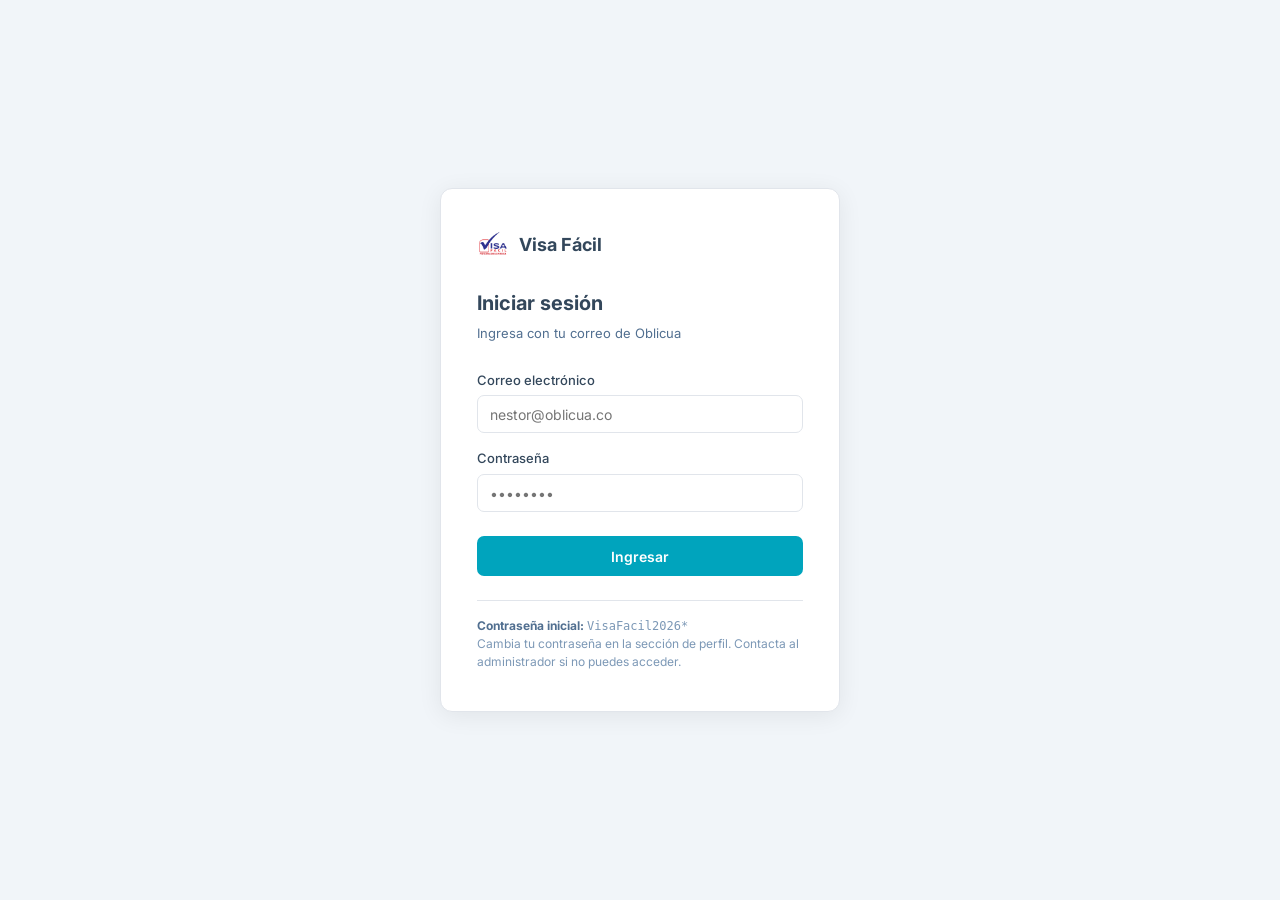
==== caja.html @ e3341ffd "Ajustes de validación y estilos" ====
<!doctype html>
<html lang="es">
  <head>
    <meta charset="UTF-8" />
    <meta http-equiv="X-UA-Compatible" content="IE=edge" />
    <meta name="viewport" content="width=device-width, initial-scale=1.0" />
    <meta
      name="description"
      content="Módulo de Caja - registro de gastos e ingresos de operación diaria"
    />
    <title>Caja | Todos los movimientos</title>

    <link rel="preconnect" href="https://fonts.googleapis.com" />
    <link rel="preconnect" href="https://fonts.gstatic.com" crossorigin />
    <link
      href="https://fonts.googleapis.com/css2?family=Inter:wght@400;500;600;700&display=swap"
      rel="stylesheet"
    />

    <link rel="stylesheet" href="css/variables.css" />
    <link rel="stylesheet" href="css/reset.css" />
    <link rel="stylesheet" href="css/components.css" />
    <link rel="stylesheet" href="css/layout.css" />
    <link rel="stylesheet" href="css/global-toolbar.css" />
    <link rel="stylesheet" href="css/sidebar.css" />
    <link rel="stylesheet" href="css/main-content.css" />
    <link rel="stylesheet" href="css/popovers.css" />
    <link rel="stylesheet" href="css/caja.css" />
    <link rel="stylesheet" href="css/extras.css" />
  </head>

  <body>
    <!-- ============================================
       BARRA SUPERIOR GLOBAL
       ============================================ -->
    <header class="toolbar" role="banner">
      <a
        href="#"
        class="toolbar__logo toolbar__logo--img"
        aria-label="Visa Fácil — Ir al inicio"
      >
        <img
          src="img/visafacil.png"
          alt="Visa Fácil"
          class="toolbar__logo-img"
        />
      </a>

      <div class="toolbar__spacer" aria-hidden="true"></div>

      <button
        class="toolbar__profile"
        aria-label="Ver perfil de usuario"
        data-popover="popover-usuario"
      >
        <span class="toolbar__avatar" aria-hidden="true">
          <svg viewBox="0 0 32 32" width="20" height="20">
            <circle cx="16" cy="16" r="16" fill="#cbd5e0" />
            <circle cx="16" cy="13" r="5" fill="#fff" />
            <path fill="#fff" d="M6 28a10 10 0 0 1 20 0v2H6v-2Z" />
          </svg>
        </span>
        <span class="toolbar__profile-name">…</span>
        <svg viewBox="0 0 8 8" width="8" height="8" aria-hidden="true">
          <path fill="currentColor" d="M.7 1.7h6.6L4 6 .7 1.7Z" />
        </svg>
      </button>
    </header>

    <!-- ============================================
       SIDEBAR
       ============================================ -->
    <aside
      id="sidebar"
      class="sidebar sidebar--colapsado"
      aria-label="Navegación principal"
    >
      <nav class="sidebar__nav">
        <ul class="sidebar__list" role="menu">
          <li class="sidebar__item" role="menuitem">
            <a href="index.html" class="sidebar__btn" title="Cotizaciones">
              <svg
                viewBox="0 0 32 32"
                width="18"
                height="18"
                aria-hidden="true"
              >
                <path
                  fill="currentColor"
                  d="M7 2h18a4 4 0 0 1 4 4v20a4 4 0 0 1-4 4H7a4 4 0 0 1-4-4V6a4 4 0 0 1 4-4Zm2 22h14v2H9v-2Zm0-4h14v2H9v-2Zm7-15a1 1 0 0 0-1 1v1c-1 .2-2 .8-2 2 0 1.3 1 2 2.3 2.4l.7.2v2c-.5-.1-1-.4-1.4-.7a.7.7 0 0 0-1 .8c.4.8 1.4 1.3 2.4 1.4v1a1 1 0 0 0 2 0v-1c1.2-.3 2-1 2-2.3 0-1.5-1.2-2.2-2.6-2.6l-.4-.1V9.7c.4.1.7.3 1 .6a.7.7 0 0 0 1-.8c-.4-.7-1.2-1.1-2-1.3V7a1 1 0 0 0-1-1Z"
                />
              </svg>
              <span class="sidebar__label">Cotizaciones</span>
            </a>
          </li>
          <li class="sidebar__item sidebar__item--activo" role="menuitem">
            <a
              href="caja.html"
              class="sidebar__btn"
              title="Caja"
              aria-current="page"
            >
              <svg
                viewBox="0 0 32 32"
                width="18"
                height="18"
                aria-hidden="true"
              >
                <path
                  fill="currentColor"
                  d="M3 7h26v18H3V7Zm2 2v14h22V9H5Zm11 2a4 4 0 1 1 0 8 4 4 0 0 1 0-8Zm0 2a2 2 0 1 0 0 4 2 2 0 0 0 0-4ZM7 11h2v2H7v-2Zm0 8h2v2H7v-2Zm16-8h2v2h-2v-2Zm0 8h2v2h-2v-2Z"
                />
              </svg>
              <span class="sidebar__label">Caja</span>
            </a>
          </li>
          <li class="sidebar__item" role="menuitem">
            <a href="comisiones.html" class="sidebar__btn" title="Comisiones">
              <svg viewBox="0 0 32 32" width="18" height="18" aria-hidden="true">
                <path fill="currentColor" d="M16 2a14 14 0 1 0 0 28A14 14 0 0 0 16 2Zm0 2a12 12 0 1 1 0 24A12 12 0 0 1 16 4ZM11 9l12 14-1.5 1.3L9.5 10.3 11 9Zm.5 1a2.5 2.5 0 1 1 0 5 2.5 2.5 0 0 1 0-5Zm9 8a2.5 2.5 0 1 1 0 5 2.5 2.5 0 0 1 0-5Z" />
              </svg>
              <span class="sidebar__label">Comisiones</span>
            </a>
          </li>
        </ul>
      </nav>
      <button
        id="btn-toggle-sidebar"
        class="sidebar__toggle"
        aria-label="Expandir o colapsar"
      >
        <svg viewBox="0 0 24 24" width="14" height="14">
          <path
            fill="none"
            stroke="currentColor"
            stroke-width="1.5"
            d="M3 3h18v18H3V3Zm6 4 4 5-4 5"
          />
        </svg>
      </button>
    </aside>

    <!-- ============================================
       CONTENIDO PRINCIPAL
       ============================================ -->
    <main id="contenido-principal" class="contenido" role="main">
      <!-- Dashboard de tarjetas resumen (ahora debajo de la tabla) -->
      <section class="dashboard-caja" aria-label="Resumen de caja">
        <div class="tarjeta-resumen" data-card="gastos-mes">
          <div class="tarjeta-resumen__cabecera">
            <div class="tarjeta-resumen__titulo">Gastos del mes</div>
            <div class="tarjeta-resumen__icono tarjeta-resumen__icono--rojo">
              <svg viewBox="0 0 24 24" width="16" height="16">
                <path fill="currentColor" d="M19 13H5v-2h14v2Z" />
              </svg>
            </div>
          </div>
          <div
            class="tarjeta-resumen__valor tarjeta-resumen__valor--negativo"
            id="card-gastos"
          >
            COP 0
          </div>
          <div class="tarjeta-resumen__detalle">
            <span><span id="card-gastos-count">0</span> movimientos</span>
            <span class="tarjeta-resumen__cambio" id="card-gastos-cambio"
              >↓ 0% vs mes ant.</span
            >
          </div>
        </div>

        <div class="tarjeta-resumen" data-card="ingresos-mes">
          <div class="tarjeta-resumen__cabecera">
            <div class="tarjeta-resumen__titulo">Ingresos del mes</div>
            <div class="tarjeta-resumen__icono tarjeta-resumen__icono--verde">
              <svg viewBox="0 0 24 24" width="16" height="16">
                <path
                  fill="currentColor"
                  d="M13 5v6h6v2h-6v6h-2v-6H5v-2h6V5h2Z"
                />
              </svg>
            </div>
          </div>
          <div
            class="tarjeta-resumen__valor tarjeta-resumen__valor--positivo"
            id="card-ingresos"
          >
            COP 0
          </div>
          <div class="tarjeta-resumen__detalle">
            <span><span id="card-ingresos-count">0</span> movimientos</span>
            <span class="tarjeta-resumen__cambio" id="card-ingresos-cambio"
              >↑ 0% vs mes ant.</span
            >
          </div>
        </div>

        <div class="tarjeta-resumen" data-card="balance">
          <div class="tarjeta-resumen__cabecera">
            <div class="tarjeta-resumen__titulo">Balance</div>
            <div class="tarjeta-resumen__icono tarjeta-resumen__icono--azul">
              <svg viewBox="0 0 24 24" width="16" height="16">
                <path fill="currentColor" d="M3 4h18v6H3V4Zm0 10h18v6H3v-6Z" />
              </svg>
            </div>
          </div>
          <div class="tarjeta-resumen__valor" id="card-balance">COP 0</div>
          <div class="tarjeta-resumen__detalle">
            <span>Ingresos − Gastos</span>
            <span class="tarjeta-resumen__cambio" id="card-balance-cambio"
              >+0%</span
            >
          </div>
        </div>

        <div class="tarjeta-resumen" data-card="pendientes">
          <div class="tarjeta-resumen__cabecera">
            <div class="tarjeta-resumen__titulo">Gastos pendientes</div>
            <div class="tarjeta-resumen__icono tarjeta-resumen__icono--naranja">
              <svg viewBox="0 0 24 24" width="16" height="16">
                <path
                  fill="currentColor"
                  d="M12 2a10 10 0 1 0 0 20 10 10 0 0 0 0-20Zm1 11h-2V6h2v7Zm0 4h-2v-2h2v2Z"
                />
              </svg>
            </div>
          </div>
          <div class="tarjeta-resumen__valor" id="card-pendientes">COP 0</div>
          <div class="tarjeta-resumen__detalle">
            <span><span id="card-pendientes-count">0</span> sin validar</span>
            <span class="tarjeta-resumen__cambio" id="card-pendientes-cambio"
              >Requiere atención</span
            >
          </div>
        </div>
      </section>

      <!-- Cabecera con selector Caja + tabs + acciones -->
      <section class="cabecera">
        <div class="cabecera__selector">
          <button
            class="selector-objeto"
            id="btn-selector-objeto"
            data-popover="popover-objetos"
            aria-haspopup="true"
            aria-expanded="false"
          >
            <svg viewBox="0 0 32 32" width="12" height="12">
              <path
                fill="currentColor"
                d="M3 7h26v18H3V7Zm2 2v14h22V9H5Zm11 1a4 4 0 1 1 0 8 4 4 0 0 1 0-8Zm-9 0h3v3H7v-3Zm18 0h3v3h-3v-3Z"
              />
            </svg>
            <span>Caja</span>
            <svg viewBox="0 0 8 8" width="8" height="8">
              <path fill="currentColor" d="M.7 1.7h6.6L4 6 .7 1.7Z" />
            </svg>
          </button>
        </div>

        <div class="cabecera__sep" aria-hidden="true"></div>

        <!-- Tabs de vistas guardadas con flechas de scroll -->
        <div class="tabs-wrapper">
          <button
            class="tabs__scroll"
            id="btn-tab-scroll-left"
            type="button"
            aria-label="Desplazar tabs a la izquierda"
            hidden
          >
            <svg viewBox="0 0 24 24" width="14" height="14" aria-hidden="true">
              <path fill="currentColor" d="M15 5l2 2-5 5 5 5-2 2-7-7 7-7Z" />
            </svg>
          </button>
          <div class="tabs" id="tabs-vistas" role="tablist"></div>
          <button
            class="tabs__scroll"
            id="btn-tab-scroll-right"
            type="button"
            aria-label="Desplazar tabs a la derecha"
            hidden
          >
            <svg viewBox="0 0 24 24" width="14" height="14" aria-hidden="true">
              <path fill="currentColor" d="M9 5l-2 2 5 5-5 5 2 2 7-7-7-7Z" />
            </svg>
          </button>
        </div>

        <div class="cabecera__sep" aria-hidden="true"></div>

        <button
          class="tab__agregar"
          id="btn-add-tab"
          data-popover="popover-tab-add"
        >
          <svg viewBox="0 0 12 12" width="12" height="12">
            <path fill="currentColor" d="M5 5V0h2v5h5v2H7v5H5V7H0V5h5Z" />
          </svg>
        </button>

        <div class="cabecera__acciones">
          <button
            class="btn btn--icon btn--bordered"
            id="btn-cabecera-menu"
            data-popover="popover-cabecera-menu"
          >
            <svg viewBox="0 0 32 32" width="14" height="14">
              <circle cx="16" cy="6" r="3" fill="currentColor" />
              <circle cx="16" cy="16" r="3" fill="currentColor" />
              <circle cx="16" cy="26" r="3" fill="currentColor" />
            </svg>
          </button>
          <button id="btn-registrar-ingreso" class="btn btn--ghost">
            <svg viewBox="0 0 12 12" width="10" height="10">
              <path
                fill="currentColor"
                d="M5 5V0h2v5h5v2H7v5H5V7H0V5h5Z"
              ></path>
            </svg>
            Registrar ingreso
          </button>
          <button id="btn-registrar-gasto" class="btn btn--primario">
            <svg viewBox="0 0 12 12" width="10" height="10">
              <path fill="currentColor" d="M5 5V0h2v5h5v2H7v5H5V7H0V5h5Z" />
            </svg>
            Registrar gasto
          </button>
        </div>
      </section>

      <!-- Fila flex: tabla + panel lateral lado a lado -->
      <div class="contenido__body">
        <!-- Bloque unificado: toolbar + filtros + tabla + paginación dentro de un solo contenedor con borde -->
        <div class="bloque-tabla">
          <!-- Toolbar de tabla -->
          <section class="toolbar-tabla">
            <div class="toolbar-tabla__grupo">
              <div class="campo-busqueda">
                <svg
                  viewBox="0 0 24 24"
                  width="14"
                  height="14"
                  class="campo-busqueda__icono"
                >
                  <path
                    fill="currentColor"
                    d="M10 2a8 8 0 1 0 5 14.3l5.3 5.3 1.4-1.4-5.3-5.3A8 8 0 0 0 10 2Zm0 2a6 6 0 1 1 0 12 6 6 0 0 1 0-12Z"
                  />
                </svg>
                <input
                  type="search"
                  id="input-buscar-tabla"
                  class="campo-busqueda__input"
                  placeholder="Buscar por concepto, asesor o referencia"
                />
              </div>
              <div class="toolbar-tabla__sep"></div>
              <button
                class="btn btn--ghost"
                id="btn-vista-tabla"
                data-popover="popover-vista-tabla"
                aria-haspopup="true"
                aria-expanded="false"
              >
                <svg viewBox="0 0 32 32" width="14" height="14">
                  <path
                    fill="currentColor"
                    d="M4 4h24v6H4V4Zm0 9h24v6H4v-6Zm0 9h24v6H4v-6Z"
                  />
                </svg>
                <span id="lbl-vista-tabla">Vista de tabla</span>
                <svg viewBox="0 0 8 8" width="8" height="8">
                  <path fill="currentColor" d="M.7 1.7h6.6L4 6 .7 1.7Z" />
                </svg>
              </button>
              <button class="btn btn--icon" id="btn-config-tabla">
                <svg viewBox="0 0 32 32" width="14" height="14">
                  <path
                    fill="currentColor"
                    d="M27.9 13.4h-2.5c-.2-.8-.5-1.5-.8-2.1l1.8-1.8a2.1 2.1 0 0 0 0-3l-.7-.8a2.2 2.2 0 0 0-3 0l-1.8 1.8c-.6-.3-1.3-.6-2-.8V4.1a2.1 2.1 0 0 0-2.2-2.1h-1a2.1 2.1 0 0 0-2.2 2.1v2.6c-.7.2-1.4.4-2 .8L9.7 5.7a2.2 2.2 0 0 0-3 0l-.7.7a2.1 2.1 0 0 0 0 3l1.8 1.8c-.3.6-.6 1.3-.8 2H4.5a2.1 2.1 0 0 0-2.1 2.2v1c0 1.2.9 2.2 2.1 2.2H7c.2.7.5 1.4.8 2L6 20.4a2.1 2.1 0 0 0 0 3l.7.8a2.2 2.2 0 0 0 3 0l1.8-1.8c.6.3 1.3.6 2 .8v2.6c0 1.2.9 2.2 2.1 2.2h1c1.2 0 2.1-1 2.1-2.2v-2.5c.8-.2 1.5-.5 2.1-.8l1.8 1.8a2.2 2.2 0 0 0 3 0l.7-.8a2.1 2.1 0 0 0 0-3l-1.8-1.8c.3-.6.6-1.3.8-2h2.5c1.2 0 2.1-1 2.1-2.1v-1c0-1.2-.9-2.1-2.1-2.1ZM16 20.2a4.2 4.2 0 1 1 0-8.4 4.2 4.2 0 0 1 0 8.4Z"
                  />
                </svg>
              </button>
              <button class="btn btn--ghost" id="btn-editar-columnas">
                Editar columnas
              </button>
              <div class="toolbar-tabla__sep"></div>
              <button
                class="btn btn--ghost btn--activo"
                id="btn-toggle-filtros"
                aria-pressed="true"
              >
                <svg viewBox="0 0 32 32" width="14" height="14">
                  <path
                    fill="currentColor"
                    d="M2 5h28v2H2V5Zm3 7h22v2H5v-2Zm3 7h16v2H8v-2Zm4 7h8v2h-8v-2Z"
                  />
                </svg>
                Filtros
              </button>
              <button
                class="btn btn--ghost"
                id="btn-ordenar"
                data-popover="popover-ordenar"
              >
                <svg viewBox="0 0 32 32" width="14" height="14">
                  <path
                    fill="currentColor"
                    d="M12 24H10V4H8v20H6l3 3 3-3Zm6-17v2h10V7H18Zm0 6v2h8v-2h-8Zm0 6v2h6v-2h-6Z"
                  />
                </svg>
                Ordenar
              </button>
              <div class="toolbar-tabla__sep"></div>
              <button
                class="btn btn--ghost"
                id="btn-exportar-toolbar"
                data-popover="popover-export-opciones"
              >
                Exportar
              </button>
            </div>

            <div class="toolbar-tabla__grupo toolbar-tabla__grupo--final">
              <div class="toolbar-tabla__sep"></div>
              <button
                class="btn btn--icon"
                id="btn-duplicar-vista"
                aria-label="Duplicar vista"
              >
                <svg viewBox="0 0 32 32" width="14" height="14">
                  <path
                    fill="currentColor"
                    d="M8 2h12a3 3 0 0 1 3 3v1H10a3 3 0 0 0-3 3v15H6a3 3 0 0 1-3-3V5a3 3 0 0 1 3-3h2Zm6 6h12a3 3 0 0 1 3 3v15a3 3 0 0 1-3 3H14a3 3 0 0 1-3-3V11a3 3 0 0 1 3-3Z"
                  />
                </svg>
              </button>
              <button
                class="btn btn--ghost"
                id="btn-guardar-vista"
                data-popover="popover-guardar-readonly"
              >
                Guardar
              </button>
            </div>
          </section>

          <!-- Filtros rápidos -->
          <section class="filtros-rapidos" id="filtros-rapidos">
            <button
              class="filtro-pill"
              data-popover="popover-filtro-tipo"
              data-filtro="tipo"
            >
              Tipo
              <svg viewBox="0 0 8 8" width="8" height="8">
                <path fill="currentColor" d="M.7 1.7h6.6L4 6 .7 1.7Z" />
              </svg>
            </button>
            <button
              class="filtro-pill"
              data-popover="popover-filtro-categoria"
              data-filtro="categoria"
            >
              Categoría
              <svg viewBox="0 0 8 8" width="8" height="8">
                <path fill="currentColor" d="M.7 1.7h6.6L4 6 .7 1.7Z" />
              </svg>
            </button>
            <button
              class="filtro-pill"
              data-popover="popover-filtro-fecha"
              data-filtro="fecha"
            >
              Fecha
              <svg viewBox="0 0 8 8" width="8" height="8">
                <path fill="currentColor" d="M.7 1.7h6.6L4 6 .7 1.7Z" />
              </svg>
            </button>
            <button
              class="filtro-pill"
              data-popover="popover-filtro-asesor"
              data-filtro="asesor"
            >
              Responsable
              <svg viewBox="0 0 8 8" width="8" height="8">
                <path fill="currentColor" d="M.7 1.7h6.6L4 6 .7 1.7Z" />
              </svg>
            </button>
            <button
              class="filtro-pill"
              data-popover="popover-filtro-estado"
              data-filtro="estado"
            >
              Estado
              <svg viewBox="0 0 8 8" width="8" height="8">
                <path fill="currentColor" d="M.7 1.7h6.6L4 6 .7 1.7Z" />
              </svg>
            </button>
            <!-- Pills opcionales (ocultas hasta que se agregan con el botón +) -->
            <button
              class="filtro-pill"
              data-popover="popover-filtro-metodo"
              data-filtro="metodoPago"
              style="display: none"
            >
              Método de pago
              <svg viewBox="0 0 8 8" width="8" height="8">
                <path fill="currentColor" d="M.7 1.7h6.6L4 6 .7 1.7Z" />
              </svg>
            </button>
            <button
              class="filtro-pill"
              data-popover="popover-filtro-pdv"
              data-filtro="puntoVenta"
              style="display: none"
            >
              Punto de Venta
              <svg viewBox="0 0 8 8" width="8" height="8">
                <path fill="currentColor" d="M.7 1.7h6.6L4 6 .7 1.7Z" />
              </svg>
            </button>
            <div class="toolbar-tabla__sep"></div>
            <button
              class="filtro-icon"
              id="btn-add-filtro"
              data-popover="popover-filtro-add"
            >
              <svg viewBox="0 0 12 12" width="12" height="12">
                <path fill="currentColor" d="M5 5V0h2v5h5v2H7v5H5V7H0V5h5Z" />
              </svg>
            </button>
            <button class="filtro-icon" id="btn-edit-filtros">
              <svg viewBox="0 0 24 24" width="12" height="12">
                <path
                  fill="currentColor"
                  d="m3 21 1-5 11-11 4 4-11 11-5 1Zm14-14 2-2a2 2 0 0 1 3 3l-2 2-3-3Z"
                />
              </svg>
            </button>
            <button class="filtro-avanzados">
              <svg viewBox="0 0 32 32" width="14" height="14">
                <path
                  fill="currentColor"
                  d="M2 5h28v2H2V5Zm3 7h22v2H5v-2Zm3 7h16v2H8v-2Z"
                /></svg
              >Filtros avanzados
            </button>
          </section>

          <!-- Tabla -->
          <section class="tabla-wrapper">
            <div class="tabla-scroll">
              <table class="tabla-cotizaciones" id="tabla-cotizaciones">
                <thead>
                  <tr>
                    <th
                      data-columna="fecha"
                      data-orden="desc"
                      class="th th--orden"
                    >
                      <span>FECHA</span
                      ><span class="th__icono-orden"
                        ><svg viewBox="0 0 24 24" width="10" height="10">
                          <path
                            fill="none"
                            stroke="currentColor"
                            stroke-width="2"
                            d="M12 4v15M6 14l6 6 6-6"
                          /></svg
                      ></span>
                    </th>
                    <th data-columna="tipo" class="th">TIPO</th>
                    <th data-columna="categoria" class="th">CATEGORÍA</th>
                    <th data-columna="descripcion" class="th">DESCRIPCIÓN</th>
                    <th data-columna="responsable" class="th">RESPONSABLE</th>
                    <th data-columna="valor" class="th th--num">VALOR</th>
                    <th data-columna="estado" class="th">ESTADO</th>
                  </tr>
                </thead>
                <tbody id="tbody-cotizaciones"></tbody>
              </table>
            </div>
          </section>

          <!-- Paginación -->
          <section class="paginacion">
            <button class="pag-btn pag-btn--nav" disabled>
              <svg viewBox="0 0 24 24" width="12" height="12">
                <path
                  fill="currentColor"
                  d="m15 4-8 8 8 8 1.5-1.5L10 12l6.5-6.5L15 4Z"
                />
              </svg>
              Anterior
            </button>
            <div class="pag-numeros" id="pag-numeros">
              <button class="pag-num pag-num--activo">1</button>
              <button class="pag-num">2</button>
              <button class="pag-num">3</button>
            </div>
            <button class="pag-btn pag-btn--nav">
              Siguiente
              <svg viewBox="0 0 24 24" width="12" height="12">
                <path
                  fill="currentColor"
                  d="m9 4 8 8-8 8-1.5-1.5L14 12 7.5 5.5 9 4Z"
                />
              </svg>
            </button>
            <button
              class="pag-tamano"
              id="btn-tamano-pagina"
              data-popover="popover-tamano-pagina"
              aria-haspopup="true"
              aria-expanded="false"
            >
              <span id="lbl-tamano">25 por página</span>
              <svg viewBox="0 0 8 8" width="8" height="8">
                <path fill="currentColor" d="M.7 1.7h6.6L4 6 .7 1.7Z"></path>
              </svg>
            </button>
            <div
              class="popover"
              id="popover-tamano-pagina"
              hidden
              style="width: 180px"
            >
              <div class="popover__lista">
                <button class="popover__item" data-page-size="25">
                  25 por página
                </button>
                <button class="popover__item" data-page-size="50">
                  50 por página
                </button>
                <button class="popover__item" data-page-size="100">
                  100 por página
                </button>
              </div>
            </div>
          </section>
        </div>
        <!-- /.bloque-tabla -->
        <!-- Panel lateral: Detalle de movimiento (hermano flex de .bloque-tabla) -->
        <aside class="panel-detalle" id="panel-detalle-movimiento">
          <div class="panel-detalle__card">
            <!-- Header mínimo: etiqueta + cerrar -->
            <div class="panel-detalle__header">
              <span class="panel-detalle__vp-label">Vista previa</span>
              <button
                class="panel-detalle__cerrar"
                data-cerrar-detalle
                aria-label="Cerrar"
              >
                <svg viewBox="0 0 24 24" width="16" height="16">
                  <path
                    fill="currentColor"
                    d="M3 5l2-2 7 7 7-7 2 2-7 7 7 7-2 2-7-7-7 7-2-2 7-7L3 5Z"
                  />
                </svg>
              </button>
            </div>

            <!-- Cuerpo scrollable -->
            <div class="panel-detalle__body">
              <!-- Bloque highlight: acciones, avatar, título, monto, botones -->
              <div class="panel-detalle__highlight">
                <div class="panel-detalle__highlight-top">
                  <button
                    class="btn btn--link"
                    id="detalle-mov-acciones"
                    data-popover="popover-detalle-mov-acciones"
                  >
                    Acciones
                    <svg viewBox="0 0 8 8" width="8" height="8">
                      <path fill="currentColor" d="M.7 1.7h6.6L4 6 .7 1.7Z" />
                    </svg>
                  </button>
                </div>
                <div class="panel-detalle__avatar" id="detalle-avatar"></div>
                <h3 class="panel-detalle__titulo" id="detalle-titulo">—</h3>
                <div class="panel-detalle__subtitulo" id="detalle-subtitulo">
                  —
                </div>
                <div class="panel-detalle__monto" id="detalle-monto">COP 0</div>
                <div
                  class="panel-detalle__acciones panel-detalle__acciones--cot"
                >
                  <button
                    class="panel-detalle__accion-circ"
                    data-accion-caja="editar"
                    title="Editar"
                  >
                    <span class="panel-detalle__accion-icono">
                      <svg viewBox="0 0 24 24" width="14" height="14">
                        <path
                          fill="currentColor"
                          d="m3 21 1-5 11-11 4 4-11 11-5 1Zm14-14 2-2a2 2 0 0 1 3 3l-2 2-3-3Z"
                        />
                      </svg>
                    </span>
                    <span>Editar</span>
                  </button>
                  <button
                    class="panel-detalle__accion-circ"
                    data-accion-caja="duplicar"
                    title="Duplicar"
                  >
                    <span class="panel-detalle__accion-icono">
                      <svg viewBox="0 0 32 32" width="14" height="14">
                        <path
                          fill="currentColor"
                          d="M8 2h12a3 3 0 0 1 3 3v1H10a3 3 0 0 0-3 3v15H6a3 3 0 0 1-3-3V5a3 3 0 0 1 3-3h2Zm6 6h12a3 3 0 0 1 3 3v15a3 3 0 0 1-3 3H14a3 3 0 0 1-3-3V11a3 3 0 0 1 3-3Z"
                        />
                      </svg>
                    </span>
                    <span>Duplicar</span>
                  </button>
                  <button
                    class="panel-detalle__accion-circ"
                    data-accion-caja="descargar"
                    title="Descargar"
                  >
                    <span class="panel-detalle__accion-icono">
                      <svg viewBox="0 0 24 24" width="14" height="14">
                        <path
                          fill="currentColor"
                          d="M12 3v12m0 0-4-4m4 4 4-4M5 21h14"
                          stroke="currentColor"
                          stroke-width="2"
                          fill="none"
                        />
                      </svg>
                    </span>
                    <span>Descargar</span>
                  </button>
                  <button
                    class="panel-detalle__accion-circ"
                    data-accion-caja="anular"
                    title="Anular"
                    style="color: #dc2626"
                  >
                    <span
                      class="panel-detalle__accion-icono"
                      style="color: #dc2626"
                    >
                      <svg viewBox="0 0 24 24" width="14" height="14">
                        <path fill="currentColor" d="M19 13H5v-2h14v2Z" />
                      </svg>
                    </span>
                    <span>Anular</span>
                  </button>
                  <button
                    class="panel-detalle__accion-circ"
                    data-accion-caja="eliminar"
                    title="Eliminar"
                    style="color: #dc2626"
                  >
                    <span
                      class="panel-detalle__accion-icono"
                      style="color: #dc2626"
                    >
                      <svg viewBox="0 0 24 24" width="14" height="14">
                        <path fill="currentColor" d="M7 21q-.825 0-1.413-.588T5 19V6H4V4h5V3h6v1h5v2h-1v13q0 .825-.587 1.413T17 21H7Zm0-15v13h10V6H7Zm2 11h2V8H9v9Zm4 0h2V8h-2v9Z"/>
                      </svg>
                    </span>
                    <span>Eliminar</span>
                  </button>
                </div>
              </div>

              <!-- Sección: Información general (abierta por defecto) -->
              <div
                class="panel-detalle__seccion panel-detalle__seccion--colapsable"
                data-colapsable
              >
                <div class="panel-detalle__seccion-titulo" data-toggle-seccion>
                  <span>
                    <svg
                      viewBox="0 0 24 24"
                      width="10"
                      height="10"
                      class="chevron-seccion"
                    >
                      <path fill="currentColor" d="m6 9 6 6 6-6H6Z" />
                    </svg>
                    Información general
                  </span>
                </div>
                <div class="panel-detalle__seccion-cuerpo">
                  <div class="panel-detalle__campo-stacked">
                    <span class="panel-detalle__campo-label">Tipo</span>
                    <span class="panel-detalle__campo-valor" id="detalle-tipo"
                      >—</span
                    >
                  </div>
                  <div class="panel-detalle__campo-stacked">
                    <span class="panel-detalle__campo-label">Fecha</span>
                    <span class="panel-detalle__campo-valor" id="detalle-fecha"
                      >—</span
                    >
                  </div>
                  <div class="panel-detalle__campo-stacked">
                    <span class="panel-detalle__campo-label">Responsable</span>
                    <span
                      class="panel-detalle__campo-valor"
                      id="detalle-responsable"
                      >—</span
                    >
                  </div>
                  <div class="panel-detalle__campo-stacked">
                    <span class="panel-detalle__campo-label"
                      >Método de pago</span
                    >
                    <span class="panel-detalle__campo-valor" id="detalle-metodo"
                      >—</span
                    >
                  </div>
                  <div class="panel-detalle__campo-stacked">
                    <span class="panel-detalle__campo-label">Estado</span>
                    <span class="panel-detalle__campo-valor" id="detalle-estado"
                      >—</span
                    >
                  </div>
                </div>
              </div>

              <!-- Sección: Información administrativa (abierta por defecto) -->
              <div
                class="panel-detalle__seccion panel-detalle__seccion--colapsable"
                data-colapsable
              >
                <div class="panel-detalle__seccion-titulo" data-toggle-seccion>
                  <span>
                    <svg
                      viewBox="0 0 24 24"
                      width="10"
                      height="10"
                      class="chevron-seccion"
                    >
                      <path fill="currentColor" d="m6 9 6 6 6-6H6Z" />
                    </svg>
                    Información administrativa
                  </span>
                </div>
                <div class="panel-detalle__seccion-cuerpo">
                  <div class="panel-detalle__campo-stacked">
                    <span class="panel-detalle__campo-label">Categoría</span>
                    <span
                      class="panel-detalle__campo-valor"
                      id="detalle-categoria"
                      >—</span
                    >
                  </div>
                  <div class="panel-detalle__campo-stacked">
                    <span class="panel-detalle__campo-label"
                      >Cliente / Trámite</span
                    >
                    <span
                      class="panel-detalle__campo-valor"
                      id="detalle-cliente"
                      >—</span
                    >
                  </div>
                  <div class="panel-detalle__campo-stacked">
                    <span class="panel-detalle__campo-label"
                      >Observaciones</span
                    >
                    <div
                      class="panel-detalle__observaciones"
                      id="detalle-observaciones"
                    >
                      —
                    </div>
                  </div>
                  <div class="panel-detalle__campo-stacked">
                    <span class="panel-detalle__campo-label">Adjuntos</span>
                    <div class="panel-detalle__adjunto" id="detalle-adjunto">
                      <div class="panel-detalle__adjunto-icono">
                        <svg viewBox="0 0 24 24" width="14" height="14">
                          <path
                            fill="currentColor"
                            d="M14 2H6a2 2 0 0 0-2 2v16a2 2 0 0 0 2 2h12a2 2 0 0 0 2-2V8l-6-6Z"
                          />
                        </svg>
                      </div>
                      <div>
                        <div style="font-size: 11px">Sin adjuntos</div>
                      </div>
                    </div>
                  </div>
                </div>
              </div>

              <!-- Sección: Actividad (abierta por defecto) -->
              <div
                class="panel-detalle__seccion panel-detalle__seccion--colapsable"
                data-colapsable
              >
                <div class="panel-detalle__seccion-titulo" data-toggle-seccion>
                  <span>
                    <svg
                      viewBox="0 0 24 24"
                      width="10"
                      height="10"
                      class="chevron-seccion"
                    >
                      <path fill="currentColor" d="m6 9 6 6 6-6H6Z" />
                    </svg>
                    Actividad
                  </span>
                </div>
                <div class="panel-detalle__seccion-cuerpo">
                  <div class="panel-detalle__actividad">
                    <div class="panel-detalle__actividad-icono">
                      <svg viewBox="0 0 24 24" width="10" height="10">
                        <path
                          fill="currentColor"
                          d="M12 2a10 10 0 1 0 0 20 10 10 0 0 0 0-20Zm1 11h-2V6h2v7Z"
                        />
                      </svg>
                    </div>
                    <div>
                      <div class="panel-detalle__actividad-texto">
                        <strong id="actividad-creador">—</strong> creó este
                        movimiento
                      </div>
                      <div
                        class="panel-detalle__actividad-fecha"
                        id="actividad-creacion"
                      >
                        —
                      </div>
                    </div>
                  </div>
                  <div class="panel-detalle__actividad">
                    <div class="panel-detalle__actividad-icono">
                      <svg viewBox="0 0 24 24" width="10" height="10">
                        <path
                          fill="currentColor"
                          d="m3 21 1-5 11-11 4 4-11 11-5 1Z"
                        />
                      </svg>
                    </div>
                    <div>
                      <div class="panel-detalle__actividad-texto">
                        Última actualización
                      </div>
                      <div
                        class="panel-detalle__actividad-fecha"
                        id="actividad-actualizacion"
                      >
                        —
                      </div>
                    </div>
                  </div>
                </div>
              </div>
            </div>
            <!-- /.panel-detalle__body -->
          </div>
          <!-- /.panel-detalle__card -->
        </aside>

        <!-- Panel de configuración: hermano flex de .bloque-tabla (misma altura) -->
        <aside
          class="panel-detalle"
          id="panel-config-tabla"
          aria-label="Configuración de la tabla"
        >
          <div class="panel-detalle__card">
            <div class="panel-detalle__header">
              <span class="panel-detalle__vp-label"
                >Configuración de la tabla</span
              >
              <button
                class="panel-detalle__cerrar"
                data-cerrar-panel
                aria-label="Cerrar"
              >
                <svg viewBox="0 0 24 24" width="16" height="16">
                  <path
                    fill="currentColor"
                    d="M3 5l2-2 7 7 7-7 2 2-7 7 7 7-2 2-7-7-7 7-2-2 7-7L3 5Z"
                  />
                </svg>
              </button>
            </div>
            <div class="panel-lateral__body">
              <div class="panel-lateral__seccion">
                <div class="panel-lateral__seccion-titulo">
                  Registros por página
                </div>
                <label class="panel-lateral__radio"
                  ><input type="radio" name="tamano-pag" value="25" checked />
                  25 por página</label
                >
                <label class="panel-lateral__radio"
                  ><input type="radio" name="tamano-pag" value="50" /> 50 por
                  página</label
                >
                <label class="panel-lateral__radio"
                  ><input type="radio" name="tamano-pag" value="100" /> 100 por
                  página</label
                >
              </div>
              <div class="panel-lateral__seccion">
                <div class="panel-lateral__seccion-titulo">
                  Altura de fila ⓘ
                </div>
                <label class="panel-lateral__radio"
                  ><input type="radio" name="altura" value="compacto" />
                  Compacto</label
                >
                <label class="panel-lateral__radio"
                  ><input type="radio" name="altura" value="default" checked />
                  Valor predeterminado</label
                >
                <label class="panel-lateral__radio"
                  ><input type="radio" name="altura" value="comodo" />
                  Cómodo</label
                >
              </div>
              <div class="panel-lateral__seccion">
                <div class="panel-lateral__switch-row">
                  <span>Zebra striping ⓘ</span>
                  <div class="switch" id="switch-zebra"></div>
                </div>
              </div>
            </div>
          </div>
        </aside>
      </div>
      <!-- /.contenido__body -->
    </main>

    <!-- ============================================================
       POPOVERS
       ============================================================ -->

    <!-- Popover: Usuario activo -->
    <div class="popover" id="popover-usuario" hidden style="width:260px">
      <div style="padding:var(--esp-4);border-bottom:1px solid var(--color-borde);">
        <div style="font-weight:var(--font-peso-semibold);font-size:var(--font-tam-md);margin-bottom:2px;" id="user-pop-nombre">—</div>
        <div style="font-size:var(--font-tam-sm);color:var(--color-texto-suave);" id="user-pop-email">—</div>
        <div style="font-size:var(--font-tam-xs);color:var(--color-texto-debil);margin-top:4px;" id="user-pop-rol">—</div>
      </div>
      <div class="popover__lista">
        <button class="popover__item" id="btn-perfil">
          <svg viewBox="0 0 24 24" width="14" height="14" style="margin-right:6px;flex-shrink:0"><path fill="currentColor" d="M12 12a5 5 0 1 0 0-10 5 5 0 0 0 0 10Zm0 2c-5.33 0-8 2.67-8 4v1h16v-1c0-1.33-2.67-4-8-4Z"/></svg>
          Mi perfil
        </button>
        <button class="popover__item" id="btn-ir-hubspot">
          <svg viewBox="0 0 24 24" width="14" height="14" style="margin-right:6px;flex-shrink:0"><path fill="currentColor" d="M14 3v2h4.6l-9.3 9.3 1.4 1.4L20 6.4V11h2V3h-8Zm-1 14H5V7h6V5H5a2 2 0 0 0-2 2v10a2 2 0 0 0 2 2h8a2 2 0 0 0 2-2v-4h-2v4Z"/></svg>
          Ir a HubSpot
        </button>
        <button class="popover__item" id="btn-logout" style="color:#dc2626">
          <svg viewBox="0 0 24 24" width="14" height="14" style="margin-right:6px;flex-shrink:0"><path fill="currentColor" d="M5 3h7v2H5v14h7v2H5a2 2 0 0 1-2-2V5a2 2 0 0 1 2-2Zm11 4 1.4 1.4L14.8 11H21v2h-6.2l2.6 2.6L16 17l-5-5 5-5Z"/></svg>
          Cerrar sesión
        </button>
      </div>
    </div>

    <!-- Selector de objeto (solo Cotizaciones y Caja) -->
    <div class="popover" id="popover-objetos" hidden style="width: 240px">
      <div class="popover__lista">
        <div class="popover__grupo-titulo">Módulos disponibles</div>
        <a href="index.html" class="popover__item" style="text-decoration: none"
          ><span class="tipo-icono"
            ><svg viewBox="0 0 24 24" width="14" height="14">
              <path
                fill="currentColor"
                d="M5 2h14v20H5V2Zm2 5h10V5H7v2Zm0 4h10V9H7v2Zm0 4h7v-2H7v2Z"
              /></svg></span
          >Cotizaciones</a
        >
        <button class="popover__item popover__item--activo">
          <span class="tipo-icono"
            ><svg viewBox="0 0 24 24" width="14" height="14">
              <path
                fill="currentColor"
                d="M3 7h18v12H3V7Zm2 2v8h14V9H5Zm7 1a3 3 0 1 1 0 6 3 3 0 0 1 0-6Zm-5 0h2v2H7v-2Zm10 0h2v2h-2v-2Z"
              /></svg></span
          >Caja
        </button>
        <a href="comisiones.html" class="popover__item" style="text-decoration:none">
          <span class="tipo-icono"><svg viewBox="0 0 24 24" width="14" height="14"><path fill="currentColor" d="M12 2a10 10 0 1 0 0 20A10 10 0 0 0 12 2Zm0 2a8 8 0 1 1 0 16A8 8 0 0 1 12 4ZM8 9l8 10-1.5 1.2L6.5 10.2 8 9Z"/></svg></span>
          Comisiones
        </a>
      </div>
    </div>

    <!-- Popover: tipo de vista (Tabla / Tablero / Lista) -->
    <div class="popover" id="popover-vista-tabla" hidden style="width: 220px">
      <div class="popover__lista">
        <div class="popover__grupo-titulo">Tipo de vista</div>
        <button
          class="popover__item popover__item--seleccionado"
          data-vista-tipo="tabla"
        >
          <span class="tipo-icono"
            ><svg viewBox="0 0 24 24" width="14" height="14">
              <path
                fill="currentColor"
                d="M3 5h18v3H3V5Zm0 5h18v3H3v-3Zm0 5h18v3H3v-3Z"
              /></svg
          ></span>
          Vista de tabla
        </button>
      </div>
    </div>

    <!-- Popover: Guardar (vista de solo lectura) -->
    <div
      class="popover popover--info"
      id="popover-guardar-readonly"
      hidden
      style="width: 280px"
    >
      <div class="popover__cabecera-info">
        <div class="popover__titulo-info">Vista de solo lectura</div>
      </div>
      <div class="popover__nota popover__nota--info">
        Esta vista es de solo lectura y fue creada por HubSpot u otra persona.
        Clona esta vista para guardar los cambios que hayas hecho en los
        filtros, los órdenes o las columnas.
      </div>
    </div>

    <!-- Tab menú -->
    <div class="popover" id="popover-tab-menu" hidden style="width: 240px">
      <div class="popover__lista">
        <button class="popover__item" type="button" data-accion="tab-rename">
          Cambiar nombre
        </button>
        <button class="popover__item" type="button" data-accion="tab-clonar">
          Clonar
        </button>
        <button
          class="popover__item popover__item--deshabilitado"
          type="button"
        >
          Gestionar lo que se comparte
        </button>
        <button class="popover__item" type="button" data-accion="tab-eliminar">
          Eliminar
        </button>
      </div>
    </div>

    <!-- Tab + -->
    <div class="popover" id="popover-tab-add" hidden style="width: 200px">
      <div class="popover__lista">
        <button class="popover__item" data-accion="crear-vista">
          Crear nueva vista
        </button>
        <button class="popover__item" data-accion="agregar-vista">
          Agregar vista (3/50)
        </button>
      </div>
    </div>

    <!-- Cabecera menú -->
    <div class="popover" id="popover-cabecera-menu" hidden style="width: 280px">
      <div class="popover__lista">
        <button class="popover__item" data-accion="cab-informes">
          Ir a informes de caja
          <span class="popover__item-icono-ext"
            ><svg viewBox="0 0 24 24" width="12" height="12">
              <path
                fill="currentColor"
                d="M14 3v2h4.6l-9.3 9.3 1.4 1.4L20 6.4V11h2V3h-8Z"
              /></svg
          ></span>
        </button>
        <button class="popover__item" data-accion="cab-config-comisiones">
          Configurar comisiones
        </button>
        <button class="popover__item" data-accion="cab-reporte-comisiones">
          Reporte de comisiones
        </button>
        <button class="popover__item popover__item--deshabilitado">
          Configurar categorías
        </button>
        <button class="popover__item popover__item--deshabilitado">
          Restaurar movimientos
        </button>
        <button class="popover__item" data-accion="cab-cierre">
          Cierre diario de caja
        </button>
      </div>
    </div>

    <!-- Ordenar -->
    <div class="popover popover-ordenar" id="popover-ordenar" hidden>
      <div class="popover-ordenar__titulo">Ordenar por</div>
      <div class="popover-ordenar__fila">
        <select class="popover-ordenar__select" id="select-orden">
          <option value="fecha">Fecha</option>
          <option value="valor">Valor</option>
          <option value="tipo">Tipo</option>
          <option value="categoria">Categoría</option>
          <option value="responsable">Responsable</option>
        </select>
        <div class="popover-ordenar__dir">
          <button data-dir="desc" class="activo">Z → A</button>
          <button data-dir="asc">A → Z</button>
        </div>
      </div>
    </div>

    <!-- Filtro: Tipo -->
    <div class="popover" id="popover-filtro-tipo" hidden style="width: 220px">
      <div class="popover__lista">
        <label class="check-lista__item"
          ><input type="checkbox" data-filtro-val="ingreso" /> Ingreso</label
        >
        <label class="check-lista__item"
          ><input type="checkbox" data-filtro-val="gasto" /> Gasto</label
        >
      </div>
    </div>

    <!-- Filtro: Categoría -->
    <div
      class="popover"
      id="popover-filtro-categoria"
      hidden
      style="width: 240px"
    >
      <div class="popover__buscar">
        <input
          type="search"
          class="popover__buscar-input"
          placeholder="Buscar categoría"
        />
        <svg
          class="popover__buscar-icono"
          viewBox="0 0 24 24"
          width="14"
          height="14"
        >
          <path
            fill="currentColor"
            d="M10 2a8 8 0 1 0 5 14.3l5.3 5.3 1.4-1.4-5.3-5.3A8 8 0 0 0 10 2Z"
          />
        </svg>
      </div>
      <div class="popover__lista" id="lista-categorias"></div>
    </div>

    <!-- Filtro: Fecha (presets + rango personalizado) -->
    <div
      class="popover popover--fecha"
      id="popover-filtro-fecha"
      hidden
      style="width: 280px"
    >
      <div class="popover__grupo-titulo">Rangos predefinidos</div>
      <div class="popover__lista">
        <button class="popover__item" data-filtro-val="hoy">Hoy</button>
        <button class="popover__item" data-filtro-val="ayer">Ayer</button>
        <button class="popover__item" data-filtro-val="semana">
          Últimos 7 días
        </button>
        <button class="popover__item" data-filtro-val="mes">Este mes</button>
        <button class="popover__item" data-filtro-val="mes_pasado">
          Mes pasado
        </button>
        <button class="popover__item" data-filtro-val="trimestre">
          Último trimestre
        </button>
        <button class="popover__item" data-filtro-val="anio">Este año</button>
      </div>
      <div class="popover__seccion-fecha">
        <div class="popover__grupo-titulo">Rango personalizado</div>
        <div class="popover__rango-fila">
          <input
            type="date"
            id="filtro-fecha-desde"
            class="form-input form-input--sm"
            aria-label="Desde"
          />
          <span class="popover__rango-sep">→</span>
          <input
            type="date"
            id="filtro-fecha-hasta"
            class="form-input form-input--sm"
            aria-label="Hasta"
          />
        </div>
        <div class="popover__rango-acciones">
          <button class="btn btn--ghost btn--sm" data-fecha-accion="limpiar">
            Limpiar
          </button>
          <button class="btn btn--naranja btn--sm" data-fecha-accion="aplicar">
            Aplicar
          </button>
        </div>
      </div>
    </div>

    <!-- Filtro: Asesor / Responsable -->
    <div class="popover" id="popover-filtro-asesor" hidden style="width: 260px">
      <div class="popover__buscar">
        <input
          type="search"
          class="popover__buscar-input"
          placeholder="Buscar responsable"
        />
        <svg
          class="popover__buscar-icono"
          viewBox="0 0 24 24"
          width="14"
          height="14"
        >
          <path
            fill="currentColor"
            d="M10 2a8 8 0 1 0 5 14.3l5.3 5.3 1.4-1.4-5.3-5.3A8 8 0 0 0 10 2Z"
          />
        </svg>
      </div>
      <div class="popover__lista" id="lista-asesores"></div>
    </div>

    <!-- Filtro: Estado -->
    <div class="popover" id="popover-filtro-estado" hidden style="width: 220px">
      <div class="popover__lista">
        <label class="check-lista__item"
          ><input type="checkbox" data-filtro-val="pagado" /> Pagado</label
        >
        <label class="check-lista__item"
          ><input type="checkbox" data-filtro-val="anulado" /> Anulado</label
        >
      </div>
    </div>

    <!-- + agregar filtro -->
    <div class="popover" id="popover-filtro-add" hidden style="width: 280px">
      <div class="popover__buscar">
        <input
          type="search"
          class="popover__buscar-input"
          id="filtro-add-buscar"
          placeholder="Buscar"
          autocomplete="off"
        />
        <svg
          class="popover__buscar-icono"
          viewBox="0 0 24 24"
          width="14"
          height="14"
        >
          <path
            fill="currentColor"
            d="M10 2a8 8 0 1 0 5 14.3l5.3 5.3 1.4-1.4-5.3-5.3A8 8 0 0 0 10 2Zm0 2a6 6 0 1 1 0 12 6 6 0 0 1 0-12Z"
          />
        </svg>
      </div>
      <div class="popover__lista" id="filtro-add-lista">
        <div class="popover__grupo-titulo">Filtros de movimientos</div>
        <button class="popover__item" data-pill-id="metodoPago">
          <span class="tipo-icono">💳</span>Método de pago
        </button>
        <button class="popover__item" data-pill-id="puntoVenta">
          <span class="tipo-icono">📍</span>Punto de Venta
        </button>
      </div>
    </div>

    <!-- Filtro: Método de pago (opcional) -->
    <div class="popover" id="popover-filtro-metodo" hidden style="width: 220px">
      <div class="popover__lista">
        <label class="check-lista__item"
          ><input type="checkbox" data-filtro-val="efectivo" /> Efectivo</label
        >
        <label class="check-lista__item"
          ><input type="checkbox" data-filtro-val="transferencia" />
          Transferencia</label
        >
        <label class="check-lista__item"
          ><input type="checkbox" data-filtro-val="tarjeta" /> Tarjeta</label
        >
        <label class="check-lista__item"
          ><input type="checkbox" data-filtro-val="cheque" /> Cheque</label
        >
      </div>
    </div>

    <!-- Filtro: Punto de Venta (opcional) -->
    <div class="popover" id="popover-filtro-pdv" hidden style="width: 260px">
      <div class="popover__buscar">
        <input
          type="search"
          class="popover__buscar-input"
          id="filtro-pdv-buscar"
          placeholder="Buscar punto de venta"
          autocomplete="off"
        />
        <svg class="popover__buscar-icono" viewBox="0 0 24 24" width="14" height="14">
          <path fill="currentColor" d="M10 2a8 8 0 1 0 5 14.3l5.3 5.3 1.4-1.4-5.3-5.3A8 8 0 0 0 10 2Zm0 2a6 6 0 1 1 0 12 6 6 0 0 1 0-12Z"/>
        </svg>
      </div>
      <div class="popover__lista" id="lista-puntos-venta"></div>
    </div>

    <!-- Opciones de exportación -->
    <div
      class="popover"
      id="popover-export-opciones"
      hidden
      style="width: 320px"
    >
      <div class="popover__grupo-titulo">Exportar a Excel (CSV)</div>
      <div class="popover__nota">
        Se generará un archivo .csv compatible con Excel. Las columnas siguen el
        orden visible en la tabla.
      </div>
      <div class="popover__lista">
        <button
          class="popover__item popover__item--rico"
          data-export-alcance="visibles"
        >
          <div class="popover__item-icono">
            <svg viewBox="0 0 24 24" width="14" height="14">
              <path
                fill="currentColor"
                d="M3 5h18v2H3V5Zm0 6h18v2H3v-2Zm0 6h12v2H3v-2Z"
              />
            </svg>
          </div>
          <div class="popover__item-cuerpo">
            <div class="popover__item-titulo">
              Movimientos visibles (con filtros)
            </div>
            <div class="popover__item-sub" id="export-cnt-visibles">
              — filas
            </div>
          </div>
        </button>
        <button
          class="popover__item popover__item--rico"
          data-export-alcance="todos"
        >
          <div class="popover__item-icono">
            <svg viewBox="0 0 24 24" width="14" height="14">
              <path
                fill="currentColor"
                d="M4 4h16v4H4V4Zm0 6h16v4H4v-4Zm0 6h16v4H4v-4Z"
              />
            </svg>
          </div>
          <div class="popover__item-cuerpo">
            <div class="popover__item-titulo">Todos los movimientos</div>
            <div class="popover__item-sub" id="export-cnt-todos">— filas</div>
          </div>
        </button>
      </div>
    </div>

    <!-- ============================================================
       MODALES
       ============================================================ -->

    <!-- Modal: Registrar gasto -->
    <div class="modal-overlay" id="modal-registrar-gasto" hidden>
      <div class="modal">
        <div class="modal__header">
          <div class="modal__titulo">Registrar gasto</div>
          <button class="modal__cerrar" data-cerrar-modal>
            <svg viewBox="0 0 24 24" width="16" height="16">
              <path
                fill="currentColor"
                d="M3 5l2-2 7 7 7-7 2 2-7 7 7 7-2 2-7-7-7 7-2-2 7-7L3 5Z"
              />
            </svg>
          </button>
        </div>
        <div class="modal__body">
          <form id="form-gasto">
            <input type="hidden" id="form-tipo-mov" value="gasto" />
            <div class="form-grupo form-grupo--fila">
              <div>
                <label class="form-label form-label--req" for="g-categoria"
                  >Categoría</label
                >
                <select id="g-categoria" class="form-select">
                  <option value="otros">Cargando…</option>
                </select>
              </div>
              <div>
                <label class="form-label form-label--req" for="g-valor"
                  >Valor</label
                >
                <input
                  type="number"
                  id="g-valor"
                  class="form-input"
                  placeholder="0"
                  min="0"
                  step="100"
                />
              </div>
            </div>
            <!-- Campo visible solo cuando tipo=gasto y categoría="Comisiones" -->
            <div class="form-grupo" id="g-producto-comision-wrap" hidden>
              <label
                class="form-label"
                for="g-producto-comision"
                >Producto vendido <span style="color:var(--color-texto-suave);font-weight:400;">(opcional)</span></label
              >
              <input
                type="text"
                id="g-producto-comision"
                class="form-input"
                placeholder="Busca el producto para calcular comisión…"
                data-autocomplete-prod
                autocomplete="off"
              />
              <span class="form-help"
                >Al seleccionar un producto, el valor de la comisión se calcula automáticamente según la configuración. Puedes dejarlo vacío e ingresar el valor manualmente.</span
              >
            </div>

            <div class="form-grupo form-grupo--fila">
              <div>
                <label class="form-label" for="g-moneda">Moneda</label>
                <select id="g-moneda" class="form-select">
                  <option value="COP">COP</option>
                  <option value="USD">USD</option>
                </select>
              </div>
              <div>
                <label class="form-label form-label--req" for="g-fecha"
                  >Fecha</label
                >
                <input type="date" id="g-fecha" class="form-input" />
              </div>
            </div>
            <div class="form-grupo form-grupo--fila">
              <div>
                <label class="form-label" for="g-responsable"
                  >Responsable</label
                >
                <select id="g-responsable" class="form-select">
                  <option value="">Cargando…</option>
                </select>
              </div>
              <div>
                <label class="form-label" for="g-metodo">Método de pago</label>
                <select id="g-metodo" class="form-select">
                  <option value="efectivo">Efectivo</option>
                  <option value="transferencia">Transferencia</option>
                  <option value="tarjeta">Tarjeta</option>
                  <option value="cheque">Cheque</option>
                </select>
              </div>
            </div>
            <div class="form-grupo">
              <label class="form-label form-label--req" for="g-descripcion"
                >Descripción</label
              >
              <input
                type="text"
                id="g-descripcion"
                class="form-input"
                placeholder="Ej: Jugo para reunión con cliente Acme"
              />
            </div>
            <div class="form-grupo form-grupo--fila">
              <div>
                <label class="form-label" for="g-estado">Estado</label>
                <select id="g-estado" class="form-select">
                  <option value="pagado">Pagado</option>
                  <option value="pendiente">Pendiente</option>
                  <option value="anulado">Anulado</option>
                </select>
              </div>
              <div>
                <label class="form-label" for="g-cliente"
                  >Cliente / Trámite (opcional)</label
                >
                <div id="caja-contacto-gasto-wrap" style="position:relative;">
                  <input
                    type="text"
                    id="g-cliente"
                    class="form-input"
                    placeholder="Busca un contacto…"
                    autocomplete="off"
                    aria-autocomplete="list"
                    aria-expanded="false"
                  />
                  <ul id="caja-gasto-contacto-sugerencias" class="contacto-sugerencias" hidden role="listbox"></ul>
                </div>
              </div>
            </div>
            <div class="form-grupo">
              <label class="form-label" for="g-punto-venta">Punto de Venta</label>
              <select id="g-punto-venta" class="form-select">
                <option value="">— Sin especificar —</option>
              </select>
            </div>
            <div class="form-grupo">
              <label class="form-label" for="g-soporte">Adjuntar soporte</label>
              <input
                type="file"
                id="g-soporte"
                class="form-input"
                style="padding: 6px"
              />
              <span class="form-help"
                >Sube factura, recibo o comprobante (PDF, JPG, PNG)</span
              >
            </div>
            <div class="form-grupo">
              <label class="form-label" for="g-observaciones"
                >Observaciones</label
              >
              <textarea
                id="g-observaciones"
                class="form-textarea"
                placeholder="Notas adicionales del movimiento..."
              ></textarea>
            </div>
          </form>
        </div>
        <div class="modal__footer">
          <button class="btn btn--naranja" id="guardar-movimiento">
            Guardar
          </button>
          <button class="btn btn--ghost" data-cerrar-modal>Cancelar</button>
        </div>
      </div>
    </div>

    <!-- Modal: Editar movimiento -->
    <div class="modal-overlay" id="modal-editar-movimiento" hidden>
      <div class="modal">
        <div class="modal__header">
          <div class="modal__titulo" id="editar-mov-titulo">
            Editar movimiento
          </div>
          <button class="modal__cerrar" data-cerrar-modal>
            <svg viewBox="0 0 24 24" width="16" height="16">
              <path
                fill="currentColor"
                d="M3 5l2-2 7 7 7-7 2 2-7 7 7 7-2 2-7-7-7 7-2-2 7-7L3 5Z"
              />
            </svg>
          </button>
        </div>
        <div class="modal__body">
          <form id="form-editar-movimiento">
            <input type="hidden" id="editar-mov-id" />
            <input type="hidden" id="editar-mov-tipo" />
            <div class="form-grupo form-grupo--fila">
              <div>
                <label class="form-label form-label--req" for="editar-categoria"
                  >Categoría</label
                >
                <select id="editar-categoria" class="form-select">
                  <option value="otros">Cargando…</option>
                </select>
              </div>
              <div>
                <label class="form-label form-label--req" for="editar-valor"
                  >Valor</label
                >
                <input
                  type="number"
                  id="editar-valor"
                  class="form-input"
                  placeholder="0"
                  min="0"
                  step="100"
                />
              </div>
            </div>
            <div class="form-grupo form-grupo--fila">
              <div>
                <label class="form-label" for="editar-moneda">Moneda</label>
                <select id="editar-moneda" class="form-select">
                  <option value="COP">COP</option>
                  <option value="USD">USD</option>
                </select>
              </div>
              <div>
                <label class="form-label form-label--req" for="editar-fecha"
                  >Fecha</label
                >
                <input type="date" id="editar-fecha" class="form-input" />
              </div>
            </div>
            <div class="form-grupo form-grupo--fila">
              <div>
                <label class="form-label" for="editar-responsable"
                  >Responsable</label
                >
                <select id="editar-responsable" class="form-select">
                  <option value="">Cargando…</option>
                </select>
              </div>
              <div>
                <label class="form-label" for="editar-metodo"
                  >Método de pago</label
                >
                <select id="editar-metodo" class="form-select">
                  <option value="efectivo">Efectivo</option>
                  <option value="transferencia">Transferencia</option>
                  <option value="tarjeta">Tarjeta</option>
                  <option value="cheque">Cheque</option>
                </select>
              </div>
            </div>
            <div class="form-grupo">
              <label class="form-label form-label--req" for="editar-descripcion"
                >Descripción</label
              >
              <input
                type="text"
                id="editar-descripcion"
                class="form-input"
                placeholder="Descripción del movimiento"
              />
            </div>
            <div class="form-grupo form-grupo--fila">
              <div>
                <label class="form-label" for="editar-estado">Estado</label>
                <select id="editar-estado" class="form-select">
                  <option value="pagado">Pagado</option>
                  <option value="pendiente">Pendiente</option>
                  <option value="anulado">Anulado</option>
                </select>
              </div>
              <div>
                <label class="form-label" for="editar-cliente"
                  >Cliente / Trámite</label
                >
                <div id="caja-contacto-editar-wrap" style="position:relative;">
                  <input
                    type="text"
                    id="editar-cliente"
                    class="form-input"
                    placeholder="Busca un contacto…"
                    autocomplete="off"
                    aria-autocomplete="list"
                    aria-expanded="false"
                  />
                  <ul id="caja-editar-contacto-sugerencias" class="contacto-sugerencias" hidden role="listbox"></ul>
                </div>
              </div>
            </div>
            <div class="form-grupo">
              <label class="form-label" for="editar-punto-venta">Punto de Venta</label>
              <select id="editar-punto-venta" class="form-select">
                <option value="">— Sin especificar —</option>
              </select>
            </div>
            <div class="form-grupo">
              <label class="form-label" for="editar-observaciones"
                >Observaciones</label
              >
              <textarea
                id="editar-observaciones"
                class="form-textarea"
                placeholder="Notas adicionales del movimiento..."
              ></textarea>
            </div>
          </form>
        </div>
        <div class="modal__footer">
          <button class="btn btn--naranja" id="guardar-editar-movimiento">
            Guardar cambios
          </button>
          <button class="btn btn--ghost" data-cerrar-modal>Cancelar</button>
        </div>
      </div>
    </div>

    <!-- Modal: Agregar vista -->
    <div class="modal-overlay" id="modal-agregar-vista" hidden>
      <div class="modal modal--ancho">
        <div class="modal__header">
          <div class="modal__titulo">Vistas</div>
          <button class="modal__cerrar" data-cerrar-modal>
            <svg viewBox="0 0 24 24" width="16" height="16">
              <path
                fill="currentColor"
                d="M3 5l2-2 7 7 7-7 2 2-7 7 7 7-2 2-7-7-7 7-2-2 7-7L3 5Z"
              />
            </svg>
          </button>
        </div>
        <div class="modal__body modal__body--sin-padding">
          <div class="modal-vistas">
            <!-- Columna izquierda: búsqueda + lista -->
            <div class="modal-vistas__col modal-vistas__col--lista">
              <div class="modal-vistas__head">
                <div class="modal-vistas__buscar-wrap">
                  <svg
                    class="modal-vistas__buscar-ico"
                    viewBox="0 0 24 24"
                    width="14"
                    height="14"
                  >
                    <path
                      fill="currentColor"
                      d="M10 2a8 8 0 1 0 5 14.3l5.3 5.3 1.4-1.4-5.3-5.3A8 8 0 0 0 10 2Zm0 2a6 6 0 1 1 0 12 6 6 0 0 1 0-12Z"
                    />
                  </svg>
                  <input
                    type="search"
                    id="modal-vistas-buscar"
                    class="modal-vistas__buscar-input"
                    placeholder="Buscar vista..."
                  />
                </div>
                <select
                  id="modal-vistas-categoria"
                  class="form-select form-select--sm"
                  style="width: 100px; flex-shrink: 0"
                >
                  <option value="">Todas</option>
                  <option value="sistema">Sistema</option>
                  <option value="admin">Compartidas</option>
                </select>
              </div>
              <div class="modal-vistas__lista" id="modal-vistas-lista">
                <div class="modal-vistas__grupo" data-grupo="sistema">
                  Proporcionado por el sistema
                </div>
                <div
                  class="modal-vistas__item"
                  data-vista="todos"
                  data-categoria="sistema"
                >
                  <svg
                    class="modal-vistas__item-icono"
                    viewBox="0 0 24 24"
                    width="14"
                    height="14"
                  >
                    <path
                      fill="currentColor"
                      d="M3 3h18v18H3V3Zm2 2v14h14V5H5Z"
                    />
                  </svg>
                  <span class="modal-vistas__item-nombre"
                    >Todos los movimientos</span
                  >
                  <svg
                    class="modal-vistas__item-check"
                    viewBox="0 0 24 24"
                    width="13"
                    height="13"
                  >
                    <path
                      fill="currentColor"
                      d="M9 16.2 4.8 12l-1.4 1.4L9 19 21 7l-1.4-1.4L9 16.2Z"
                    />
                  </svg>
                </div>
                <div
                  class="modal-vistas__item"
                  data-vista="solo_ingresos"
                  data-categoria="sistema"
                >
                  <svg
                    class="modal-vistas__item-icono"
                    viewBox="0 0 24 24"
                    width="14"
                    height="14"
                  >
                    <path
                      fill="currentColor"
                      d="M3 3h18v18H3V3Zm2 2v14h14V5H5Z"
                    />
                  </svg>
                  <span class="modal-vistas__item-nombre">Solo ingresos</span>
                  <svg
                    class="modal-vistas__item-check"
                    viewBox="0 0 24 24"
                    width="13"
                    height="13"
                  >
                    <path
                      fill="currentColor"
                      d="M9 16.2 4.8 12l-1.4 1.4L9 19 21 7l-1.4-1.4L9 16.2Z"
                    />
                  </svg>
                </div>
                <div
                  class="modal-vistas__item"
                  data-vista="solo_gastos"
                  data-categoria="sistema"
                >
                  <svg
                    class="modal-vistas__item-icono"
                    viewBox="0 0 24 24"
                    width="14"
                    height="14"
                  >
                    <path
                      fill="currentColor"
                      d="M3 3h18v18H3V3Zm2 2v14h14V5H5Z"
                    />
                  </svg>
                  <span class="modal-vistas__item-nombre">Solo gastos</span>
                  <svg
                    class="modal-vistas__item-check"
                    viewBox="0 0 24 24"
                    width="13"
                    height="13"
                  >
                    <path
                      fill="currentColor"
                      d="M9 16.2 4.8 12l-1.4 1.4L9 19 21 7l-1.4-1.4L9 16.2Z"
                    />
                  </svg>
                </div>
                <div
                  class="modal-vistas__item"
                  data-vista="gastos_mes"
                  data-categoria="sistema"
                >
                  <svg
                    class="modal-vistas__item-icono"
                    viewBox="0 0 24 24"
                    width="14"
                    height="14"
                  >
                    <path
                      fill="currentColor"
                      d="M3 3h18v18H3V3Zm2 2v14h14V5H5Z"
                    />
                  </svg>
                  <span class="modal-vistas__item-nombre">Gastos del mes</span>
                  <svg
                    class="modal-vistas__item-check"
                    viewBox="0 0 24 24"
                    width="13"
                    height="13"
                  >
                    <path
                      fill="currentColor"
                      d="M9 16.2 4.8 12l-1.4 1.4L9 19 21 7l-1.4-1.4L9 16.2Z"
                    />
                  </svg>
                </div>
                <div
                  class="modal-vistas__item"
                  data-vista="ingresos_mes"
                  data-categoria="sistema"
                >
                  <svg
                    class="modal-vistas__item-icono"
                    viewBox="0 0 24 24"
                    width="14"
                    height="14"
                  >
                    <path
                      fill="currentColor"
                      d="M3 3h18v18H3V3Zm2 2v14h14V5H5Z"
                    />
                  </svg>
                  <span class="modal-vistas__item-nombre"
                    >Ingresos del mes</span
                  >
                  <svg
                    class="modal-vistas__item-check"
                    viewBox="0 0 24 24"
                    width="13"
                    height="13"
                  >
                    <path
                      fill="currentColor"
                      d="M9 16.2 4.8 12l-1.4 1.4L9 19 21 7l-1.4-1.4L9 16.2Z"
                    />
                  </svg>
                </div>
                <div
                  class="modal-vistas__item"
                  data-vista="pendientes"
                  data-categoria="sistema"
                >
                  <svg
                    class="modal-vistas__item-icono"
                    viewBox="0 0 24 24"
                    width="14"
                    height="14"
                  >
                    <path
                      fill="currentColor"
                      d="M3 3h18v18H3V3Zm2 2v14h14V5H5Z"
                    />
                  </svg>
                  <span class="modal-vistas__item-nombre">Pendientes</span>
                  <svg
                    class="modal-vistas__item-check"
                    viewBox="0 0 24 24"
                    width="13"
                    height="13"
                  >
                    <path
                      fill="currentColor"
                      d="M9 16.2 4.8 12l-1.4 1.4L9 19 21 7l-1.4-1.4L9 16.2Z"
                    />
                  </svg>
                </div>
                <div
                  class="modal-vistas__item"
                  data-vista="sin_conciliar"
                  data-categoria="sistema"
                >
                  <svg
                    class="modal-vistas__item-icono"
                    viewBox="0 0 24 24"
                    width="14"
                    height="14"
                  >
                    <path
                      fill="currentColor"
                      d="M3 3h18v18H3V3Zm2 2v14h14V5H5Z"
                    />
                  </svg>
                  <span class="modal-vistas__item-nombre">Sin conciliar</span>
                  <svg
                    class="modal-vistas__item-check"
                    viewBox="0 0 24 24"
                    width="13"
                    height="13"
                  >
                    <path
                      fill="currentColor"
                      d="M9 16.2 4.8 12l-1.4 1.4L9 19 21 7l-1.4-1.4L9 16.2Z"
                    />
                  </svg>
                </div>
                <div class="modal-vistas__grupo" data-grupo="admin">
                  Recomendado por administrador
                </div>
                <div
                  class="modal-vistas__item"
                  data-vista="publicidad"
                  data-categoria="admin"
                >
                  <svg
                    class="modal-vistas__item-icono"
                    viewBox="0 0 24 24"
                    width="14"
                    height="14"
                  >
                    <path
                      fill="currentColor"
                      d="M3 3h18v18H3V3Zm2 2v14h14V5H5Z"
                    />
                  </svg>
                  <span class="modal-vistas__item-nombre"
                    >Gastos de publicidad</span
                  >
                  <svg
                    class="modal-vistas__item-check"
                    viewBox="0 0 24 24"
                    width="13"
                    height="13"
                  >
                    <path
                      fill="currentColor"
                      d="M9 16.2 4.8 12l-1.4 1.4L9 19 21 7l-1.4-1.4L9 16.2Z"
                    />
                  </svg>
                </div>
              </div>
            </div>

            <!-- Columna derecha: detalle de la vista seleccionada -->
            <div class="modal-vistas__col modal-vistas__col--detalle">
              <div class="modal-vistas__detalle">
                <div class="modal-vistas__detalle-cabecera">
                  <svg viewBox="0 0 24 24" width="16" height="16">
                    <path
                      fill="currentColor"
                      d="M3 3h18v18H3V3Zm2 2v14h14V5H5Z"
                    />
                  </svg>
                  <span id="modal-vistas-det-titulo"
                    >Todos los movimientos</span
                  >
                </div>
                <p
                  id="modal-vistas-det-desc"
                  class="modal-vistas__detalle-desc"
                >
                  Muestra todos los movimientos sin ningún filtro aplicado.
                </p>
                <div class="modal-vistas__campo">
                  <span class="modal-vistas__campo-label">Creado por</span>
                  <span
                    class="modal-vistas__campo-valor"
                    id="modal-vistas-det-creador"
                    >Proporcionado por el sistema</span
                  >
                </div>
                <div class="modal-vistas__campo">
                  <span class="modal-vistas__campo-label">Tipo de vista</span>
                  <span
                    class="modal-vistas__campo-valor"
                    id="modal-vistas-det-tipo"
                    >Tabla</span
                  >
                </div>
                <div class="modal-vistas__campo">
                  <span class="modal-vistas__campo-label"
                    >Filtros aplicados</span
                  >
                  <div id="modal-vistas-det-filtros">
                    <span class="modal-vistas__vacio"
                      >Esta vista no tiene filtros aplicados.</span
                    >
                  </div>
                </div>
              </div>
            </div>
          </div>
        </div>
        <div class="modal__footer">
          <button class="btn btn--naranja" id="confirmar-agregar-vista">
            Agregar
          </button>
          <button class="btn btn--ghost" data-cerrar-modal>Cancelar</button>
          <div class="modal__footer-spacer"></div>
          <a href="#" class="btn--link" style="color: var(--color-acento)"
            >Todas las vistas</a
          >
        </div>
      </div>
    </div>

    <!-- Modal: Editar columnas -->
    <div class="modal-overlay" id="modal-editar-columnas" hidden>
      <div class="modal modal--ancho">
        <div class="modal__header">
          <div class="modal__titulo">Elige qué columnas ver</div>
          <button class="modal__cerrar" data-cerrar-modal>
            <svg viewBox="0 0 24 24" width="16" height="16">
              <path
                fill="currentColor"
                d="M3 5l2-2 7 7 7-7 2 2-7 7 7 7-2 2-7-7-7 7-2-2 7-7L3 5Z"
              />
            </svg>
          </button>
        </div>
        <div class="modal__body">
          <div class="editar-columnas">
            <div class="editar-columnas__col">
              <div class="editar-columnas__head">
                <div style="position: relative; flex: 1">
                  <input
                    type="search"
                    id="input-buscar-columnas"
                    class="form-input"
                    placeholder="Buscar columnas..."
                    style="width: 100%"
                  />
                </div>
              </div>
              <div class="editar-columnas__lista" id="cols-disponibles">
                <div class="editar-columnas__categoria">
                  Columnas principales
                </div>
                <label class="editar-columnas__opt" data-col="tipo"
                  ><input type="checkbox" /> Tipo</label
                >
                <label class="editar-columnas__opt" data-col="categoria"
                  ><input type="checkbox" /> Categoría</label
                >
                <label class="editar-columnas__opt" data-col="descripcion"
                  ><input type="checkbox" /> Descripción</label
                >
                <label class="editar-columnas__opt" data-col="responsable"
                  ><input type="checkbox" /> Responsable</label
                >
                <label class="editar-columnas__opt" data-col="valor"
                  ><input type="checkbox" /> Valor</label
                >
                <label class="editar-columnas__opt" data-col="estado"
                  ><input type="checkbox" /> Estado</label
                >
                <div class="editar-columnas__categoria">Adicionales</div>
                <label class="editar-columnas__opt" data-col="metodoPago"
                  ><input type="checkbox" /> Método de pago</label
                >
                <label class="editar-columnas__opt" data-col="referencia"
                  ><input type="checkbox" /> Referencia</label
                >
                <label class="editar-columnas__opt" data-col="cliente"
                  ><input type="checkbox" /> Cliente relacionado</label
                >
                <label class="editar-columnas__opt" data-col="observaciones"
                  ><input type="checkbox" /> Observaciones</label
                >
              </div>
            </div>
            <div class="editar-columnas__col">
              <div class="editar-columnas__head">
                <div class="editar-columnas__titulo">
                  Columnas seleccionadas (<span id="contador-cols">7</span>)
                </div>
              </div>
              <div class="editar-columnas__lista" id="cols-seleccionadas">
                <!-- Poblado por initEditarColumnas() en caja-interactions.js -->
              </div>
            </div>
          </div>
        </div>
        <div class="modal__footer">
          <button
            type="button"
            class="btn btn--naranja"
            id="btn-aplicar-columnas"
          >
            Aplicar
          </button>
          <button type="button" class="btn btn--blanco" data-cerrar-modal>
            Cancelar
          </button>
          <a href="#" class="btn--link" style="color: var(--color-acento)"
            >Eliminar todas las columnas</a
          >
        </div>
      </div>
    </div>

    <!-- Modal: Editar filtros rápidos -->
    <div class="modal-overlay" id="modal-editar-filtros" hidden>
      <div class="modal" style="max-width: 460px">
        <div class="modal__header">
          <div class="modal__titulo">Editar filtros rápidos</div>
          <button class="modal__cerrar" data-cerrar-modal>
            <svg viewBox="0 0 24 24" width="16" height="16">
              <path
                fill="currentColor"
                d="M3 5l2-2 7 7 7-7 2 2-7 7 7 7-2 2-7-7-7 7-2-2 7-7L3 5Z"
              />
            </svg>
          </button>
        </div>
        <div class="modal__body">
          <div class="contador-uso">
            Filtros rápidos usados: <span id="contador-filtros">0</span>
          </div>
          <div class="popover-fila-editor" id="lista-filtros-edit"></div>
          <div class="popover-fila-editor__acciones">
            <button class="btn btn--blanco" id="btn-agregar-filtro-rapido">
              + Agregar filtro rápido
            </button>
            <button class="btn btn--blanco" data-limpiar-valores>
              <svg
                viewBox="0 0 24 24"
                width="12"
                height="12"
                style="margin-right: 4px"
              >
                <path
                  fill="currentColor"
                  d="M3 6h18v2H3V6Zm3 5h12v2H6v-2Zm3 5h6v2H9v-2Z"
                />
              </svg>
              Limpiar valores de filtros
            </button>
          </div>
        </div>
        <div class="modal__footer">
          <button class="btn btn--naranja" data-cerrar-modal>Listo</button>
          <button class="btn btn--blanco" data-cerrar-modal>Cancelar</button>
        </div>
      </div>
    </div>

    <!-- Panel lateral: Detalle de movimiento -->
    <aside class="panel-detalle" id="panel-detalle-movimiento">
      <div class="panel-detalle__header">
        <div class="panel-detalle__top">
          <div></div>
          <button class="panel-detalle__cerrar" data-cerrar-detalle>
            <svg viewBox="0 0 24 24" width="16" height="16">
              <path
                fill="currentColor"
                d="M3 5l2-2 7 7 7-7 2 2-7 7 7 7-2 2-7-7-7 7-2-2 7-7L3 5Z"
              />
            </svg>
          </button>
        </div>
        <div class="panel-detalle__avatar" id="detalle-avatar"></div>
        <div class="panel-detalle__titulo" id="detalle-titulo">—</div>
        <div class="panel-detalle__subtitulo" id="detalle-subtitulo">—</div>
        <div class="panel-detalle__monto" id="detalle-monto">COP 0</div>
        <div class="panel-detalle__acciones">
          <button class="btn btn--ghost" id="detalle-editar">
            <svg viewBox="0 0 24 24" width="12" height="12">
              <path fill="currentColor" d="m3 21 1-5 11-11 4 4-11 11-5 1Z" />
            </svg>
            Editar
          </button>
          <button
            class="btn btn--ghost"
            id="detalle-anular"
            style="color: #dc2626"
          >
            <svg viewBox="0 0 24 24" width="12" height="12">
              <path fill="currentColor" d="M19 13H5v-2h14v2Z" />
            </svg>
            Anular
          </button>
        </div>
      </div>
      <div class="panel-detalle__body">
        <div class="panel-detalle__seccion">
          <div class="panel-detalle__seccion-titulo">
            Información general <span class="toggle-seccion">⌃</span>
          </div>
          <div class="panel-detalle__campo">
            <span class="panel-detalle__campo-label">Tipo</span
            ><span class="panel-detalle__campo-valor" id="detalle-tipo">—</span>
          </div>
          <div class="panel-detalle__campo">
            <span class="panel-detalle__campo-label">Fecha</span
            ><span class="panel-detalle__campo-valor" id="detalle-fecha"
              >—</span
            >
          </div>
          <div class="panel-detalle__campo">
            <span class="panel-detalle__campo-label">Responsable</span
            ><span class="panel-detalle__campo-valor" id="detalle-responsable"
              >—</span
            >
          </div>
          <div class="panel-detalle__campo">
            <span class="panel-detalle__campo-label">Método de pago</span
            ><span class="panel-detalle__campo-valor" id="detalle-metodo"
              >—</span
            >
          </div>
          <div class="panel-detalle__campo">
            <span class="panel-detalle__campo-label">Estado</span
            ><span class="panel-detalle__campo-valor" id="detalle-estado"
              >—</span
            >
          </div>
        </div>
        <div class="panel-detalle__seccion">
          <div class="panel-detalle__seccion-titulo">
            Información administrativa <span class="toggle-seccion">⌃</span>
          </div>
          <div class="panel-detalle__campo">
            <span class="panel-detalle__campo-label">Categoría</span
            ><span class="panel-detalle__campo-valor" id="detalle-categoria"
              >—</span
            >
          </div>
          <div class="panel-detalle__campo">
            <span class="panel-detalle__campo-label">Cliente / Trámite</span
            ><span class="panel-detalle__campo-valor" id="detalle-cliente"
              >—</span
            >
          </div>
          <div style="margin-top: 12px">
            <div class="panel-detalle__campo-label" style="margin-bottom: 6px">
              Observaciones
            </div>
            <div
              class="panel-detalle__observaciones"
              id="detalle-observaciones"
            >
              —
            </div>
          </div>
          <div style="margin-top: 12px">
            <div class="panel-detalle__campo-label" style="margin-bottom: 6px">
              Adjuntos
            </div>
            <div class="panel-detalle__adjunto" id="detalle-adjunto">
              <div class="panel-detalle__adjunto-icono">
                <svg viewBox="0 0 24 24" width="14" height="14">
                  <path
                    fill="currentColor"
                    d="M14 2H6a2 2 0 0 0-2 2v16a2 2 0 0 0 2 2h12a2 2 0 0 0 2-2V8l-6-6Z"
                  />
                </svg>
              </div>
              <div>
                <div style="color: var(--color-texto); font-weight: 500">
                  factura.pdf
                </div>
                <div style="font-size: 11px">Sin adjuntos</div>
              </div>
            </div>
          </div>
        </div>
        <div class="panel-detalle__seccion">
          <div class="panel-detalle__seccion-titulo">
            Actividad <span class="toggle-seccion">⌃</span>
          </div>
          <div class="panel-detalle__actividad">
            <div class="panel-detalle__actividad-icono">
              <svg viewBox="0 0 24 24" width="10" height="10">
                <path
                  fill="currentColor"
                  d="M12 2a10 10 0 1 0 0 20 10 10 0 0 0 0-20Zm1 11h-2V6h2v7Z"
                />
              </svg>
            </div>
            <div>
              <div class="panel-detalle__actividad-texto">
                <strong id="actividad-creador">—</strong> creó este movimiento
              </div>
              <div
                class="panel-detalle__actividad-fecha"
                id="actividad-creacion"
              >
                —
              </div>
            </div>
          </div>
          <div class="panel-detalle__actividad">
            <div class="panel-detalle__actividad-icono">
              <svg viewBox="0 0 24 24" width="10" height="10">
                <path fill="currentColor" d="m3 21 1-5 11-11 4 4-11 11-5 1Z" />
              </svg>
            </div>
            <div>
              <div class="panel-detalle__actividad-texto">
                Última actualización
              </div>
              <div
                class="panel-detalle__actividad-fecha"
                id="actividad-actualizacion"
              >
                —
              </div>
            </div>
          </div>
        </div>
      </div>
    </aside>

    <!-- ============================================================
       MODAL: Configurar comisiones (Task 4)
       ============================================================ -->
    <div class="modal-overlay" id="modal-config-comisiones" hidden>
      <div class="modal modal--ancho">
        <div class="modal__header">
          <div class="modal__titulo">Configurar comisiones</div>
          <button class="modal__cerrar" data-cerrar-modal>
            <svg viewBox="0 0 24 24" width="16" height="16">
              <path
                fill="currentColor"
                d="M3 5l2-2 7 7 7-7 2 2-7 7 7 7-2 2-7-7-7 7-2-2 7-7L3 5Z"
              />
            </svg>
          </button>
        </div>
        <div class="modal__body">
          <p class="modal__intro">
            Define el porcentaje de comisión que aplica para cada asesor. Estos
            porcentajes se usan en el reporte de comisiones para calcular los
            valores teóricos a pagar.
          </p>

          <div class="config-comisiones__tabs">
            <button
              class="config-comisiones__tab config-comisiones__tab--activo"
              data-tab-comisiones="asesor"
            >
              Por asesor
            </button>
            <button
              class="config-comisiones__tab"
              data-tab-comisiones="producto"
            >
              Por producto / categoría
            </button>
          </div>

          <!-- Tab: Por asesor -->
          <div class="config-comisiones__panel" data-panel-comisiones="asesor">
            <table class="tabla-config-comisiones">
              <thead>
                <tr>
                  <th>Asesor</th>
                  <th style="width: 140px">% Comisión</th>
                  <th style="width: 60px"></th>
                </tr>
              </thead>
              <tbody id="config-comisiones-tbody-asesor"></tbody>
            </table>
          </div>

          <!-- Tab: Por producto / categoría -->
          <div
            class="config-comisiones__panel"
            data-panel-comisiones="producto"
            hidden
          >
            <div style="display:flex;align-items:center;gap:var(--esp-3);padding:var(--esp-3) 0 var(--esp-4);border-bottom:1px solid var(--color-borde);margin-bottom:var(--esp-3);">
              <span style="font-size:13px;font-weight:500;white-space:nowrap;">Comisión general de productos</span>
              <div class="input-pct" style="width:90px;flex-shrink:0;">
                <input type="number" id="config-com-general-pct" class="form-input form-input--sm" min="0" max="100" step="0.1" value="5"/>
                <span class="input-pct__suffix">%</span>
              </div>
              <span style="font-size:12px;color:var(--color-texto-suave);">Aplica a todos los productos. Agrega excepciones abajo para productos con tasa diferente.</span>
            </div>
            <table class="tabla-config-comisiones">
              <thead>
                <tr>
                  <th>Excepción por producto</th>
                  <th style="width: 140px">% Comisión</th>
                  <th style="width: 60px"></th>
                </tr>
              </thead>
              <tbody id="config-comisiones-tbody-producto"></tbody>
            </table>
            <button
              class="btn btn--ghost btn--sm"
              id="btn-agregar-producto-comision"
              style="margin-top: 12px"
            >
              + Agregar excepción
            </button>
          </div>
        </div>
        <div class="modal__footer">
          <button class="btn btn--ghost" data-cerrar-modal>Cancelar</button>
          <button class="btn btn--naranja" id="btn-guardar-config-comisiones">
            Guardar configuración
          </button>
        </div>
      </div>
    </div>

    <!-- ============================================================
       MODAL: Reporte de comisiones (Task 5)
       ============================================================ -->
    <div class="modal-overlay" id="modal-reporte-comisiones" hidden>
      <div class="modal modal--ancho">
        <div class="modal__header">
          <div class="modal__titulo">Reporte de comisiones</div>
          <button class="modal__cerrar" data-cerrar-modal>
            <svg viewBox="0 0 24 24" width="16" height="16">
              <path
                fill="currentColor"
                d="M3 5l2-2 7 7 7-7 2 2-7 7 7 7-2 2-7-7-7 7-2-2 7-7L3 5Z"
              />
            </svg>
          </button>
        </div>
        <div class="modal__body">
          <div class="reporte-comisiones__filtros">
            <div class="form-grupo">
              <label class="form-label" for="rep-com-desde">Desde</label>
              <input type="date" id="rep-com-desde" class="form-input" />
            </div>
            <div class="form-grupo">
              <label class="form-label" for="rep-com-hasta">Hasta</label>
              <input type="date" id="rep-com-hasta" class="form-input" />
            </div>
            <div class="form-grupo">
              <label class="form-label" for="rep-com-asesor">Asesor</label>
              <select id="rep-com-asesor" class="form-select">
                <option value="">Todos</option>
              </select>
            </div>
            <div class="form-grupo form-grupo--acciones">
              <button class="btn btn--naranja" id="btn-rep-com-aplicar">
                Aplicar
              </button>
            </div>
          </div>

          <div class="reporte-comisiones__resumen">
            <div class="reporte-comisiones__kpi">
              <div class="reporte-comisiones__kpi-titulo">
                Comisiones registradas
              </div>
              <div
                class="reporte-comisiones__kpi-valor"
                id="rep-com-kpi-registrado"
              >
                —
              </div>
              <div
                class="reporte-comisiones__kpi-sub"
                id="rep-com-kpi-registrado-cnt"
              >
                — movimientos
              </div>
            </div>
            <div class="reporte-comisiones__kpi">
              <div class="reporte-comisiones__kpi-titulo">
                Comisiones teóricas (según config)
              </div>
              <div
                class="reporte-comisiones__kpi-valor"
                id="rep-com-kpi-teorico"
              >
                —
              </div>
              <div class="reporte-comisiones__kpi-sub">
                Calculado sobre ingresos del período
              </div>
            </div>
            <div class="reporte-comisiones__kpi">
              <div class="reporte-comisiones__kpi-titulo">Diferencia</div>
              <div class="reporte-comisiones__kpi-valor" id="rep-com-kpi-diff">
                —
              </div>
              <div class="reporte-comisiones__kpi-sub">
                Registrado − teórico
              </div>
            </div>
          </div>

          <table class="tabla-reporte-comisiones">
            <thead>
              <tr>
                <th>Asesor</th>
                <th class="num">Ingresos del período</th>
                <th class="num">% Comisión</th>
                <th class="num">Comisión teórica</th>
                <th class="num">Comisión registrada</th>
                <th class="num"># Pagos</th>
                <th class="num">Diferencia</th>
              </tr>
            </thead>
            <tbody id="rep-com-tbody"></tbody>
            <tfoot>
              <tr>
                <th>Total</th>
                <th class="num" id="rep-com-foot-ingresos">—</th>
                <th></th>
                <th class="num" id="rep-com-foot-teorico">—</th>
                <th class="num" id="rep-com-foot-registrado">—</th>
                <th class="num" id="rep-com-foot-pagos">—</th>
                <th class="num" id="rep-com-foot-diff">—</th>
              </tr>
            </tfoot>
          </table>
        </div>
        <div class="modal__footer">
          <button class="btn btn--ghost" data-cerrar-modal>Cerrar</button>
          <button class="btn btn--naranja" id="btn-exportar-comisiones">
            <svg
              viewBox="0 0 24 24"
              width="12"
              height="12"
              style="margin-right: 4px"
            >
              <path fill="currentColor" d="M12 3v12m0 0-4-4m4 4 4-4M5 21h14" />
            </svg>
            Exportar CSV
          </button>
        </div>
      </div>
    </div>

    <!-- ============================================================
       MODAL: Informes de caja
       ============================================================ -->
    <div class="modal-overlay" id="modal-informes" hidden>
      <div class="modal modal--ancho">
        <div class="modal__header">
          <div class="modal__titulo">Informes de caja</div>
          <button class="modal__cerrar" data-cerrar-modal>
            <svg viewBox="0 0 24 24" width="16" height="16">
              <path
                fill="currentColor"
                d="M3 5l2-2 7 7 7-7 2 2-7 7 7 7-2 2-7-7-7 7-2-2 7-7L3 5Z"
              />
            </svg>
          </button>
        </div>
        <div class="modal__body">
          <p class="modal__intro">
            Resumen de movimientos de caja agrupados por categoría.
          </p>
          <div class="reporte-comisiones__resumen" id="informes-kpis"></div>
          <table class="tabla-reporte-comisiones">
            <thead>
              <tr>
                <th>Categoría</th>
                <th class="num"># Movimientos</th>
                <th class="num">Total</th>
              </tr>
            </thead>
            <tbody id="informes-tbody"></tbody>
          </table>
        </div>
        <div class="modal__footer">
          <button class="btn btn--ghost" data-cerrar-modal>Cerrar</button>
        </div>
      </div>
    </div>

    <!-- Modal: Mi perfil / Cambiar contraseña -->
    <div class="modal-overlay" id="modal-perfil" hidden>
      <div class="modal" style="max-width:400px;">
        <div class="modal__header">
          <h3 class="modal__titulo">Mi perfil</h3>
          <button class="modal__cerrar" data-cerrar-modal aria-label="Cerrar">
            <svg viewBox="0 0 24 24" width="18" height="18"><path fill="currentColor" d="M18 6 6 18M6 6l12 12" stroke="currentColor" stroke-width="2" stroke-linecap="round"/></svg>
          </button>
        </div>
        <div class="modal__body">
          <div style="margin-bottom:var(--esp-4);padding-bottom:var(--esp-4);border-bottom:1px solid var(--color-borde);">
            <div style="font-size:var(--font-tam-sm);color:var(--color-texto-suave);margin-bottom:2px;">Usuario</div>
            <div style="font-weight:var(--font-peso-semibold);" id="perfil-nombre">—</div>
            <div style="font-size:var(--font-tam-sm);color:var(--color-texto-suave);" id="perfil-email">—</div>
          </div>
          <form id="form-cambiar-password" novalidate>
            <p style="font-size:var(--font-tam-sm);font-weight:var(--font-peso-semibold);margin:0 0 var(--esp-3);color:var(--color-texto);">
              Cambiar contraseña
            </p>
            <div class="form-grupo">
              <label class="form-label" for="perfil-pwd-actual">Contraseña actual</label>
              <div class="input-pwd-wrap">
                <input type="password" id="perfil-pwd-actual" class="form-input" autocomplete="current-password" required />
                <button type="button" class="input-pwd-toggle" data-toggle-pwd="perfil-pwd-actual" aria-label="Mostrar contraseña">
                  <svg class="pwd-eye-show" viewBox="0 0 24 24" width="16" height="16"><path fill="currentColor" d="M12 5C7 5 2.7 8.1 1 12c1.7 3.9 6 7 11 7s9.3-3.1 11-7c-1.7-3.9-6-7-11-7Zm0 12a5 5 0 1 1 0-10 5 5 0 0 1 0 10Zm0-8a3 3 0 1 0 0 6 3 3 0 0 0 0-6Z"/></svg>
                  <svg class="pwd-eye-hide hidden" viewBox="0 0 24 24" width="16" height="16"><path fill="currentColor" d="M2 2l20 20M6.7 6.7A10 10 0 0 0 1 12c1.7 3.9 6 7 11 7 2.1 0 4-.6 5.7-1.6M9.9 9.9A3 3 0 0 0 12 15a3 3 0 0 0 2.1-.9M17.4 17.4A10 10 0 0 0 23 12c-1.7-3.9-6-7-11-7a10 10 0 0 0-4.7 1.2"/></svg>
                </button>
              </div>
            </div>
            <div class="form-grupo">
              <label class="form-label" for="perfil-pwd-nueva">Nueva contraseña</label>
              <div class="input-pwd-wrap">
                <input type="password" id="perfil-pwd-nueva" class="form-input" autocomplete="new-password" required />
                <button type="button" class="input-pwd-toggle" data-toggle-pwd="perfil-pwd-nueva" aria-label="Mostrar contraseña">
                  <svg class="pwd-eye-show" viewBox="0 0 24 24" width="16" height="16"><path fill="currentColor" d="M12 5C7 5 2.7 8.1 1 12c1.7 3.9 6 7 11 7s9.3-3.1 11-7c-1.7-3.9-6-7-11-7Zm0 12a5 5 0 1 1 0-10 5 5 0 0 1 0 10Zm0-8a3 3 0 1 0 0 6 3 3 0 0 0 0-6Z"/></svg>
                  <svg class="pwd-eye-hide hidden" viewBox="0 0 24 24" width="16" height="16"><path fill="currentColor" d="M2 2l20 20M6.7 6.7A10 10 0 0 0 1 12c1.7 3.9 6 7 11 7 2.1 0 4-.6 5.7-1.6M9.9 9.9A3 3 0 0 0 12 15a3 3 0 0 0 2.1-.9M17.4 17.4A10 10 0 0 0 23 12c-1.7-3.9-6-7-11-7a10 10 0 0 0-4.7 1.2"/></svg>
                </button>
              </div>
              <div class="form-ayuda">Mínimo 8 caracteres</div>
            </div>
            <div class="form-grupo">
              <label class="form-label" for="perfil-pwd-confirma">Confirmar nueva contraseña</label>
              <div class="input-pwd-wrap">
                <input type="password" id="perfil-pwd-confirma" class="form-input" autocomplete="new-password" required />
                <button type="button" class="input-pwd-toggle" data-toggle-pwd="perfil-pwd-confirma" aria-label="Mostrar contraseña">
                  <svg class="pwd-eye-show" viewBox="0 0 24 24" width="16" height="16"><path fill="currentColor" d="M12 5C7 5 2.7 8.1 1 12c1.7 3.9 6 7 11 7s9.3-3.1 11-7c-1.7-3.9-6-7-11-7Zm0 12a5 5 0 1 1 0-10 5 5 0 0 1 0 10Zm0-8a3 3 0 1 0 0 6 3 3 0 0 0 0-6Z"/></svg>
                  <svg class="pwd-eye-hide hidden" viewBox="0 0 24 24" width="16" height="16"><path fill="currentColor" d="M2 2l20 20M6.7 6.7A10 10 0 0 0 1 12c1.7 3.9 6 7 11 7 2.1 0 4-.6 5.7-1.6M9.9 9.9A3 3 0 0 0 12 15a3 3 0 0 0 2.1-.9M17.4 17.4A10 10 0 0 0 23 12c-1.7-3.9-6-7-11-7a10 10 0 0 0-4.7 1.2"/></svg>
                </button>
              </div>
            </div>
            <div id="perfil-error" class="form-error" hidden></div>
          </form>
        </div>
        <div class="modal__footer">
          <button class="btn btn--secundario" data-cerrar-modal>Cancelar</button>
          <button class="btn btn--primario" id="btn-perfil-guardar" form="form-cambiar-password" type="submit">
            Guardar contraseña
          </button>
        </div>
      </div>
    </div>

    <!-- Scripts -->
    <script src="js/app-session.js"></script>
    <script src="js/perfil.js"></script>
    <script src="js/hubspot-api.js"></script>
    <script src="js/api-client.js"></script>
    <script src="js/caja-main.js"></script>
    <script src="js/sidebar.js"></script>
    <script src="js/caja-views.js"></script>
    <script src="js/caja-table.js"></script>
    <script src="js/caja-filters.js"></script>
    <script src="https://cdn.sheetjs.com/xlsx-0.20.3/package/dist/xlsx.full.min.js"></script>
    <script src="js/caja-export.js"></script>
    <script src="js/caja-comisiones.js"></script>
    <script src="js/caja-contactos.js"></script>
    <script src="js/caja-interactions.js"></script>

    <!-- Modal: Filtros avanzados -->
    <div class="modal-overlay" id="modal-filtros-avanzados" hidden>
      <div class="modal" style="max-width: 520px">
        <div class="modal__header">
          <div class="modal__titulo">Filtros avanzados</div>
          <button class="modal__cerrar" data-cerrar-modal>
            <svg viewBox="0 0 24 24" width="16" height="16">
              <path
                fill="currentColor"
                d="M3 5l2-2 7 7 7-7 2 2-7 7 7 7-2 2-7-7-7 7-2-2 7-7L3 5Z"
              />
            </svg>
          </button>
        </div>
        <div
          class="modal__body"
          style="display: flex; flex-direction: column; gap: var(--esp-6)"
        >
          <!-- Tipo -->
          <div>
            <div class="form-label" style="margin-bottom: var(--esp-2)">
              Tipo
            </div>
            <div style="display: flex; flex-wrap: wrap; gap: var(--esp-2)">
              <label class="check-lista__item"
                ><input
                  type="checkbox"
                  data-avanzado-grupo="tipo"
                  data-avanzado-val="ingreso"
                />
                Ingreso</label
              >
              <label class="check-lista__item"
                ><input
                  type="checkbox"
                  data-avanzado-grupo="tipo"
                  data-avanzado-val="gasto"
                />
                Gasto</label
              >
            </div>
          </div>
          <!-- Estado -->
          <div>
            <div class="form-label" style="margin-bottom: var(--esp-2)">
              Estado
            </div>
            <div style="display: flex; flex-wrap: wrap; gap: var(--esp-2)">
              <label class="check-lista__item"
                ><input
                  type="checkbox"
                  data-avanzado-grupo="estado"
                  data-avanzado-val="pagado"
                />
                Pagado</label
              >
              <label class="check-lista__item"
                ><input
                  type="checkbox"
                  data-avanzado-grupo="estado"
                  data-avanzado-val="anulado"
                />
                Anulado</label
              >
            </div>
          </div>
          <!-- Categoría -->
          <div>
            <div class="form-label" style="margin-bottom: var(--esp-2)">
              Categoría
            </div>
            <div
              id="avanzados-categorias"
              style="display: flex; flex-wrap: wrap; gap: var(--esp-2)"
            ></div>
          </div>
          <!-- Responsable -->
          <div>
            <div class="form-label" style="margin-bottom: var(--esp-2)">
              Responsable
            </div>
            <div
              id="avanzados-asesores"
              style="display: flex; flex-wrap: wrap; gap: var(--esp-2)"
            ></div>
          </div>
          <!-- Método de pago -->
          <div>
            <div class="form-label" style="margin-bottom: var(--esp-2)">
              Método de pago
            </div>
            <div style="display: flex; flex-wrap: wrap; gap: var(--esp-2)">
              <label class="check-lista__item"
                ><input
                  type="checkbox"
                  data-avanzado-grupo="metodoPago"
                  data-avanzado-val="efectivo"
                />
                Efectivo</label
              >
              <label class="check-lista__item"
                ><input
                  type="checkbox"
                  data-avanzado-grupo="metodoPago"
                  data-avanzado-val="transferencia"
                />
                Transferencia</label
              >
              <label class="check-lista__item"
                ><input
                  type="checkbox"
                  data-avanzado-grupo="metodoPago"
                  data-avanzado-val="tarjeta"
                />
                Tarjeta</label
              >
              <label class="check-lista__item"
                ><input
                  type="checkbox"
                  data-avanzado-grupo="metodoPago"
                  data-avanzado-val="cheque"
                />
                Cheque</label
              >
            </div>
          </div>
          <!-- Fecha (rango) -->
          <div>
            <div class="form-label" style="margin-bottom: var(--esp-2)">
              Fecha (rango)
            </div>
            <div style="display: flex; align-items: center; gap: var(--esp-3)">
              <input
                type="date"
                data-avanzado-fecha="desde"
                class="form-input form-input--sm"
                aria-label="Desde"
              />
              <span style="color: var(--color-texto-suave)">→</span>
              <input
                type="date"
                data-avanzado-fecha="hasta"
                class="form-input form-input--sm"
                aria-label="Hasta"
              />
            </div>
          </div>
        </div>
        <div class="modal__footer">
          <button class="btn btn--naranja" data-avanzados-aplicar>
            Aplicar filtros
          </button>
          <button class="btn btn--blanco" data-avanzados-limpiar>
            Limpiar todo
          </button>
        </div>
      </div>
    </div>
  </body>
</html>
---- css/variables.css ----
/* ============================================================
   VARIABLES.CSS
   Tokens de diseño: colores, tipografía, espaciados y radios.
   Paleta personalizada (NO usa colores exactos de HubSpot).
   ============================================================ */

:root {
  /* --- Colores de marca (acento teal en vez del naranja HS) --- */
  --color-acento:           #00a4bd;
  --color-acento-hover:     #008ea3;
  --color-acento-claro:     #e5f5f8;

  /* --- Topbar y sidebar (azul navy oscuro) --- */
  --color-shell-fondo:      #2d3e50;
  --color-shell-fondo-2:    #344659;
  --color-shell-icono:      #dfe3eb;
  --color-shell-icono-hov:  #ffffff;
  --color-shell-divisor:    #475669;

  /* --- Sidebar item activo (con halo teal sutil) --- */
  --color-sidebar-activo:   #00a4bd;
  --color-sidebar-activo-bg:#1f4d56;

  /* --- Fondos del área principal --- */
  --color-fondo-app:        #2d3e50;
  --color-fondo-panel:      #ffffff;
  --color-fondo-suave:      #f5f8fa;
  --color-fondo-hover:      #f0f5f7;
  --color-fondo-selec:      #e5f5f8;

  /* --- Bordes --- */
  --color-borde:            #e1e5eb;
  --color-borde-fuerte:     #cbd6e2;

  /* --- Texto --- */
  --color-texto:            #33475b;
  --color-texto-suave:      #516f90;
  --color-texto-debil:      #7c98b6;
  --color-texto-link:       #0091ae;
  --color-texto-link-hover: #007a8c;
  --color-texto-blanco:     #ffffff;

  /* --- Estados (dots de tabla) --- */
  --color-estado-publicado: #00bda5;
  --color-estado-vencido:   #f2545b;
  --color-estado-borrador:  #b0c1d4;
  --color-estado-revision:  #f5c26b;
  --color-estado-aprobado:  #00bda5;

  /* --- Botón primario (teal sólido) --- */
  --color-btn-primario:     #f27454;
  --color-btn-primario-hov: #ff7a58;
  --color-btn-primario-dis: #c5d4e0;

  /* --- Badge / contador rojo (notificaciones) --- */
  --color-badge:            #f2545b;

  /* --- Tipografía --- */
  --font-familia:           "Inter", -apple-system, BlinkMacSystemFont,
                            "Segoe UI", Roboto, sans-serif;
  --font-tam-xs:            11px;
  --font-tam-sm:            12px;
  --font-tam-base:          13px;
  --font-tam-md:            14px;
  --font-tam-lg:            16px;
  --font-tam-xl:            18px;

  --font-peso-normal:       400;
  --font-peso-medio:        500;
  --font-peso-semibold:     600;
  --font-peso-bold:         700;

  --line-height-base:       1.45;

  /* --- Espaciados (escala de 4) --- */
  --esp-0:   0;
  --esp-1:   4px;
  --esp-2:   8px;
  --esp-3:   12px;
  --esp-4:   16px;
  --esp-5:   20px;
  --esp-6:   24px;
  --esp-8:   32px;

  /* --- Radios --- */
  --radio-sm:   3px;
  --radio-md:   4px;
  --radio-lg:   6px;
  --radio-xl:   12px;
  --radio-pill: 999px;

  /* --- Sombras --- */
  --sombra-sm:  0 1px 2px rgba(45, 62, 80, 0.08);
  --sombra-md:  0 2px 6px rgba(45, 62, 80, 0.10);
  --sombra-lg:  0 8px 24px rgba(45, 62, 80, 0.15);

  /* --- Dimensiones del layout --- */
  --alto-toolbar:        44px;
  --ancho-sidebar:       64px;
  --ancho-sidebar-exp:   236px;

  /* --- Transiciones --- */
  --trans-rapida:   120ms ease;
  --trans-media:    220ms ease;
  --trans-lenta:    320ms ease;

  /* --- Z-index --- */
  --z-sidebar:   90;
  --z-toolbar:   100;
  --z-modal:     200;
  --z-toast:     300;
}
---- css/components.css ----
/* ============================================================
   COMPONENTS.CSS
   Componentes reutilizables: botones (primario, ghost, icon,
   link), badges de estado con dot de color, modal y toast.
   ============================================================ */

/* ============================================================
   BOTONES
   ============================================================ */
.btn {
  display: inline-flex;
  align-items: center;
  justify-content: center;
  gap: var(--esp-2);
  height: 32px;
  padding: 0 var(--esp-3);
  font-size: var(--font-tam-md);
  font-weight: var(--font-peso-medio);
  font-family: inherit;
  border-radius: var(--radio-md);
  cursor: pointer;
  white-space: nowrap;
  transition:
    background-color var(--trans-rapida),
    color var(--trans-rapida),
    border-color var(--trans-rapida),
    box-shadow var(--trans-rapida);
}

.btn svg {
  fill: currentColor;
}

/* Primario: fondo teal sólido */
.btn--primario {
  background-color: var(--color-btn-primario);
  color: #fff;
}

.btn--primario:hover:not(:disabled) {
  background-color: var(--color-btn-primario-hov);
}

.btn--primario:disabled {
  background-color: var(--color-btn-primario-dis);
  color: #fff;
  cursor: not-allowed;
}

/* Ghost: transparente con hover suave */
.btn--ghost {
  background: transparent;
  color: var(--color-texto);
}

.btn--ghost:hover:not(:disabled) {
  background-color: var(--color-fondo-suave);
}

.btn--ghost:disabled {
  color: var(--color-texto-debil);
  cursor: not-allowed;
}

.btn--ghost.btn--activo {
  background-color: var(--color-fondo-hover);
  font-weight: var(--font-peso-semibold);
}

/* Icon-only: cuadrado pequeño */
.btn--icon {
  width: 32px;
  height: 32px;
  padding: 0;
  background: transparent;
  color: var(--color-texto-suave);
  border-radius: var(--radio-md);
}

.btn--icon:hover:not(:disabled) {
  background-color: var(--color-fondo-suave);
  color: var(--color-texto);
}

/* Variante con contorno: fondo blanco + borde (para el kebab de cabecera) */
.btn--bordered {
  background-color: #fff;
  border: 1px solid var(--color-borde);
}

.btn--bordered:hover:not(:disabled) {
  background-color: var(--color-fondo-suave);
  border-color: var(--color-borde-fuerte);
}

/* Link: solo texto con color de acento */
.btn--link {
  background: transparent;
  padding: 0 var(--esp-2);
  color: var(--color-texto-link);
  font-weight: var(--font-peso-semibold);
}

.btn--link:hover {
  color: var(--color-texto-link-hover);
  text-decoration: underline;
}

/* Mutado: estilo apagado/gris para acciones secundarias o sin permisos */
.btn--mutado {
  background-color: #eaf0f6;
  color: #7c98b6;
}

.btn--mutado:hover:not(:disabled) {
  background-color: #dbe4ee;
  color: #516f90;
}

.btn--mutado:disabled {
  background-color: #eaf0f6;
  color: #b0c1d4;
  cursor: not-allowed;
}

/* ============================================================
   BADGE DE ESTADO (dot + texto)
   ============================================================ */
.estado-badge {
  display: inline-flex;
  align-items: center;
  gap: var(--esp-2);
  color: var(--color-texto);
}

.estado-dot {
  width: 8px;
  height: 8px;
  border-radius: 50%;
  background-color: var(--color-estado-borrador);
  flex-shrink: 0;
}

.estado-dot--publicado { background-color: var(--color-estado-publicado); }
.estado-dot--aprobado  { background-color: var(--color-estado-aprobado); }
.estado-dot--vencido   { background-color: var(--color-estado-vencido); }
.estado-dot--rechazado { background-color: var(--color-estado-vencido); }
.estado-dot--borrador  { background-color: var(--color-estado-borrador); }
.estado-dot--revision  { background-color: var(--color-estado-revision); }

/* ============================================================
   MODAL (para "Crear cotización" simulado, opcional)
   ============================================================ */
.modal-overlay {
  position: fixed;
  inset: 0;
  background-color: rgba(45, 62, 80, 0.55);
  display: none;
  align-items: center;
  justify-content: center;
  z-index: var(--z-modal);
}

.modal-overlay.visible {
  display: flex;
}

.modal {
  background: var(--color-fondo-panel);
  border-radius: var(--radio-lg);
  width: 90%;
  max-width: 480px;
  max-height: 92vh;
  box-shadow: var(--sombra-lg);
  overflow: hidden;
  display: flex;
  flex-direction: column;
}

.modal__header {
  padding: var(--esp-4);
  border-bottom: 1px solid var(--color-borde);
  display: flex;
  align-items: center;
  justify-content: space-between;
}

.modal__titulo {
  font-size: var(--font-tam-lg);
  font-weight: var(--font-peso-semibold);
  color: var(--color-texto);
}

.modal__body {
  padding: var(--esp-4);
  display: flex;
  flex-direction: column;
  gap: var(--esp-3);
  overflow-y: auto;
  flex: 1 1 auto;
  min-height: 0;
}

.modal__footer {
  padding: var(--esp-3) var(--esp-4);
  border-top: 1px solid var(--color-borde);
  display: flex;
  justify-content: flex-end;
  gap: var(--esp-2);
}

.modal-form-field {
  display: flex;
  flex-direction: column;
  gap: var(--esp-1);
}

.modal-form-field label {
  font-size: var(--font-tam-sm);
  color: var(--color-texto-suave);
  font-weight: var(--font-peso-medio);
}

.modal-form-field input,
.modal-form-field select {
  height: 32px;
  padding: 0 var(--esp-3);
  border: 1px solid var(--color-borde);
  border-radius: var(--radio-md);
  font-size: var(--font-tam-md);
  color: var(--color-texto);
  background: var(--color-fondo-panel);
  transition: border-color var(--trans-rapida), box-shadow var(--trans-rapida);
}

.modal-form-field input:focus,
.modal-form-field select:focus {
  border-color: var(--color-acento);
  box-shadow: 0 0 0 3px var(--color-acento-claro);
}

/* ============================================================
   TOAST (notificación inferior)
   ============================================================ */
.toast {
  position: fixed;
  bottom: var(--esp-5);
  right: var(--esp-5);
  background: #2d3e50;
  color: #fff;
  padding: var(--esp-3) var(--esp-4);
  border-radius: var(--radio-md);
  box-shadow: var(--sombra-lg);
  font-size: var(--font-tam-md);
  font-weight: var(--font-peso-medio);
  z-index: var(--z-toast);
  opacity: 0;
  transform: translateY(8px);
  transition: opacity var(--trans-media), transform var(--trans-media);
  pointer-events: none;
}

.toast.visible {
  opacity: 1;
  transform: translateY(0);
}

/* ============================================================
   CONFIGURACIÓN DE TABLA: altura de filas y zebra striping
   ============================================================ */
.tabla-cotizaciones.tabla--compacto td { padding: 4px var(--esp-3); font-size: 12px; }
.tabla-cotizaciones.tabla--default  td { padding: 10px var(--esp-3); }
.tabla-cotizaciones.tabla--comodo   td { padding: 16px var(--esp-3); font-size: 14px; }

.tabla-cotizaciones.tabla--zebra tbody tr:nth-child(even) {
  background-color: #f7fafc;
}

/* ============================================================
   TOAST notificación
   ============================================================ */
.toast {
  position: fixed;
  bottom: 32px;
  left: 50%;
  transform: translateX(-50%) translateY(20px);
  background: #2d3e50;
  color: #fff;
  padding: 10px 20px;
  border-radius: var(--radio-pill);
  font-size: var(--font-tam-md);
  box-shadow: 0 6px 20px rgba(0,0,0,0.25);
  z-index: 9999;
  opacity: 0;
  transition: opacity 200ms ease-out, transform 200ms ease-out;
  pointer-events: none;
}

.toast.visible {
  opacity: 1;
  transform: translateX(-50%) translateY(0);
  pointer-events: auto;
}
---- css/layout.css ----
/* ============================================================
   LAYOUT.CSS
   Estructura general del layout en 3 zonas: topbar fija
   arriba, sidebar lateral fijo y contenido principal con
   panel blanco redondeado.
   ============================================================ */

/* La topbar es fija arriba a todo lo ancho */
.toolbar {
  position: fixed;
  top: 0;
  left: 0;
  right: 0;
  height: var(--alto-toolbar);
  z-index: var(--z-toolbar);
}

/* Sidebar fijo a la izquierda, debajo de la topbar */
.sidebar {
  position: fixed;
  top: var(--alto-toolbar);
  left: 0;
  bottom: 0;
  width: var(--ancho-sidebar);
  z-index: var(--z-sidebar);
  transition: width var(--trans-media);
}

.sidebar:not(.sidebar--colapsado) {
  width: var(--ancho-sidebar-exp);
}

/* Contenido principal: panel blanco flotante con margen 24px
   en todos los lados, redondeado y con sombra suave.
   Se ve como un "card" sobre el fondo navy oscuro. */
.contenido {
  position: fixed;
  top: calc(var(--alto-toolbar));
  left: calc(var(--ancho-sidebar));
  right: 0px;
  bottom: 0px;
  background-color: rgb(245, 248, 250);
  border: 1px solid var(--color-borde);
  border-radius: var(--radio-xl);
  overflow: auto;
  transition: left var(--trans-media);
  display: flex;
  flex-direction: column;
  box-shadow: 0 1px 3px rgba(45, 62, 80, 0.06);
}

.sidebar:not(.sidebar--colapsado) ~ .contenido {
  left: calc(var(--ancho-sidebar-exp) + 24px);
}

/* --- Responsive: Tablet --- */
@media (max-width: 1024px) {
  .sidebar {
    width: var(--ancho-sidebar);
  }
  .contenido {
    left: calc(var(--ancho-sidebar) + 24px);
  }
}

/* --- Responsive: Mobile --- */
@media (max-width: 768px) {
  .sidebar {
    transform: translateX(-100%);
    transition: transform var(--trans-media);
  }
  .sidebar.sidebar--abierto {
    transform: translateX(0);
  }
  .contenido {
    left: 16px;
    right: 16px;
    top: calc(var(--alto-toolbar) + 16px);
    bottom: 16px;
  }
}
---- css/global-toolbar.css ----
/* ============================================================
   GLOBAL-TOOLBAR.CSS
   Barra superior oscura con logo, buscador, atajos y perfil.
   ============================================================ */

.toolbar {
  display: flex;
  align-items: center;
  background-color: var(--color-shell-fondo);
  padding: 0 var(--esp-3);
  color: var(--color-shell-icono);
  gap: var(--esp-2);
}

/* --- Logo (sprocket) --- */
.toolbar__logo {
  display: flex;
  align-items: center;
  justify-content: center;
  width: var(--ancho-sidebar);
  margin-left: calc(var(--esp-3) * -1); /* alinea con sidebar */
  height: var(--alto-toolbar);
  flex-shrink: 0;
}

/* --- Buscador global --- */
.toolbar__search {
  position: relative;
  display: flex;
  align-items: center;
  flex: 1;
  max-width: 480px;
  height: 28px;
  background-color: var(--color-shell-fondo-2);
  border-radius: var(--radio-md);
  padding: 0 var(--esp-3);
  transition: background-color var(--trans-rapida);
}

.toolbar__search:focus-within {
  background-color: var(--color-shell-fondo);
  box-shadow: inset 0 0 0 1px var(--color-acento);
}

.toolbar__search-icon {
  color: var(--color-shell-icono);
  margin-right: var(--esp-2);
  opacity: 0.7;
}

.toolbar__search-input {
  flex: 1;
  height: 100%;
  font-size: var(--font-tam-base);
  color: var(--color-texto-blanco);
}

.toolbar__search-input::placeholder {
  color: var(--color-shell-icono);
  opacity: 0.65;
}

.toolbar__search-input::-webkit-search-cancel-button {
  -webkit-appearance: none;
  appearance: none;
}

/* Atajo Ctrl+K visualmente */
.toolbar__search-keys {
  display: flex;
  gap: 4px;
  margin-left: var(--esp-2);
}

.toolbar__key {
  display: inline-flex;
  align-items: center;
  justify-content: center;
  min-width: 22px;
  height: 18px;
  padding: 0 5px;
  font-size: 10px;
  font-weight: var(--font-peso-medio);
  font-family: var(--font-familia);
  color: var(--color-shell-icono);
  background: rgba(255, 255, 255, 0.08);
  border: 1px solid rgba(255, 255, 255, 0.12);
  border-radius: var(--radio-sm);
}

/* --- Botón de creación rápida (+) --- */
.toolbar__quick-create {
  width: 28px;
  height: 28px;
  display: flex;
  align-items: center;
  justify-content: center;
  background: var(--color-shell-fondo-2);
  color: var(--color-shell-icono);
  border-radius: var(--radio-md);
  flex-shrink: 0;
  transition: background-color var(--trans-rapida);
}

.toolbar__quick-create:hover {
  background: var(--color-acento);
  color: #fff;
}

/* --- Cluster de iconos a la derecha --- */
.toolbar__icons {
  display: flex;
  align-items: center;
  gap: var(--esp-1);
  margin-left: auto;
}

.toolbar__icon-btn {
  position: relative;
  display: flex;
  align-items: center;
  justify-content: center;
  width: 32px;
  height: 32px;
  border-radius: 50%;
  color: var(--color-shell-icono);
  transition: background-color var(--trans-rapida), color var(--trans-rapida);
}

.toolbar__icon-btn:hover {
  background: rgba(255, 255, 255, 0.08);
  color: var(--color-shell-icono-hov);
}

/* Badge con contador rojo sobre el icono de notificaciones */
.toolbar__badge {
  position: absolute;
  top: 2px;
  right: 2px;
  min-width: 16px;
  height: 16px;
  padding: 0 4px;
  background-color: var(--color-badge);
  color: #fff;
  font-size: 10px;
  font-weight: var(--font-peso-semibold);
  line-height: 16px;
  text-align: center;
  border-radius: var(--radio-pill);
  border: 2px solid var(--color-shell-fondo);
}

/* --- Divisor entre iconos y perfil --- */
.toolbar__divider {
  width: 1px;
  height: 22px;
  background-color: var(--color-shell-divisor);
  margin: 0 var(--esp-2);
}

/* --- Perfil de usuario --- */
.toolbar__profile {
  display: flex;
  align-items: center;
  gap: var(--esp-2);
  padding: 0 var(--esp-3);
  height: 32px;
  border-radius: var(--radio-md);
  color: var(--color-shell-icono);
  transition: background-color var(--trans-rapida);
}

.toolbar__profile:hover {
  background: rgba(255, 255, 255, 0.08);
}

.toolbar__avatar {
  width: 24px;
  height: 24px;
  border-radius: 50%;
  overflow: hidden;
  flex-shrink: 0;
}

.toolbar__profile-name {
  font-size: var(--font-tam-md);
  font-weight: var(--font-peso-medio);
  color: #fff;
}

/* --- Responsive --- */
@media (max-width: 768px) {
  .toolbar__search-keys,
  .toolbar__profile-name {
    display: none;
  }
  .toolbar__icon-btn:not(.toolbar__icon-btn--notif) {
    display: none;
  }
}

/* ============================================================
   PERSONALIZACIÓN — toolbar reducido (solo logo + perfil)
   ============================================================ */

/* Variante imagen para el logo (reemplaza el SVG sprocket) */
.toolbar__logo--img {
  width: auto;
  min-width: var(--ancho-sidebar);
  padding: 0 var(--esp-3);
}

.toolbar__logo-img {
  /* Imagen optimizada para fondo oscuro. Centramos y limitamos altura. */
  max-height: 36px;
  max-width: 140px;
  width: auto;
  height: auto;
  display: block;
  /* Si el fondo del PNG es oscuro/transparente, se ve directo; si tiene
     halos, se puede recortar con un border-radius para suavizar. */
  border-radius: var(--radio-sm);
}

/* Spacer flexible que empuja el perfil al extremo derecho */
.toolbar__spacer {
  flex: 1;
}
---- css/sidebar.css ----
/* ============================================================
   SIDEBAR.CSS
   Navegación vertical lateral. Por defecto colapsada (solo
   iconos), se expande al hacer click en el botón de toggle.
   ============================================================ */

.sidebar {
  background-color: var(--color-shell-fondo);
  color: var(--color-shell-icono);
  display: flex;
  flex-direction: column;
  position: relative;
}

/* (Removido el "diente" decorativo: ya no se ve porque el
   panel principal flota con margen 24px) */

/* --- Flechas de scroll arriba/abajo (decorativas) --- */
.sidebar__scroll-btn {
  display: flex;
  align-items: center;
  justify-content: center;
  width: 100%;
  height: 24px;
  color: var(--color-shell-icono);
  opacity: 0;
  transition: opacity var(--trans-rapida);
}

.sidebar:hover .sidebar__scroll-btn {
  opacity: 0.4;
}

/* --- Lista de ítems --- */
.sidebar__nav {
  flex: 1;
  overflow-y: auto;
  overflow-x: hidden;
}

.sidebar__list {
  display: flex;
  flex-direction: column;
  padding: var(--esp-1) 0;
}

.sidebar__item {
  position: relative;
  padding: 0 var(--esp-2);
}

/* Botón principal de cada ítem */
.sidebar__btn {
  display: flex;
  align-items: center;
  gap: var(--esp-3);
  width: 100%;
  height: 40px;
  padding: 0 var(--esp-3);
  color: var(--color-shell-icono);
  border-radius: var(--radio-md);
  transition:
    background-color var(--trans-rapida),
    color var(--trans-rapida);
  white-space: nowrap;
  overflow: hidden;
  text-decoration: none;
}

.sidebar__btn:hover {
  background-color: rgba(255, 255, 255, 0.08);
  color: var(--color-shell-icono-hov);
}

.sidebar__btn svg {
  flex-shrink: 0;
  fill: currentColor;
}

/* Etiqueta de texto: oculta cuando el sidebar está colapsado */
.sidebar__label {
  font-size: var(--font-tam-md);
  font-weight: var(--font-peso-medio);
  opacity: 1;
  transition: opacity var(--trans-rapida);
}

.sidebar--colapsado .sidebar__label {
  opacity: 0;
  width: 0;
  overflow: hidden;
}

/* Cuando está colapsado: centrar el icono en el botón */
.sidebar--colapsado .sidebar__btn {
  justify-content: center;
  padding: 0;
  gap: 0;
}

.sidebar--colapsado .sidebar__item {
  padding: 0 var(--esp-1);
}

/* Item activo: fondo destacado teal y barra lateral acento */
.sidebar__item--activo .sidebar__btn {
  background-color: var(--color-sidebar-activo-bg);
  color: #fff;
}

.sidebar__item--activo::before {
  content: "";
  position: absolute;
  left: 0;
  top: 50%;
  transform: translateY(-50%);
  width: 3px;
  height: 24px;
  background-color: var(--color-acento);
  border-radius: 0 var(--radio-sm) var(--radio-sm) 0;
}

/* Separadores entre grupos */
.sidebar__divider {
  height: 1px;
  background-color: var(--color-shell-divisor);
  margin: var(--esp-2) var(--esp-3);
  opacity: 0.6;
}

/* Estado por defecto (colapsado): centrado */
.sidebar__toggle {
  display: flex;
  align-items: center;
  justify-content: center;
  width: 40px;
  height: 40px;
  margin: var(--esp-2) auto;
  color: var(--color-shell-icono);
  border-radius: var(--radio-md);
  transition: background-color var(--trans-rapida), transform var(--trans-media);
  flex-shrink: 0;
}

/* Cuando el sidebar está expandido: botón a la derecha */
.sidebar:not(.sidebar--colapsado) .sidebar__toggle {
  margin-left: auto;
  margin-right: var(--esp-2);
}

.sidebar__toggle:hover {
  background-color: rgba(255, 255, 255, 0.08);
}

/* Cuando está expandido, la flecha apunta a la izquierda */
.sidebar:not(.sidebar--colapsado) .sidebar__toggle svg {
  transform: scaleX(-1);
}
---- css/main-content.css ----
/* ============================================================
   MAIN-CONTENT.CSS
   Área central blanca: cabecera con tabs, toolbar de la tabla,
   fila de filtros rápidos, tabla de cotizaciones y paginación.
   ============================================================ */

/* ============================================================
   CABECERA: selector de objeto + tabs de vistas + acciones
   ============================================================ */
.cabecera {
  display: flex;
  align-items: stretch;
  padding: var(--esp-6) var(--esp-6) 0 var(--esp-6);
  min-height: 56px;
  flex-shrink: 0;
}

.cabecera__selector {
  display: flex;
  align-items: center;
  padding-bottom: var(--esp-1);
  padding-right: var(--esp-3);
}

.selector-objeto {
  display: flex;
  align-items: center;
  gap: var(--esp-2);
  padding: var(--esp-2) var(--esp-4);
  background-color: rgb(234, 240, 246);
  color: var(--color-texto);
  border: 1px solid var(--color-borde);
  border-radius: var(--radio-md);
  font-size: var(--font-tam-sm);
  transition: background-color var(--trans-rapida), border-color var(--trans-rapida);
}

.selector-objeto:hover {
  background-color: var(--color-fondo-suave);
  border-color: var(--color-borde-fuerte);
}

.selector-objeto svg {
  fill: currentColor;
  flex-shrink: 0;
  width: 12px;
  height: 12px;
}

.selector-objeto svg:first-of-type {
  width: 14px;
  height: 14px;
}

/* Separador vertical entre el selector "Cotizaciones" y los tabs */
.cabecera__sep {
  width: 1px;
  align-self: stretch;
  background-color: var(--color-borde);
  flex-shrink: 0;
}

/* --- Wrapper que contiene flechas + tabs --- */
.tabs-wrapper {
  position: relative;
  flex: 0 1 44%;
  width: 44%;
  min-width: 0;
  display: flex;
  align-items: flex-end;
}

/* --- Botón chevron de scroll de tabs (< y >) --- */
.tabs__scroll {
  position: absolute;
  top: 0;
  bottom: var(--esp-2);
  width: 34px;
  height: 98%;
  display: inline-flex;
  align-items: center;
  justify-content: center;
  color: var(--color-texto-suave);
  border-radius: 0;
  background: transparent;
  z-index: 4;
  transition:
    background-color var(--trans-rapida),
    color var(--trans-rapida),
    opacity var(--trans-rapida);
}

.tabs__scroll[hidden] {
  display: none !important;
}

#btn-tab-scroll-left {
  left: 0;
  background: linear-gradient(to right,
      rgb(245, 248, 250) 65%,
      rgba(245, 248, 250, 0) 100%);
}

#btn-tab-scroll-right {
  right: 0;
  background: linear-gradient(to left,
      rgb(245, 248, 250) 65%,
      rgba(245, 248, 250, 0) 100%);
}

.tabs__scroll:hover:not(:disabled) {
  color: var(--color-texto);
}

.tabs__scroll:disabled {
  opacity: 0.3;
  cursor: not-allowed;
}

.tabs__scroll svg {
  fill: currentColor;
  pointer-events: none;
}

/* --- Tabs de vistas guardadas (scrollable horizontalmente) --- */
.tabs {
  display: flex;
  align-items: flex-end;
  gap: 2px;
  flex: 1;
  min-width: 0;
  overflow-x: auto;
  overflow-y: hidden;
  scrollbar-width: none;
  -ms-overflow-style: none;
  scroll-behavior: smooth;
  position: relative;
  padding: 0 var(--esp-3);
}

.tabs::-webkit-scrollbar {
  display: none;
}

.tab {
  flex: 0 0 20%;
  width: 20%;
  min-width: 20%;
  max-width: 20%;
  display: flex;
  align-items: center;
  gap: 6px;
  padding: 0 var(--esp-2) 0 var(--esp-3);
  height: 40px;
  font-size: var(--font-tam-md);
  font-weight: 500;
  color: #516f90;
  cursor: pointer;
  background-color: rgb(234, 240, 246);
  border-top: 1px solid var(--color-borde);
  border-left: 1px solid var(--color-borde);
  border-right: 1px solid var(--color-borde);
  border-bottom: 1px solid var(--color-borde);
  border-radius: var(--radio-md) var(--radio-md) 0 0;
  transition:
    color var(--trans-rapida),
    border-color var(--trans-rapida),
    background-color var(--trans-rapida),
    width var(--trans-rapida),
    min-width var(--trans-rapida),
    max-width var(--trans-rapida);
  white-space: nowrap;
  position: relative;
  user-select: none;
  margin-left: -1px;
  overflow: hidden;
}

.tab:first-child {
  margin-left: 0;
}

.tab--activo {
  gap: 4px;
  flex: 0 0 235px;
  width: 235px;
  min-width: 235px;
  max-width: 235px;
  color: #213343;
  background-color: var(--color-fondo-panel);
  border-bottom-color: transparent;
  position: relative;
  z-index: 3;
}

.tab__titulo {
  padding-left: var(--esp-2);
  color: #213343;
  font-size: 14px;
  font-weight: 600;
  line-height: 1;
  flex: 1;
  min-width: 0;
  max-width: 100%;
  overflow: hidden;
  text-overflow: ellipsis;
  white-space: nowrap;
}

.tab--activo .tab__titulo {
  max-width: calc(100% - 84px);
}

/* Estado: editando el nombre inline (rename, clone o crear). Da feedback
   visual claro de que el título está activo. El estilo queda DENTRO del
   tab — no usamos outline (se sale del contenedor); usamos border. */
.tab__titulo--editando {
  position: relative;
  border: 2px solid var(--color-acento);
  background: #fff;
  border-radius: var(--radio-md);
  cursor: text;
  padding: 2px 20px 2px 8px;
  /* 20px a la derecha para el dot indicador */
  margin: -2px 4px -2px -2px;
  min-width: 60px;
  max-width: 100%;
  outline: none;
  overflow: visible;
  text-overflow: clip;
  white-space: nowrap;
  display: inline-block;
  width: max-content;
}

.tab__titulo--editando:focus {
  outline: none;
}

/* Dot verde dentro del input, indica "estás editando" */
.tab__titulo--editando::after {
  content: "";
  position: absolute;
  right: 6px;
  top: 50%;
  transform: translateY(-50%);
  width: 8px;
  height: 8px;
  border-radius: 50%;
  background: #00bda5;
}

/* Mientras el tab está en modo edición, ocultamos badge, menú (3 puntos) y X */
.tab.tab--editando .tab__badge,
.tab.tab--editando .tab__menu,
.tab.tab--editando .tab__cerrar {
  display: none !important;
}

/* En modo edición: el tab se expande para que el título completo sea visible
   y editable, sobrescribiendo el ancho fijo del 20% / 235px */
.tab.tab--editando {
  flex: 0 0 auto !important;
  width: auto !important;
  min-width: 200px !important;
  max-width: 480px !important;
  overflow: visible;
  z-index: 4;
}

.tab.tab--editando .tab__titulo {
  max-width: none;
  flex: 1 1 auto;
  overflow: visible;
  text-overflow: clip;
  white-space: nowrap;
}

/* Botón "aceptar" (✓) que solo aparece durante la edición — reemplaza visualmente la X */
.tab__guardar {
  display: none;
  align-items: center;
  justify-content: center;
  width: 20px;
  height: 20px;
  margin-left: 2px;
  border-radius: var(--radio-sm);
  color: var(--color-acento);
  flex-shrink: 0;
}

.tab__guardar:hover {
  background: var(--color-acento-claro);
}

.tab.tab--editando .tab__guardar {
  display: inline-flex;
}

.tab__badge {
  display: none;
  align-items: center;
  justify-content: center;
  min-width: 32px;
  height: 24px;
  padding: 0 8px;
  background-color: #516f90;
  border-radius: 999px;
  color: #fff;
  font-size: 12px;
  font-weight: 700;
  line-height: 1;
}

.tab--activo .tab__badge {
  display: inline-flex;
  background-color: #516f90;
  color: #fff;
}

.tab__menu,
.tab__cerrar {
  display: none;
  align-items: center;
  justify-content: center;
  width: 20px;
  height: 20px;
  border-radius: var(--radio-sm);
  color: #516f90;
  flex-shrink: 0;
  transition: background-color var(--trans-rapida), color var(--trans-rapida);
}

.tab__menu:hover,
.tab__cerrar:hover {
  background-color: rgba(81, 111, 144, 0.12);
  color: #213343;
}

.tab--activo .tab__menu,
.tab--activo .tab__cerrar,
.tab:hover .tab__cerrar {
  display: inline-flex;
}

.tab__agregar {
  display: inline-flex;
  align-items: center;
  justify-content: center;
  align-self: center;
  width: 28px;
  min-width: 28px;
  height: 28px;
  margin-left: 12px;
  margin-right: 36px;
  margin-bottom: var(--esp-1);
  border: 1px solid var(--color-borde);
  border-radius: 50%;
  background-color: rgb(234, 240, 246);
  color: var(--color-texto);
  box-sizing: border-box;
  flex-shrink: 0;
  transition:
    background-color var(--trans-rapida),
    border-color var(--trans-rapida),
    color var(--trans-rapida);
}

.tab__agregar:hover {
  background-color: var(--color-fondo-suave);
  border-color: var(--color-borde-fuerte);
  color: var(--color-texto);
}

.tab__agregar svg {
  width: 12px;
  height: 12px;
  fill: currentColor;
  flex-shrink: 0;
}

.tabs__overflow {
  display: none;
}

/* --- Acciones de cabecera (derecha) --- */
.cabecera__acciones {
  display: flex;
  align-items: center;
  gap: var(--esp-3);
  padding-bottom: var(--esp-2);
  margin-left: auto;
  padding-left: 36px;
  flex-shrink: 0;
}

#btn-crear-cotizacion {
  display: inline-flex;
  align-items: center;
  justify-content: center;
  padding: var(--esp-2) var(--esp-4);
  background-color: rgb(255, 122, 89);
  color: #fff;
  border: 1px solid rgb(255, 122, 89);
  border-radius: var(--radio-md);
  font-size: var(--font-tam-sm);
  font-weight: 500;
  transition:
    background-color var(--trans-rapida),
    border-color var(--trans-rapida),
    color var(--trans-rapida);
}

#btn-crear-cotizacion:hover {
  background-color: rgb(255, 143, 115);
  border-color: rgb(255, 143, 115);
  color: #fff;
}

.metodos-pago {
  display: flex;
  align-items: center;
}

.metodos-pago__imagen {
  display: block;
  height: 24px;
  width: auto;
  object-fit: contain;
}

.metodo-pago {
  display: inline-flex;
  align-items: center;
  justify-content: center;
  height: 22px;
  border-radius: 4px;
  box-shadow: 0 1px 2px rgba(0, 0, 0, 0.12);
  overflow: hidden;
}

.metodo-pago svg {
  display: block;
}

.metodo-pago--visa {
  background: #fff;
  border: 1px solid #e5e5e5;
}

.metodo-pago--mc {
  background: #fff;
  border: 1px solid #e5e5e5;
}

.metodo-pago--amex {
  background: #006fcf;
}

.metodo-pago--ach {
  background: #1a73e8;
}

/* ============================================================
   BLOQUE UNIFICADO: toolbar + filtros + tabla + paginación
   Todos dentro de un único contenedor con borde y esquinas
   redondeadas, igual que la "cajita" de HubSpot.
   ============================================================ */
.bloque-tabla {
  display: flex;
  flex-direction: column;
  flex: 1;
  min-height: 0;
  margin: -1px var(--esp-6) var(--esp-6);
  border: 1px solid var(--color-borde);
  border-radius: 8px;
  background: var(--color-fondo-panel);
  overflow: hidden;
  position: relative;
  z-index: 0;
}

/* La tabla pierde su borde/esquinas individuales: las hereda del bloque */
.bloque-tabla>.tabla-wrapper {
  border: none;
  border-radius: 0;
  flex: 1;
  margin: var(--esp-3) var(--esp-4);
}

.bloque-tabla>.tabla-wrapper .tabla-scroll {
  border-radius: 0;
}

/* ============================================================
   TOOLBAR DE LA TABLA
   ============================================================ */
.toolbar-tabla {
  display: flex;
  align-items: center;
  gap: var(--esp-2);
  padding: var(--esp-3) var(--esp-4);
  flex-shrink: 0;
}

.toolbar-tabla__grupo {
  display: flex;
  align-items: center;
  gap: var(--esp-2);
  min-width: 0;
}

.toolbar-tabla>.toolbar-tabla__grupo:first-child {
  flex: 1;
}

.toolbar-tabla__grupo--final {
  margin-left: auto;
}

.campo-busqueda {
  position: relative;
  display: flex;
  align-items: center;
  width: 100%;
  height: 32px;
  border: 1px solid var(--color-borde);
  border-radius: var(--radio-md);
  padding: 0 var(--esp-3);
  background: var(--color-fondo-panel);
  transition: border-color var(--trans-rapida), box-shadow var(--trans-rapida);
}

.campo-busqueda__icono {
  color: var(--color-texto-debil);
  margin-left: auto;
  order: 2;
  flex-shrink: 0;
}

.campo-busqueda__input {
  flex: 1;
  min-width: 0;
  font-size: var(--font-tam-md);
  order: 1;
}

.toolbar-tabla__sep {
  width: 1px;
  height: 32px;
  align-self: center;
  background-color: var(--color-borde);
  flex-shrink: 0;
}

.toolbar-tabla .btn--ghost,
.toolbar-tabla .btn--icon {
  display: inline-flex;
  align-items: center;
  gap: var(--esp-2);
  height: 32px;
  padding: 6px var(--esp-3);
  background-color: #fff;
  color: var(--color-texto);
  border: 1px solid var(--color-borde);
  border-radius: var(--radio-md);
  font-size: var(--font-tam-sm);
  font-weight: var(--font-peso-medio);
  line-height: 1;
  transition:
    background-color var(--trans-rapida),
    border-color var(--trans-rapida),
    color var(--trans-rapida);
}

.toolbar-tabla .btn--icon {
  width: 32px;
  min-width: 32px;
  padding: 0;
  justify-content: center;
}

/* Botón "Vista de tabla" igual al selector-objeto */
.toolbar-tabla .btn--ghost {
  gap: var(--esp-2);
  font-size: var(--font-tam-sm);
  font-weight: var(--font-peso-medio);
}

/* Engranaje alineado visualmente con el anterior */
#btn-config-tabla {
  width: 32px;
  height: 32px;
  min-width: 32px;
  padding: 0;
  margin-left: calc(var(--esp-2) * -1);
}

.toolbar-tabla .btn--ghost:hover,
.toolbar-tabla .btn--icon:hover {
  background-color: var(--color-fondo-suave);
  border-color: var(--color-borde-fuerte);
}

.toolbar-tabla .btn--ghost svg,
.toolbar-tabla .btn--icon svg {
  flex-shrink: 0;
  fill: currentColor;
}

.toolbar-tabla .btn--icon {
  width: 32px;
  min-width: 32px;
  padding: 0;
  justify-content: center;
}

.toolbar-tabla .btn--ghost:disabled,
.toolbar-tabla .btn--icon:disabled {
  opacity: 1;
  color: var(--color-texto-suave);
  background-color: #fff;
  border-color: var(--color-borde);
  cursor: default;
}

/* ============================================================
   FILTROS RÁPIDOS
   ============================================================ */
.filtros-rapidos {
  display: flex;
  align-items: center;
  gap: var(--esp-2);
  padding: 0 var(--esp-4);
  flex-shrink: 0;
  flex-wrap: wrap;
}

.filtros-rapidos[hidden] {
  display: none !important;
}

.toolbar-tabla #btn-toggle-filtros.btn--activo {
  background-color: rgb(234, 240, 246);
  font-weight: var(--font-peso-semibold);
}

.toolbar-tabla #btn-toggle-filtros:not(.btn--activo) {
  background-color: #fff;
  color: var(--color-texto);
  border-color: var(--color-borde);
}

.filtro-pill {
  display: inline-flex;
  align-items: center;
  gap: var(--esp-2);
  height: 28px;
  padding: 0 var(--esp-3);
  color: var(--color-texto-link);
  font-size: var(--font-tam-md);
  font-weight: var(--font-peso-medio);
  border-radius: var(--radio-md);
  transition: background-color var(--trans-rapida);
}

.filtro-pill,
.filtro-icon,
.filtro-avanzados {
  transition:
    color var(--trans-rapida),
    background-color var(--trans-rapida),
    border-color var(--trans-rapida);
}

.filtro-pill:hover,
.filtro-avanzados:hover {
  background-color: #fff;
  color: var(--color-texto-link-hover);
}

.filtro-pill svg {
  fill: currentColor;
  width: 10px;
  height: 10px;
}

.filtro-icon {
  display: inline-flex;
  align-items: center;
  justify-content: center;
  width: 28px;
  height: 28px;
  border-radius: 50%;
  border: 1px solid var(--color-borde);
  color: var(--color-texto-suave);
  transition: background-color var(--trans-rapida), border-color var(--trans-rapida);
}

.filtro-icon:hover {
  background-color: #fff;
  color: var(--color-texto-link-hover);
  border-color: var(--color-borde);
}

.filtro-avanzados {
  display: inline-flex;
  align-items: center;
  gap: var(--esp-2);
  margin-left: var(--esp-4);
  padding: 0 var(--esp-3);
  height: 28px;
  color: var(--color-texto-link);
  font-size: var(--font-tam-md);
  font-weight: var(--font-peso-medio);
  border-radius: var(--radio-md);
  transition: background-color var(--trans-rapida);
}

.filtro-avanzados svg {
  fill: currentColor;
}

/* ============================================================
   TABLA DE COTIZACIONES
   ============================================================ */
.tabla-wrapper {
  flex: 1;
  overflow: hidden;
  background: var(--color-fondo-panel);
  position: relative;
  min-height: 200px;
  border: 1px solid var(--color-borde);
  border-radius: 8px;
  box-shadow: inset 0 0 0 1px var(--color-borde);
}

.tabla-scroll {
  min-width: 100%;
  overflow: auto;
  max-height: 100%;
  border-radius: 8px;
}

.tabla-cotizaciones {
  min-width: 1100px;
  font-size: var(--font-tam-md);
}

/* Encabezados */
.tabla-cotizaciones thead {
  background-color: var(--color-fondo-suave);
  position: sticky;
  top: 0;
  z-index: 2;
}

.tabla-cotizaciones th.th {
  text-align: left;
  font-size: var(--font-tam-xs);
  font-weight: var(--font-peso-semibold);
  color: var(--color-texto-suave);
  text-transform: uppercase;
  letter-spacing: 0.4px;
  padding: var(--esp-3) var(--esp-3);
  border-bottom: 1px solid var(--color-borde);
  white-space: nowrap;
  position: relative;
  user-select: none;
  cursor: pointer;
  transition: background-color var(--trans-rapida);
}

.tabla-cotizaciones th.th:hover {
  background-color: var(--color-fondo-hover);
}

.tabla-cotizaciones th.th--num {
  text-align: right;
}

.tabla-cotizaciones th[data-orden="asc"],
.tabla-cotizaciones th[data-orden="desc"] {
  color: var(--color-texto);
}

.th__icono-orden {
  display: inline-flex;
  margin-left: 4px;
  color: var(--color-texto);
  vertical-align: middle;
}

.tabla-cotizaciones th[data-orden="asc"] .th__icono-orden {
  transform: rotate(180deg);
}

/* Celdas */
.tabla-cotizaciones tbody tr {
  transition: background-color var(--trans-rapida);
  border-bottom: 1px solid var(--color-borde);
}

.tabla-cotizaciones tbody tr:hover {
  background-color: var(--color-fondo-hover);
}

.tabla-cotizaciones tbody tr.seleccionada {
  background-color: var(--color-fondo-selec);
}

.tabla-cotizaciones td {
  padding: var(--esp-3) var(--esp-3);
  color: var(--color-texto);
  vertical-align: middle;
  white-space: nowrap;
  overflow: hidden;
  text-overflow: ellipsis;
  max-width: 260px;
}

.tabla-cotizaciones td.celda--num {
  text-align: right;
  font-variant-numeric: tabular-nums;
}

/* Celda de título (link) */
.celda-titulo {
  display: flex;
  align-items: center;
  gap: var(--esp-2);
}

.celda-titulo__icono {
  flex-shrink: 0;
  color: var(--color-texto-debil);
}

.celda-titulo__link {
  color: var(--color-texto-link);
  font-weight: var(--font-peso-medio);
  overflow: hidden;
  text-overflow: ellipsis;
  white-space: nowrap;
}

.celda-titulo__link:hover {
  color: var(--color-texto-link-hover);
  text-decoration: underline;
}

/* Celda con avatar */
.celda-avatar {
  display: flex;
  align-items: center;
  gap: var(--esp-2);
}

.celda-avatar__circulo {
  width: 24px;
  height: 24px;
  border-radius: 50%;
  background: var(--color-acento-claro);
  color: var(--color-acento);
  display: inline-flex;
  align-items: center;
  justify-content: center;
  font-size: 10px;
  font-weight: var(--font-peso-semibold);
  flex-shrink: 0;
  text-transform: uppercase;
}

.celda-avatar__nombre {
  overflow: hidden;
  text-overflow: ellipsis;
  white-space: nowrap;
}

/* ============================================================
   PAGINACIÓN
   ============================================================ */
.paginacion {
  display: flex;
  align-items: center;
  justify-content: center;
  gap: var(--esp-2);
  padding: 0 var(--esp-4) var(--esp-3);
  background: var(--color-fondo-panel);
  flex-shrink: 0;
}

.pag-btn,
.pag-num,
.pag-tamano {
  display: inline-flex;
  align-items: center;
  justify-content: center;
  gap: var(--esp-2);
  height: 28px;
  padding: 0 var(--esp-3);
  font-size: var(--font-tam-md);
  color: var(--color-texto-link);
  border-radius: var(--radio-md);
  transition: background-color var(--trans-rapida), color var(--trans-rapida);
  font-weight: var(--font-peso-medio);
}

.pag-btn:hover:not(:disabled),
.pag-num:hover:not(.pag-num--activo),
.pag-tamano:hover {
  background-color: var(--color-acento-claro);
}

.pag-btn:disabled {
  color: var(--color-texto-debil);
}

.pag-numeros {
  display: flex;
  gap: 2px;
}

.pag-num {
  min-width: 28px;
  padding: 0 8px;
}

.pag-num--activo {
  background-color: var(--color-acento);
  color: #fff;
  cursor: default;
}

.pag-num--activo:hover {
  background-color: var(--color-acento);
}

.pag-tamano {
  margin-left: var(--esp-4);
}

.pag-tamano svg {
  fill: currentColor;
}

.pag-btn svg {
  fill: currentColor;
}

/* ============================================================
   RESPONSIVE
   ============================================================ */
@media (max-width: 1024px) {
  .metodos-pago {
    display: none;
  }

  .tabla-cotizaciones td:nth-child(n+6),
  .tabla-cotizaciones th:nth-child(n+6) {
    display: none;
  }

  .tabla-cotizaciones {
    min-width: auto;
  }
}

@media (max-width: 768px) {
  .cabecera {
    flex-wrap: wrap;
  }

  .cabecera__acciones {
    flex-wrap: wrap;
    width: 100%;
    justify-content: flex-end;
  }

  .toolbar-tabla__grupo .btn:not(.btn--icon) span,
  .toolbar-tabla__grupo .btn--ghost {
    display: none;
  }

  .pag-numeros .pag-num:nth-child(n+4):not(.pag-num--activo) {
    display: none;
  }
}
---- css/popovers.css ----
/* ============================================================
   POPOVERS.CSS
   Todos los menús flotantes (popovers), modales y panel lateral
   de configuración. Sistema unificado de overlays.
   ============================================================ */

/* ============================================================
   POPOVERS GENERALES (dropdowns flotantes)
   ============================================================ */
.popover {
  position: fixed;
  background: var(--color-fondo-panel);
  border: 1px solid var(--color-borde);
  border-radius: var(--radio-lg);
  box-shadow: 0 10px 32px rgba(45, 62, 80, 0.18);
  z-index: 250;
  min-width: 220px;
  max-width: 480px;
  overflow: hidden;
  animation: popover-aparece 120ms ease-out;
}

.popover[hidden] {
  display: none;
}

@keyframes popover-aparece {
  from {
    opacity: 0;
    transform: translateY(-4px);
  }
  to {
    opacity: 1;
    transform: translateY(0);
  }
}

/* Buscador interno del popover */
.popover__buscar {
  position: relative;
  padding: var(--esp-3);
  border-bottom: 1px solid var(--color-borde);
}

.popover__buscar-input {
  width: 100%;
  height: 32px;
  padding: 0 32px 0 var(--esp-3);
  border: 1px solid var(--color-borde);
  border-radius: var(--radio-md);
  font-size: var(--font-tam-md);
  color: var(--color-texto);
  background: var(--color-fondo-panel);
  transition: border-color var(--trans-rapida);
}

.popover__buscar-input:focus {
  border-color: var(--color-acento);
  box-shadow: 0 0 0 3px var(--color-acento-claro);
}

.popover__buscar-icono {
  position: absolute;
  right: calc(var(--esp-3) + 10px);
  top: 50%;
  transform: translateY(-50%);
  color: var(--color-texto-debil);
  pointer-events: none;
}

/* Lista interna del popover */
.popover__lista {
  max-height: 320px;
  overflow-y: auto;
  padding: var(--esp-2) 0;
}

.popover__grupo-titulo {
  padding: var(--esp-2) var(--esp-3);
  font-size: var(--font-tam-xs);
  font-weight: var(--font-peso-semibold);
  color: var(--color-texto-suave);
  text-transform: none;
  letter-spacing: 0;
}

.popover__item {
  display: flex;
  align-items: center;
  gap: var(--esp-2);
  width: 100%;
  padding: var(--esp-2) var(--esp-4);
  font-size: var(--font-tam-md);
  color: var(--color-texto);
  text-align: left;
  transition: background-color var(--trans-rapida);
  cursor: pointer;
}

.popover__item:hover {
  background-color: var(--color-fondo-suave);
}

.popover__item--activo,
.popover__item--seleccionado {
  background-color: var(--color-acento-claro);
  color: var(--color-acento);
  font-weight: var(--font-peso-medio);
}

.popover__item--deshabilitado {
  color: var(--color-texto-debil);
  cursor: not-allowed;
}

.popover__item--deshabilitado:hover {
  background: transparent;
}

.popover__item-icono {
  flex-shrink: 0;
  color: var(--color-texto-suave);
}

.popover__item-icono-ext {
  flex-shrink: 0;
  margin-left: auto;
  color: var(--color-texto-debil);
}

.popover__divisor {
  height: 1px;
  background: var(--color-borde);
  margin: var(--esp-2) 0;
}

/* ============================================================
   POPOVER INFO (sin lista, solo título + texto explicativo)
   ============================================================ */
.popover--info {
  padding: var(--esp-4);
}

.popover__cabecera-info {
  margin-bottom: var(--esp-2);
}

.popover__titulo-info {
  font-size: var(--font-tam-md);
  font-weight: var(--font-peso-semibold);
  color: var(--color-texto);
}

.popover__nota--info {
  padding: 0;
  font-size: var(--font-tam-sm);
  color: var(--color-texto-suave);
  line-height: 1.5;
}

/* ============================================================
   POPOVER ESPECIAL: ORDENAR
   ============================================================ */
.popover-ordenar {
  width: 320px;
  padding: var(--esp-3);
}

.popover-ordenar__titulo {
  font-size: var(--font-tam-md);
  font-weight: var(--font-peso-semibold);
  margin-bottom: var(--esp-2);
}

.popover-ordenar__fila {
  display: flex;
  gap: var(--esp-2);
  align-items: center;
  margin-bottom: var(--esp-3);
}

.popover-ordenar__select {
  flex: 1;
  height: 32px;
  padding: 0 var(--esp-3);
  border: 1px solid var(--color-borde);
  border-radius: var(--radio-md);
  background: var(--color-fondo-panel);
  font-size: var(--font-tam-md);
}

.popover-ordenar__dir {
  display: flex;
  gap: 0;
  border: 1px solid var(--color-borde);
  border-radius: var(--radio-md);
  overflow: hidden;
}

.popover-ordenar__dir button {
  height: 30px;
  padding: 0 var(--esp-2);
  font-size: var(--font-tam-sm);
  font-weight: var(--font-peso-medio);
  color: var(--color-texto);
  background: var(--color-fondo-panel);
  transition: background-color var(--trans-rapida);
}

.popover-ordenar__dir button:hover {
  background-color: var(--color-fondo-suave);
}

.popover-ordenar__dir button.activo {
  background-color: var(--color-acento-claro);
  color: var(--color-acento);
}

/* ============================================================
   MODALES (overlay + caja centrada)
   ============================================================ */
.modal-overlay {
  position: fixed;
  inset: 0;
  background-color: rgba(45, 62, 80, 0.5);
  display: none;
  align-items: center;
  justify-content: center;
  z-index: 300;
  animation: modal-overlay-aparece 150ms ease-out;
}

.modal-overlay:not([hidden]) {
  display: flex;
}

@keyframes modal-overlay-aparece {
  from { opacity: 0; }
  to { opacity: 1; }
}

.modal {
  background: var(--color-fondo-panel);
  border-radius: var(--radio-lg);
  width: 90%;
  max-width: 560px;
  max-height: 86vh;
  box-shadow: 0 20px 50px rgba(0, 0, 0, 0.25);
  overflow: hidden;
  display: flex;
  flex-direction: column;
  animation: modal-aparece 180ms ease-out;
}

@keyframes modal-aparece {
  from {
    opacity: 0;
    transform: scale(0.96) translateY(8px);
  }
  to {
    opacity: 1;
    transform: scale(1) translateY(0);
  }
}

.modal--ancho {
  max-width: 880px;
}

/* Modal extra-ancho (formulario crear cotización con catálogo + líneas) */
.modal--xl {
  max-width: 1100px;
  width: 95%;
}

/* Header del modal: degradado teal */
.modal__header {
  display: flex;
  align-items: center;
  justify-content: space-between;
  padding: var(--esp-3) var(--esp-4);
  background: linear-gradient(90deg, #00a4bd 0%, #2bbfa0 100%);
  color: #fff;
  flex-shrink: 0;
}

.modal__titulo {
  font-size: var(--font-tam-lg);
  font-weight: var(--font-peso-semibold);
}

.modal__cerrar {
  width: 28px;
  height: 28px;
  display: flex;
  align-items: center;
  justify-content: center;
  border-radius: 50%;
  color: #fff;
  transition: background-color var(--trans-rapida);
}

.modal__cerrar:hover {
  background-color: rgba(255, 255, 255, 0.18);
}

.modal__body {
  padding: var(--esp-4);
  overflow-y: auto;
  flex: 1;
}

.modal__footer {
  display: flex;
  align-items: center;
  gap: var(--esp-2);
  padding: var(--esp-3) var(--esp-4);
  border-top: 1px solid var(--color-borde);
  background: var(--color-fondo-suave);
  flex-shrink: 0;
}

.modal__footer-spacer {
  flex: 1;
}

/* Botones primarios/secundarios estilo HubSpot dentro del modal */
.btn--naranja {
  background: #ff7a59;
  color: #fff;
  border: 1px solid #ff7a59;
}

.btn--naranja:hover:not(:disabled) {
  background: #e85a3c;
  border-color: #e85a3c;
}

.btn--blanco {
  background: #fff;
  color: #ff7a59;
  border: 1px solid #ff7a59;
}

.btn--blanco:hover {
  background: #fff5f2;
}

/* Campos de formulario dentro del modal */
.form-grupo {
  display: flex;
  flex-direction: column;
  gap: var(--esp-1);
  margin-bottom: var(--esp-3);
}

.form-grupo--fila {
  flex-direction: row;
  gap: var(--esp-3);
}

.form-grupo--fila > * {
  flex: 1;
}

.form-label {
  font-size: var(--font-tam-sm);
  font-weight: var(--font-peso-medio);
  color: var(--color-texto);
}

.form-label--req::after {
  content: " *";
  color: var(--color-estado-vencido);
}

.form-input,
.form-select,
.form-textarea {
  height: 36px;
  padding: 0 var(--esp-3);
  border: 1px solid var(--color-borde);
  border-radius: var(--radio-md);
  font-size: var(--font-tam-md);
  font-family: inherit;
  color: var(--color-texto);
  background: var(--color-fondo-panel);
  transition: border-color var(--trans-rapida), box-shadow var(--trans-rapida);
}

.form-textarea {
  height: auto;
  padding: var(--esp-2) var(--esp-3);
  resize: vertical;
  min-height: 70px;
}

.form-input:focus,
.form-select:focus,
.form-textarea:focus {
  border-color: var(--color-acento);
  box-shadow: 0 0 0 3px var(--color-acento-claro);
  outline: none;
}

.form-help {
  font-size: var(--font-tam-xs);
  color: var(--color-texto-suave);
}

/* ============================================================
   MODAL: AGREGAR VISTA (dos columnas)
   ============================================================ */
.modal-vistas {
  display: grid;
  grid-template-columns: 1fr 1fr;
  gap: var(--esp-3);
  min-height: 360px;
}

.modal-vistas__col {
  display: flex;
  flex-direction: column;
  border: 1px solid var(--color-borde);
  border-radius: var(--radio-md);
  overflow: hidden;
}

.modal-vistas__head {
  padding: var(--esp-2);
  border-bottom: 1px solid var(--color-borde);
  display: flex;
  gap: var(--esp-2);
}

.modal-vistas__head .form-input,
.modal-vistas__head .form-select {
  height: 30px;
  font-size: var(--font-tam-sm);
}

.modal-vistas__lista {
  flex: 1;
  overflow-y: auto;
  padding: var(--esp-2) 0;
}

.modal-vistas__grupo {
  font-size: var(--font-tam-sm);
  font-weight: var(--font-peso-semibold);
  padding: var(--esp-2) var(--esp-3);
  color: var(--color-texto);
}

.modal-vistas__item {
  display: flex;
  align-items: center;
  gap: var(--esp-2);
  padding: var(--esp-2) var(--esp-3);
  cursor: pointer;
  font-size: var(--font-tam-md);
  color: var(--color-texto);
  transition: background-color var(--trans-rapida);
}

.modal-vistas__item:hover {
  background: var(--color-fondo-suave);
}

.modal-vistas__item--seleccionado {
  background: var(--color-acento-claro);
  color: var(--color-acento);
  font-weight: var(--font-peso-medio);
}

.modal-vistas__detalle {
  padding: var(--esp-3);
}

.modal-vistas__detalle-titulo {
  font-size: var(--font-tam-md);
  font-weight: var(--font-peso-semibold);
  margin-bottom: var(--esp-3);
  display: flex;
  align-items: center;
  gap: var(--esp-2);
}

.modal-vistas__campo {
  display: flex;
  gap: var(--esp-2);
  margin-bottom: var(--esp-2);
  font-size: var(--font-tam-sm);
}

.modal-vistas__campo-label {
  color: var(--color-texto-suave);
  min-width: 80px;
}

.modal-vistas__campo-valor {
  color: var(--color-texto);
  flex: 1;
}

.modal-vistas__vacio {
  margin-top: var(--esp-3);
  padding: var(--esp-4);
  background: var(--color-fondo-suave);
  border-radius: var(--radio-md);
  font-size: var(--font-tam-sm);
  color: var(--color-texto-suave);
  text-align: center;
}

/* ============================================================
   MODAL: EDITAR COLUMNAS (dos columnas con drag)
   ============================================================ */
.editar-columnas {
  display: grid;
  grid-template-columns: 1fr 1fr;
  gap: var(--esp-3);
  min-height: 400px;
}

.editar-columnas__col {
  display: flex;
  flex-direction: column;
}

.editar-columnas__head {
  display: flex;
  align-items: center;
  justify-content: space-between;
  margin-bottom: var(--esp-2);
}

.editar-columnas__titulo {
  font-size: var(--font-tam-sm);
  font-weight: var(--font-peso-semibold);
  color: var(--color-texto-suave);
  text-transform: uppercase;
  letter-spacing: 0.5px;
}

.editar-columnas__lista {
  flex: 1;
  border: 1px solid var(--color-borde);
  border-radius: var(--radio-md);
  overflow-y: auto;
  padding: var(--esp-2);
  max-height: 400px;
}

.editar-columnas__categoria {
  font-size: var(--font-tam-xs);
  font-weight: var(--font-peso-semibold);
  color: var(--color-texto-suave);
  padding: var(--esp-2) var(--esp-2) var(--esp-1);
  text-transform: uppercase;
  letter-spacing: 0.5px;
}

.editar-columnas__opt {
  display: flex;
  align-items: center;
  gap: var(--esp-2);
  padding: 6px var(--esp-2);
  cursor: pointer;
  font-size: var(--font-tam-sm);
  color: var(--color-texto);
  border-radius: var(--radio-sm);
  transition: background-color var(--trans-rapida);
}

.editar-columnas__opt:hover {
  background: var(--color-fondo-suave);
}

.editar-columnas__opt input[type="checkbox"] {
  width: 14px;
  height: 14px;
  accent-color: var(--color-acento);
  cursor: pointer;
}

.editar-columnas__seleccionada {
  display: flex;
  align-items: center;
  gap: var(--esp-2);
  padding: var(--esp-2) var(--esp-3);
  background: var(--color-fondo-suave);
  border-radius: var(--radio-md);
  margin-bottom: var(--esp-1);
  font-size: var(--font-tam-md);
  color: var(--color-texto);
  cursor: move;
  transition: background-color var(--trans-rapida);
}

.editar-columnas__seleccionada:hover {
  background: var(--color-fondo-hover);
}

.editar-columnas__seleccionada--fija {
  background: #f0f4f8;
  cursor: default;
  font-weight: var(--font-peso-medio);
}

.editar-columnas__seleccionada.dragging {
  opacity: 0.35;
  outline: 2px dashed var(--color-acento);
}

.editar-columnas__drag {
  color: var(--color-texto-debil);
  cursor: grab;
}

.editar-columnas__remover {
  margin-left: auto;
  color: var(--color-texto-debil);
  width: 20px;
  height: 20px;
  display: inline-flex;
  align-items: center;
  justify-content: center;
  border-radius: var(--radio-sm);
  transition: background-color var(--trans-rapida);
}

.editar-columnas__remover:hover {
  background: var(--color-borde);
  color: var(--color-texto);
}

/* ============================================================
   PANEL LATERAL DE CONFIGURACIÓN (engranaje)
   ============================================================ */
.panel-lateral {
  position: fixed;
  top: var(--alto-toolbar);
  right: 0;
  bottom: 0;
  width: 360px;
  background: var(--color-fondo-panel);
  border-left: 1px solid var(--color-borde);
  box-shadow: -8px 0 24px rgba(0, 0, 0, 0.08);
  z-index: 200;
  overflow: hidden;
  display: flex;
  flex-direction: column;
  transform: translateX(100%);
  transition: transform 240ms ease-out;
}

.panel-lateral.abierto {
  transform: translateX(0);
}

.panel-lateral__header {
  display: flex;
  align-items: center;
  justify-content: space-between;
  padding: var(--esp-4) var(--esp-5);
  border-bottom: 1px solid var(--color-borde);
  flex-shrink: 0;
}

.panel-lateral__titulo {
  font-size: var(--font-tam-lg);
  font-weight: var(--font-peso-semibold);
  color: var(--color-texto);
}

.panel-lateral__body {
  flex: 1;
  overflow-y: auto;
  padding: var(--esp-5);
}

.panel-lateral__seccion {
  margin-bottom: var(--esp-6);
  padding-bottom: var(--esp-5);
  border-bottom: 1px solid var(--color-borde);
}

.panel-lateral__seccion:last-child {
  border-bottom: none;
}

.panel-lateral__seccion-titulo {
  font-size: var(--font-tam-md);
  font-weight: var(--font-peso-semibold);
  color: var(--color-texto);
  margin-bottom: var(--esp-3);
  display: flex;
  align-items: center;
  gap: var(--esp-2);
}

.panel-lateral__radio {
  display: flex;
  align-items: center;
  gap: var(--esp-2);
  padding: var(--esp-2) 0;
  font-size: var(--font-tam-md);
  cursor: pointer;
  color: var(--color-texto);
}

.panel-lateral__radio input[type="radio"] {
  accent-color: var(--color-acento);
  width: 16px;
  height: 16px;
  cursor: pointer;
}

.panel-lateral__switch-row {
  display: flex;
  align-items: center;
  justify-content: space-between;
  padding: var(--esp-2) 0;
  font-size: var(--font-tam-md);
  color: var(--color-texto);
}

/* Switch toggle */
.switch {
  position: relative;
  width: 32px;
  height: 18px;
  background: var(--color-borde-fuerte);
  border-radius: var(--radio-pill);
  transition: background-color var(--trans-rapida);
  cursor: pointer;
  flex-shrink: 0;
}

.switch::after {
  content: "";
  position: absolute;
  top: 2px;
  left: 2px;
  width: 14px;
  height: 14px;
  background: #fff;
  border-radius: 50%;
  transition: transform var(--trans-rapida);
  box-shadow: 0 1px 2px rgba(0, 0, 0, 0.2);
}

.switch.activo {
  background: var(--color-acento);
}

.switch.activo::after {
  transform: translateX(14px);
}

/* ============================================================
   FILTROS PILL: estado seleccionado/activo
   ============================================================ */
.filtro-pill.tiene-valor {
  background-color: var(--color-acento-claro);
}

.filtro-pill__contador {
  display: inline-flex;
  align-items: center;
  justify-content: center;
  min-width: 18px;
  height: 18px;
  padding: 0 5px;
  background-color: var(--color-acento);
  color: #fff;
  font-size: 10px;
  font-weight: var(--font-peso-semibold);
  border-radius: var(--radio-pill);
}

/* ============================================================
   AVATAR pequeño en filas (Lista de checkboxes)
   ============================================================ */
.check-lista {
  display: flex;
  flex-direction: column;
}

.check-lista__item {
  display: flex;
  align-items: center;
  gap: var(--esp-2);
  padding: var(--esp-2) var(--esp-3);
  cursor: pointer;
  font-size: var(--font-tam-md);
  color: var(--color-texto);
  transition: background-color var(--trans-rapida);
}

.check-lista__item:hover {
  background-color: var(--color-fondo-suave);
}

.check-lista__item input[type="checkbox"] {
  width: 14px;
  height: 14px;
  accent-color: var(--color-acento);
  cursor: pointer;
}

/* ============================================================
   ÍCONO LEFT en items (para tab dropdown de tipo)
   ============================================================ */
.tipo-icono {
  width: 18px;
  height: 18px;
  display: inline-flex;
  align-items: center;
  justify-content: center;
  color: var(--color-texto-suave);
  flex-shrink: 0;
}

/* ============================================================
   PEQUEÑOS AJUSTES
   ============================================================ */
.popover-fila-editor {
  padding: var(--esp-3);
}

.popover-fila-editor__item {
  display: flex;
  align-items: center;
  gap: var(--esp-2);
  margin-bottom: var(--esp-2);
}

.popover-fila-editor__icono {
  width: 28px;
  height: 28px;
  display: flex;
  align-items: center;
  justify-content: center;
  background: var(--color-acento-claro);
  border-radius: var(--radio-sm);
  color: var(--color-acento);
  flex-shrink: 0;
}

.popover-fila-editor__select {
  flex: 1;
  height: 32px;
  padding: 0 var(--esp-3);
  border: 1px solid var(--color-borde);
  border-radius: var(--radio-md);
  background: var(--color-fondo-panel);
  font-size: var(--font-tam-md);
}

.popover-fila-editor__remover {
  width: 28px;
  height: 28px;
  display: flex;
  align-items: center;
  justify-content: center;
  color: var(--color-estado-vencido);
  border-radius: var(--radio-md);
  transition: background-color var(--trans-rapida);
}

.popover-fila-editor__remover:hover {
  background: #fdecee;
}

.popover-fila-editor__acciones {
  display: flex;
  gap: var(--esp-2);
  margin-top: var(--esp-3);
  flex-wrap: wrap;
}

/* Estilo del label tipo "Filtros rápidos usados: 4/10" */
.contador-uso {
  font-size: var(--font-tam-sm);
  color: var(--color-texto-suave);
  margin-bottom: var(--esp-3);
}
---- css/caja.css ----
/* ============================================================
   CAJA.CSS
   Estilos específicos del módulo de Caja:
   - Dashboard de 4 tarjetas resumen
   - Panel lateral de detalle de movimiento
   - Badges de tipo (ingreso / gasto) y estado
   ============================================================ */

/* ============================================================
   DASHBOARD DE TARJETAS RESUMEN
   ============================================================ */
.dashboard-caja {
  display: grid;
  grid-template-columns: repeat(4, 1fr);
  gap: var(--esp-3);
  padding: var(--esp-6) var(--esp-6) 0;
}

.tarjeta-resumen {
  background: var(--color-fondo-panel);
  border: 1px solid var(--color-borde);
  border-radius: var(--radio-lg);
  padding: var(--esp-3) var(--esp-4);
  display: flex;
  flex-direction: column;
  gap: var(--esp-2);
  /* sin cursor:pointer ni hover: ahora son sólo informativas */
}

.tarjeta-resumen__cabecera {
  display: flex;
  align-items: center;
  justify-content: space-between;
}

.tarjeta-resumen__titulo {
  font-size: var(--font-tam-sm);
  font-weight: var(--font-peso-medio);
  color: var(--color-texto-suave);
  text-transform: uppercase;
  letter-spacing: 0.3px;
}

.tarjeta-resumen__icono {
  width: 32px;
  height: 32px;
  display: flex;
  align-items: center;
  justify-content: center;
  border-radius: var(--radio-md);
  fill: currentColor;
}

.tarjeta-resumen__icono--rojo {
  background: rgb(234, 240, 246);
}

.tarjeta-resumen__icono--verde {
  background: rgb(234, 240, 246);
}

.tarjeta-resumen__icono--azul {
  background: rgb(234, 240, 246);
}

.tarjeta-resumen__icono--naranja {
  background: rgb(234, 240, 246);
}

.tarjeta-resumen__valor {
  font-size: 22px;
  font-weight: var(--font-peso-bold);
  color: var(--color-texto);
  line-height: 1.1;
}

.tarjeta-resumen__valor--negativo {
  color: #dc2626;
}

.tarjeta-resumen__valor--positivo {
  color: #059669;
}

.tarjeta-resumen__detalle {
  display: flex;
  align-items: center;
  justify-content: space-between;
  font-size: var(--font-tam-sm);
  color: var(--color-texto-suave);
}

.tarjeta-resumen__cambio {
  display: inline-flex;
  align-items: center;
  gap: 3px;
  font-weight: var(--font-peso-medio);
}

.tarjeta-resumen__cambio--up {
  color: #059669;
}

.tarjeta-resumen__cambio--down {
  color: #dc2626;
}

/* ============================================================
   ACCIONES DE CABECERA CAJA
   ============================================================ */
#btn-registrar-ingreso {
  color: var(--color-texto-link);
  border-color: #d1fae5;
}

#btn-registrar-ingreso svg {
  color: currentColor;
  fill: currentColor;
}

#btn-registrar-ingreso:hover {
  color: var(--color-texto-link-hover);
}

/* ============================================================
   BADGE DE TIPO MOVIMIENTO (en tabla)
   ============================================================ */
.tipo-badge {
  display: inline-flex;
  align-items: center;
  gap: 6px;
  padding: 2px 10px;
  border-radius: var(--radio-pill);
  font-size: var(--font-tam-sm);
  font-weight: var(--font-peso-medio);
}

.tipo-badge--ingreso {
  background: #d1fae5;
  color: #065f46;
}

.tipo-badge--gasto {
  background: #fee2e2;
  color: #991b1b;
}

.tipo-badge__icono {
  display: inline-flex;
}

/* ============================================================
   VALOR EN TABLA (alineado a la derecha, color por tipo)
   ============================================================ */
.valor-celda {
  font-weight: var(--font-peso-semibold);
  font-variant-numeric: tabular-nums;
}

.valor-celda--ingreso {
  color: #059669;
}

.valor-celda--gasto {
  color: #dc2626;
}

/* ============================================================
   FILAS: hover visual, sin cursor pointer (solo link y botón son accionables)
   ============================================================ */
.tabla-cotizaciones tbody tr {
  cursor: default;
  transition: background-color var(--trans-rapida);
}

.tabla-cotizaciones tbody tr:hover {
  background-color: var(--color-fondo-suave);
}

.tabla-cotizaciones tbody tr.fila-activa {
  background-color: var(--color-acento-claro);
}

/* ============================================================
   PANEL LATERAL DE DETALLE DE MOVIMIENTO
   El panel vive en .contenido__body como hermano flex de
   .bloque-tabla; la tarjeta visual está en .panel-detalle__card.
   ============================================================ */
.panel-detalle {
  flex-shrink: 0;
  width: 0;
  overflow: hidden;
  display: flex;
  align-items: stretch;
  transition: width 240ms ease-out;
  margin: 0 0 var(--esp-6) 0;
}

.panel-detalle.abierto {
  width: calc(420px + var(--esp-6));
}

.panel-detalle__card {
  flex-shrink: 0;
  width: 420px;
  background: var(--color-fondo-panel);
  border: 1px solid var(--color-borde);
  border-radius: var(--radio-xl);
  overflow: hidden;
  display: flex;
  flex-direction: column;
}

.panel-detalle__header {
  padding: var(--esp-4);
  border-bottom: 1px solid var(--color-borde);
  flex-shrink: 0;
}

.panel-detalle__top {
  display: flex;
  align-items: center;
  justify-content: space-between;
  margin-bottom: var(--esp-3);
}

.panel-detalle__cerrar {
  width: 28px;
  height: 28px;
  display: flex;
  align-items: center;
  justify-content: center;
  color: var(--color-texto-suave);
  border-radius: 50%;
  transition: background-color var(--trans-rapida);
}

.panel-detalle__cerrar:hover {
  background-color: var(--color-fondo-hover);
}

.panel-detalle__avatar {
  width: 48px;
  height: 48px;
  border-radius: var(--radio-md);
  display: flex;
  align-items: center;
  justify-content: center;
  color: #fff;
  font-weight: var(--font-peso-bold);
  margin-bottom: var(--esp-3);
}

.panel-detalle__avatar--ingreso {
  background: linear-gradient(135deg, #34d399 0%, #10b981 100%);
}

.panel-detalle__avatar--gasto {
  background: linear-gradient(135deg, #f87171 0%, #ef4444 100%);
}

.panel-detalle__titulo {
  font-size: var(--font-tam-lg);
  font-weight: var(--font-peso-semibold);
  color: var(--color-texto);
  margin-bottom: 2px;
}

.panel-detalle__subtitulo {
  font-size: var(--font-tam-sm);
  color: var(--color-texto-suave);
}

.panel-detalle__monto {
  font-size: 28px;
  font-weight: var(--font-peso-bold);
  font-variant-numeric: tabular-nums;
  margin: var(--esp-3) 0 var(--esp-2);
}

.panel-detalle__monto--ingreso {
  color: #059669;
}

.panel-detalle__monto--gasto {
  color: #dc2626;
}

.panel-detalle__acciones {
  display: flex;
  gap: var(--esp-2);
  margin-top: var(--esp-3);
}

.panel-detalle__acciones .btn {
  flex: 1;
  justify-content: center;
}

.panel-detalle__body {
  flex: 1;
  overflow-y: auto;
  padding: 0;
}

.panel-detalle__seccion {
  padding: var(--esp-4);
  border-bottom: 1px solid var(--color-borde);
}

.panel-detalle__seccion-titulo {
  font-size: var(--font-tam-sm);
  font-weight: var(--font-peso-semibold);
  color: var(--color-texto-suave);
  text-transform: uppercase;
  letter-spacing: 0.5px;
  margin-bottom: var(--esp-3);
  display: flex;
  align-items: center;
  justify-content: space-between;
}

.panel-detalle__seccion-titulo .toggle-seccion {
  color: var(--color-texto-debil);
  font-size: 16px;
}

.panel-detalle__campo {
  display: grid;
  grid-template-columns: 120px 1fr;
  gap: var(--esp-2);
  padding: 6px 0;
  font-size: var(--font-tam-md);
}

.panel-detalle__campo-label {
  color: var(--color-texto-suave);
}

.panel-detalle__campo-valor {
  color: var(--color-texto);
  font-weight: var(--font-peso-medio);
}

.panel-detalle__campo-valor a {
  color: var(--color-acento);
  text-decoration: none;
}

.panel-detalle__campo-valor a:hover {
  text-decoration: underline;
}

.panel-detalle__observaciones {
  padding: var(--esp-3);
  background: var(--color-fondo-suave);
  border-radius: var(--radio-md);
  font-size: var(--font-tam-md);
  color: var(--color-texto);
  line-height: 1.5;
}

.panel-detalle__adjunto {
  display: flex;
  align-items: center;
  gap: var(--esp-2);
  padding: var(--esp-2);
  border: 1px dashed var(--color-borde-fuerte);
  border-radius: var(--radio-md);
  font-size: var(--font-tam-sm);
  color: var(--color-texto-suave);
}

.panel-detalle__adjunto-icono {
  width: 32px;
  height: 32px;
  display: flex;
  align-items: center;
  justify-content: center;
  background: var(--color-acento-claro);
  color: var(--color-acento);
  border-radius: var(--radio-sm);
}

.panel-detalle__actividad {
  display: flex;
  gap: var(--esp-2);
  padding: var(--esp-2) 0;
  font-size: var(--font-tam-sm);
}

.panel-detalle__actividad-icono {
  width: 24px;
  height: 24px;
  border-radius: 50%;
  background: var(--color-fondo-suave);
  display: flex;
  align-items: center;
  justify-content: center;
  color: var(--color-texto-suave);
  flex-shrink: 0;
}

.panel-detalle__actividad-texto {
  color: var(--color-texto);
}

.panel-detalle__actividad-fecha {
  color: var(--color-texto-suave);
  font-size: var(--font-tam-xs);
  margin-top: 2px;
}

/* ============================================================
   ESTADOS específicos del módulo Caja (badges)
   ============================================================ */
.estado-dot--pagado {
  background-color: #10b981;
}

.estado-dot--pendiente {
  background-color: #f59e0b;
}

.estado-dot--anulado {
  background-color: #6b7280;
}

/* ============================================================
   RESPONSIVE
   ============================================================ */
@media (max-width: 1280px) {
  .dashboard-caja {
    grid-template-columns: repeat(2, 1fr);
  }

  .panel-detalle__card {
    width: 380px;
  }

  .panel-detalle.abierto {
    width: calc(380px + var(--esp-6));
  }
}

@media (max-width: 768px) {
  .dashboard-caja {
    grid-template-columns: 1fr;
    padding: var(--esp-3);
  }

  .panel-detalle.abierto {
    width: 100%;
    height: 280px;
  }

  .panel-detalle__card {
    width: 100%;
    margin: 0 var(--esp-4) var(--esp-4);
  }
}

/* ============================================================
   NUEVOS COMPONENTES — POLISH iteración 3
   - Filtro de fecha (presets + rango personalizado)
   - Popover de opciones de exportación
   - Modales de configuración y reporte de comisiones
   ============================================================ */

/* ----- Pill: etiqueta cuando muestra el valor del filtro de fecha ----- */
.filtro-pill__valor {
  display: inline-flex;
  align-items: center;
  height: 18px;
  padding: 0 6px;
  margin-right: 4px;
  font-size: 11px;
  font-weight: var(--font-peso-medio);
  color: var(--color-acento);
  background: var(--color-acento-claro);
  border-radius: var(--radio-md);
  white-space: nowrap;
}

/* ----- Popover de fecha — sección de rango personalizado ----- */
.popover__seccion-fecha {
  padding: var(--esp-3);
  border-top: 1px solid var(--color-borde);
  background: var(--color-fondo-suave);
}

.popover__rango-fila {
  display: flex;
  align-items: center;
  gap: var(--esp-2);
  margin-bottom: var(--esp-3);
}

.popover__rango-fila .form-input--sm {
  flex: 1;
  min-width: 0;
}

.popover__rango-sep {
  color: var(--color-texto-debil);
  font-size: 14px;
  font-weight: var(--font-peso-bold);
}

.popover__rango-acciones {
  display: flex;
  justify-content: flex-end;
  gap: var(--esp-2);
}

/* Variantes pequeñas de inputs y botones (reusables) */
.form-input--sm,
.form-select--sm {
  height: 30px;
  padding: 0 var(--esp-2);
  font-size: var(--font-tam-sm);
  border: 1px solid var(--color-borde);
  border-radius: var(--radio-md);
  background: var(--color-fondo-panel);
  color: var(--color-texto);
}

.btn--sm {
  height: 28px;
  padding: 0 var(--esp-3);
  font-size: var(--font-tam-sm);
}

/* ----- Popover de exportación ----- */
.popover__nota {
  padding: 0 var(--esp-3) var(--esp-3);
  font-size: var(--font-tam-sm);
  color: var(--color-texto-suave);
  line-height: 1.4;
}

.popover__item--rico {
  display: flex;
  align-items: flex-start;
  gap: var(--esp-3);
  padding: var(--esp-3);
  text-align: left;
  width: 100%;
  background: none;
  border: none;
  cursor: pointer;
  transition: background var(--trans-rapida);
}

.popover__item--rico:hover {
  background: var(--color-fondo-hover);
}

.popover__item-icono {
  flex-shrink: 0;
  width: 28px;
  height: 28px;
  display: flex;
  align-items: center;
  justify-content: center;
  background: var(--color-acento-claro);
  color: var(--color-acento);
  border-radius: var(--radio-md);
}

.popover__item-cuerpo {
  flex: 1;
  min-width: 0;
}

.popover__item-titulo {
  font-size: var(--font-tam-md);
  font-weight: var(--font-peso-medio);
  color: var(--color-texto);
  line-height: 1.3;
}

.popover__item-sub {
  margin-top: 2px;
  font-size: var(--font-tam-xs);
  color: var(--color-texto-debil);
}

/* ----- Modal: Configurar comisiones ----- */
.modal__intro {
  margin: 0 0 var(--esp-4);
  padding: var(--esp-3);
  background: var(--color-fondo-suave);
  border-left: 3px solid var(--color-acento);
  border-radius: var(--radio-md);
  font-size: var(--font-tam-sm);
  color: var(--color-texto-suave);
  line-height: 1.5;
}

.config-comisiones__tabs {
  display: flex;
  gap: var(--esp-2);
  margin-bottom: var(--esp-4);
  border-bottom: 1px solid var(--color-borde);
}

.config-comisiones__tab {
  padding: var(--esp-2) var(--esp-3);
  background: none;
  border: none;
  border-bottom: 2px solid transparent;
  font-size: var(--font-tam-md);
  font-weight: var(--font-peso-medio);
  color: var(--color-texto-suave);
  cursor: pointer;
  margin-bottom: -1px;
  transition: all var(--trans-rapida);
}

.config-comisiones__tab:hover {
  color: var(--color-texto);
}

.config-comisiones__tab--activo {
  color: var(--color-acento);
  border-bottom-color: var(--color-acento);
}

.tabla-config-comisiones {
  width: 100%;
  border-collapse: collapse;
  font-size: var(--font-tam-md);
}

.tabla-config-comisiones th,
.tabla-config-comisiones td {
  padding: var(--esp-2) var(--esp-3);
  text-align: left;
  border-bottom: 1px solid var(--color-borde);
  vertical-align: middle;
}

.tabla-config-comisiones th {
  font-size: var(--font-tam-xs);
  font-weight: var(--font-peso-semibold);
  color: var(--color-texto-suave);
  text-transform: uppercase;
  letter-spacing: 0.3px;
  background: var(--color-fondo-suave);
}

.tabla-config-comisiones__vacio {
  text-align: center;
  padding: var(--esp-6);
  color: var(--color-texto-debil);
  font-style: italic;
}

.input-pct {
  position: relative;
  display: inline-flex;
  align-items: center;
  width: 100px;
}

.input-pct .form-input {
  width: 100%;
  padding-right: 24px;
  text-align: right;
}

.input-pct__suffix {
  position: absolute;
  right: var(--esp-2);
  font-size: var(--font-tam-sm);
  color: var(--color-texto-debil);
  pointer-events: none;
}

.btn-icono-mini {
  width: 28px;
  height: 28px;
  display: inline-flex;
  align-items: center;
  justify-content: center;
  background: none;
  border: 1px solid transparent;
  border-radius: var(--radio-md);
  color: var(--color-texto-debil);
  cursor: pointer;
  transition: all var(--trans-rapida);
}

.btn-icono-mini:hover {
  background: var(--color-fondo-hover);
  color: var(--color-estado-vencido);
  border-color: var(--color-borde);
}

/* ----- Modal: Reporte de comisiones ----- */
.reporte-comisiones__filtros {
  display: grid;
  grid-template-columns: 1fr 1fr 1fr auto;
  gap: var(--esp-3);
  padding: var(--esp-3);
  background: var(--color-fondo-suave);
  border-radius: var(--radio-lg);
  margin-bottom: var(--esp-4);
  align-items: end;
}

.reporte-comisiones__filtros .form-grupo {
  margin: 0;
}

.form-grupo--acciones {
  display: flex;
  align-items: flex-end;
}

.reporte-comisiones__resumen {
  display: grid;
  grid-template-columns: repeat(3, 1fr);
  gap: var(--esp-3);
  margin-bottom: var(--esp-4);
}

.reporte-comisiones__kpi {
  padding: var(--esp-3);
  background: var(--color-fondo-panel);
  border: 1px solid var(--color-borde);
  border-radius: var(--radio-lg);
}

.reporte-comisiones__kpi-titulo {
  font-size: var(--font-tam-xs);
  font-weight: var(--font-peso-medio);
  color: var(--color-texto-suave);
  text-transform: uppercase;
  letter-spacing: 0.3px;
  margin-bottom: var(--esp-2);
}

.reporte-comisiones__kpi-valor {
  font-size: 20px;
  font-weight: var(--font-peso-bold);
  color: var(--color-texto);
  line-height: 1.1;
}

.reporte-comisiones__kpi-valor.diff-pos {
  color: #059669;
}

.reporte-comisiones__kpi-valor.diff-neg {
  color: #dc2626;
}

.reporte-comisiones__kpi-sub {
  margin-top: var(--esp-1);
  font-size: var(--font-tam-xs);
  color: var(--color-texto-debil);
}

.tabla-reporte-comisiones {
  width: 100%;
  border-collapse: collapse;
  font-size: var(--font-tam-md);
}

.tabla-reporte-comisiones th,
.tabla-reporte-comisiones td {
  padding: var(--esp-2) var(--esp-3);
  text-align: left;
  border-bottom: 1px solid var(--color-borde);
}

.tabla-reporte-comisiones th {
  font-size: var(--font-tam-xs);
  font-weight: var(--font-peso-semibold);
  color: var(--color-texto-suave);
  text-transform: uppercase;
  letter-spacing: 0.3px;
  background: var(--color-fondo-suave);
  position: sticky;
  top: 0;
}

.tabla-reporte-comisiones .num {
  text-align: right;
  font-variant-numeric: tabular-nums;
}

.tabla-reporte-comisiones tfoot th,
.tabla-reporte-comisiones tfoot td {
  font-weight: var(--font-peso-bold);
  background: var(--color-fondo-suave);
  border-top: 2px solid var(--color-borde-fuerte);
}

.tabla-reporte-comisiones__vacio {
  text-align: center;
  padding: var(--esp-6) !important;
  color: var(--color-texto-debil);
  font-style: italic;
}

.diff-pos {
  color: #059669;
}

.diff-neg {
  color: #dc2626;
}

/* Responsive — filtros del reporte */
@media (max-width: 768px) {
  .reporte-comisiones__filtros {
    grid-template-columns: 1fr;
  }

  .reporte-comisiones__resumen {
    grid-template-columns: 1fr;
  }
}

/* ============================================================
   AUTOCOMPLETADO DE PRODUCTOS (dropdown flotante, position:fixed)
   ============================================================ */
.prod-autocomplete__lista {
  list-style: none;
  margin: 0;
  padding: 4px 0;
  background: var(--color-fondo-panel, #fff);
  border: 1px solid var(--color-borde);
  border-radius: var(--radio-lg);
  box-shadow: 0 4px 20px rgba(0, 0, 0, 0.12);
  max-height: 260px;
  overflow-y: auto;
}

.prod-autocomplete__item {
  display: flex;
  align-items: center;
  gap: 8px;
  padding: 7px 12px;
  cursor: pointer;
  transition: background var(--trans-rapida);
}

.prod-autocomplete__item:hover,
.prod-autocomplete__item:focus {
  background: var(--color-fondo-hover);
  outline: none;
}

.prod-ac__nombre {
  flex: 1;
  font-size: var(--font-tam-md);
  font-weight: var(--font-peso-medio);
  color: var(--color-texto);
  white-space: nowrap;
  overflow: hidden;
  text-overflow: ellipsis;
}

.prod-ac__sku {
  font-size: 11px;
  color: var(--color-texto-debil);
  font-family: monospace;
  flex-shrink: 0;
}

.prod-ac__precio {
  font-size: var(--font-tam-sm);
  font-weight: var(--font-peso-semibold);
  color: var(--color-acento);
  font-variant-numeric: tabular-nums;
  flex-shrink: 0;
}

/* Input readonly (valor de comisión calculado automáticamente) */
.form-input--readonly {
  background: var(--color-fondo-suave);
  color: var(--color-texto-suave);
  cursor: not-allowed;
}

/* ============================================================
   ASESORES — SOFT-DELETE (activo / inactivo)
   ============================================================ */

/* Fila inactiva: atenuada y sin interacción visual */
.asesor-row--inactivo {
  opacity: 0.45;
}

.asesor-row--inactivo input,
.asesor-row--inactivo select {
  background: var(--color-fondo-suave);
  color: var(--color-texto-debil);
}

/* Nombre tachado cuando el asesor está inactivo */
.asesor-row--inactivo .asesor-nombre {
  text-decoration: line-through;
  color: var(--color-texto-debil);
}

/* Badge "Inactivo" inline junto al nombre */
.badge-inactivo {
  display: inline-flex;
  align-items: center;
  height: 16px;
  padding: 0 6px;
  margin-left: 6px;
  font-size: 10px;
  font-weight: var(--font-peso-semibold);
  letter-spacing: 0.3px;
  text-transform: uppercase;
  color: #92400e;
  background: #fef3c7;
  border-radius: var(--radio-pill);
  vertical-align: middle;
}

/* Botón de toggle estado asesor */
.btn-activo--on {
  color: #059669;
  border-color: #a7f3d0;
  background: #ecfdf5;
}

.btn-activo--on:hover {
  background: #d1fae5;
  border-color: #6ee7b7;
}

.btn-activo--off {
  color: #92400e;
  border-color: #fde68a;
  background: #fffbeb;
}

.btn-activo--off:hover {
  background: #fef3c7;
  border-color: #fcd34d;
}
---- css/extras.css ----
/* ============================================================
   EXTRAS.CSS
   Funcionalidades compartidas entre módulos (Caja y Cotizaciones):
   - Filtros de fecha con rango personalizado
   - Popovers de opciones de exportación
   - Modales de configuración y reporte de comisiones
   Cargado tanto en caja.html como en index.html.
   ============================================================ */

/* ----- Pill: etiqueta cuando muestra el valor del filtro de fecha ----- */
.filtro-pill__valor {
  display: inline-flex;
  align-items: center;
  height: 18px;
  padding: 0 6px;
  margin-right: 4px;
  font-size: 11px;
  font-weight: var(--font-peso-medio);
  color: var(--color-acento);
  background: var(--color-acento-claro);
  border-radius: var(--radio-md);
  white-space: nowrap;
}

/* ----- Popover de fecha — sección de rango personalizado ----- */
.popover__seccion-fecha {
  padding: var(--esp-3);
  border-top: 1px solid var(--color-borde);
  background: var(--color-fondo-suave);
}

.popover__rango-fila {
  display: flex;
  align-items: center;
  gap: var(--esp-2);
  margin-bottom: var(--esp-3);
}

.popover__rango-fila .form-input--sm {
  flex: 1;
  min-width: 0;
}

.popover__rango-sep {
  color: var(--color-texto-debil);
  font-size: 14px;
  font-weight: var(--font-peso-bold);
}

.popover__rango-acciones {
  display: flex;
  justify-content: flex-end;
  gap: var(--esp-2);
}

/* Variantes pequeñas de inputs y botones (reusables) */
.form-input--sm,
.form-select--sm {
  height: 30px;
  padding: 0 var(--esp-2);
  font-size: var(--font-tam-sm);
  border: 1px solid var(--color-borde);
  border-radius: var(--radio-md);
  background: var(--color-fondo-panel);
  color: var(--color-texto);
}

.btn--sm {
  height: 28px;
  padding: 0 var(--esp-3);
  font-size: var(--font-tam-sm);
}

/* ----- Popover de exportación ----- */
.popover__nota {
  padding: 0 var(--esp-3) var(--esp-3);
  font-size: var(--font-tam-sm);
  color: var(--color-texto-suave);
  line-height: 1.4;
}

.popover__item--rico {
  display: flex;
  align-items: flex-start;
  gap: var(--esp-3);
  padding: var(--esp-3);
  text-align: left;
  width: 100%;
  background: none;
  border: none;
  cursor: pointer;
  transition: background var(--trans-rapida);
}

.popover__item--rico:hover {
  background: var(--color-fondo-hover);
}

.popover__item-icono {
  flex-shrink: 0;
  width: 28px;
  height: 28px;
  display: flex;
  align-items: center;
  justify-content: center;
  background: var(--color-acento-claro);
  color: var(--color-acento);
  border-radius: var(--radio-md);
}

.popover__item-cuerpo {
  flex: 1;
  min-width: 0;
}

.popover__item-titulo {
  font-size: var(--font-tam-md);
  font-weight: var(--font-peso-medio);
  color: var(--color-texto);
  line-height: 1.3;
}

.popover__item-sub {
  margin-top: 2px;
  font-size: var(--font-tam-xs);
  color: var(--color-texto-debil);
}

/* ----- Modal: Configurar comisiones ----- */
.modal__intro {
  margin: 0 0 var(--esp-4);
  padding: var(--esp-3);
  background: var(--color-fondo-suave);
  border-left: 3px solid var(--color-acento);
  border-radius: var(--radio-md);
  font-size: var(--font-tam-sm);
  color: var(--color-texto-suave);
  line-height: 1.5;
}

/* Nota informativa en modales (ej: aviso de automatización al aprobar) */
.modal__ayuda {
  margin: var(--esp-3) 0 0;
  padding: var(--esp-2) var(--esp-3);
  background: #fff8e7;
  border-left: 3px solid #f5a623;
  border-radius: var(--radio-md);
  font-size: var(--font-tam-sm);
  color: #7a5c00;
  line-height: 1.5;
}

/* ----- Perfil: cambiar contraseña ----- */
.input-pwd-wrap {
  position: relative;
  display: flex;
  align-items: center;
}

.input-pwd-wrap .form-input {
  padding-right: 36px;
  width: 100%;
}

.input-pwd-toggle {
  position: absolute;
  right: 8px;
  background: none;
  border: none;
  padding: 4px;
  cursor: pointer;
  color: var(--color-texto-suave);
  display: flex;
  align-items: center;
}

.input-pwd-toggle:hover {
  color: var(--color-texto);
}

.form-ayuda {
  font-size: var(--font-tam-xs);
  color: var(--color-texto-debil);
  margin-top: 4px;
}

.form-error {
  font-size: var(--font-tam-sm);
  color: #dc2626;
  margin-top: var(--esp-2);
  padding: var(--esp-2) var(--esp-3);
  background: #fef2f2;
  border-left: 3px solid #dc2626;
  border-radius: var(--radio-md);
}

.hidden {
  display: none !important;
}

.config-comisiones__tabs {
  display: flex;
  gap: var(--esp-2);
  margin-bottom: var(--esp-4);
  border-bottom: 1px solid var(--color-borde);
}

.config-comisiones__tab {
  padding: var(--esp-2) var(--esp-3);
  background: none;
  border: none;
  border-bottom: 2px solid transparent;
  font-size: var(--font-tam-md);
  font-weight: var(--font-peso-medio);
  color: var(--color-texto-suave);
  cursor: pointer;
  margin-bottom: -1px;
  transition: all var(--trans-rapida);
}

.config-comisiones__tab:hover {
  color: var(--color-texto);
}

.config-comisiones__tab--activo {
  color: var(--color-acento);
  border-bottom-color: var(--color-acento);
}

.tabla-config-comisiones {
  width: 100%;
  border-collapse: collapse;
  font-size: var(--font-tam-md);
}

.tabla-config-comisiones th,
.tabla-config-comisiones td {
  padding: var(--esp-2) var(--esp-3);
  text-align: left;
  border-bottom: 1px solid var(--color-borde);
  vertical-align: middle;
}

.tabla-config-comisiones th {
  font-size: var(--font-tam-xs);
  font-weight: var(--font-peso-semibold);
  color: var(--color-texto-suave);
  text-transform: uppercase;
  letter-spacing: 0.3px;
  background: var(--color-fondo-suave);
}

.tabla-config-comisiones__vacio {
  text-align: center;
  padding: var(--esp-6);
  color: var(--color-texto-debil);
  font-style: italic;
}

.input-pct {
  position: relative;
  display: inline-flex;
  align-items: center;
  width: 100px;
}

.input-pct .form-input {
  width: 100%;
  padding-right: 24px;
  text-align: right;
}

.input-pct__suffix {
  position: absolute;
  right: var(--esp-2);
  font-size: var(--font-tam-sm);
  color: var(--color-texto-debil);
  pointer-events: none;
}

.btn-icono-mini {
  width: 28px;
  height: 28px;
  display: inline-flex;
  align-items: center;
  justify-content: center;
  background: none;
  border: 1px solid transparent;
  border-radius: var(--radio-md);
  color: var(--color-texto-debil);
  cursor: pointer;
  transition: all var(--trans-rapida);
}

.btn-icono-mini:hover {
  background: var(--color-fondo-hover);
  color: var(--color-estado-vencido);
  border-color: var(--color-borde);
}

/* ----- Modal: Reporte de comisiones ----- */
.reporte-comisiones__filtros {
  display: grid;
  grid-template-columns: 1fr 1fr 1fr auto;
  gap: var(--esp-3);
  padding: var(--esp-3);
  background: var(--color-fondo-suave);
  border-radius: var(--radio-lg);
  margin-bottom: var(--esp-4);
  align-items: end;
}

.reporte-comisiones__filtros .form-grupo {
  margin: 0;
}

.form-grupo--acciones {
  display: flex;
  align-items: flex-end;
}

.reporte-comisiones__resumen {
  display: grid;
  grid-template-columns: repeat(3, 1fr);
  gap: var(--esp-3);
  margin-bottom: var(--esp-4);
}

.reporte-comisiones__kpi {
  padding: var(--esp-3);
  background: var(--color-fondo-panel);
  border: 1px solid var(--color-borde);
  border-radius: var(--radio-lg);
}

.reporte-comisiones__kpi-titulo {
  font-size: var(--font-tam-xs);
  font-weight: var(--font-peso-medio);
  color: var(--color-texto-suave);
  text-transform: uppercase;
  letter-spacing: 0.3px;
  margin-bottom: var(--esp-2);
}

.reporte-comisiones__kpi-valor {
  font-size: 20px;
  font-weight: var(--font-peso-bold);
  color: var(--color-texto);
  line-height: 1.1;
}

.reporte-comisiones__kpi-valor.diff-pos {
  color: #059669;
}

.reporte-comisiones__kpi-valor.diff-neg {
  color: #dc2626;
}

.reporte-comisiones__kpi-sub {
  margin-top: var(--esp-1);
  font-size: var(--font-tam-xs);
  color: var(--color-texto-debil);
}

.tabla-reporte-comisiones {
  width: 100%;
  border-collapse: collapse;
  font-size: var(--font-tam-md);
}

.tabla-reporte-comisiones th,
.tabla-reporte-comisiones td {
  padding: var(--esp-2) var(--esp-3);
  text-align: left;
  border-bottom: 1px solid var(--color-borde);
}

.tabla-reporte-comisiones th {
  font-size: var(--font-tam-xs);
  font-weight: var(--font-peso-semibold);
  color: var(--color-texto-suave);
  text-transform: uppercase;
  letter-spacing: 0.3px;
  background: var(--color-fondo-suave);
  position: sticky;
  top: 0;
}

.tabla-reporte-comisiones .num {
  text-align: right;
  font-variant-numeric: tabular-nums;
}

.tabla-reporte-comisiones tfoot th,
.tabla-reporte-comisiones tfoot td {
  font-weight: var(--font-peso-bold);
  background: var(--color-fondo-suave);
  border-top: 2px solid var(--color-borde-fuerte);
}

.tabla-reporte-comisiones__vacio {
  text-align: center;
  padding: var(--esp-6) !important;
  color: var(--color-texto-debil);
  font-style: italic;
}

.diff-pos {
  color: #059669;
}

.diff-neg {
  color: #dc2626;
}

/* Responsive — filtros del reporte */
@media (max-width: 768px) {
  .reporte-comisiones__filtros {
    grid-template-columns: 1fr;
  }

  .reporte-comisiones__resumen {
    grid-template-columns: 1fr;
  }
}

/* ============================================================
   MÓDULOS HUBSPOT: PRODUCTOS, DESCUENTOS Y CORREO
   (cotizaciones-productos.js / cotizaciones-descuentos.js /
    cotizaciones-email.js)
   ============================================================ */

/* ----- Sección colapsable del modal de cotización ----- */
.cot-seccion {
  border-top: 1px solid var(--color-borde);
  padding-top: 16px;
}

.cot-seccion__titulo {
  display: flex;
  align-items: center;
  font-size: var(--font-tam-sm);
  font-weight: var(--font-peso-semibold);
  color: var(--color-texto-suave);
  text-transform: uppercase;
  letter-spacing: 0.4px;
  margin-bottom: 10px;
}

/* ----- Grid 2 columnas para los datos generales de la cotización ----- */
.cot-form-grid {
  display: grid;
  grid-template-columns: 1fr 1fr;
  gap: 12px 16px;
}

.cot-form-grid .form-grupo {
  margin-bottom: 0;
}

.cot-form-grid .form-grupo--full {
  grid-column: 1 / -1;
}

@media (max-width: 720px) {
  .cot-form-grid {
    grid-template-columns: 1fr;
  }
}

/* ----- Layout buscador | tabla de líneas ----- */
.cot-productos-layout {
  display: grid;
  grid-template-columns: 280px 1fr;
  gap: 16px;
  margin-bottom: 12px;
}

/* Panel catálogo (izquierda) — más alto en el modal extra-ancho */
.cot-catalogo {
  display: flex;
  flex-direction: column;
  border: 1px solid var(--color-borde);
  border-radius: var(--radio-lg);
  overflow: hidden;
  max-height: 340px;
}

.cot-catalogo__buscar {
  display: flex;
  align-items: center;
  gap: 6px;
  padding: 6px 8px;
  border-bottom: 1px solid var(--color-borde);
  background: var(--color-fondo-suave);
}

.cot-catalogo__buscar .campo-busqueda__input {
  flex: 1;
  border: none;
  background: transparent;
  outline: none;
  font-size: var(--font-tam-sm);
  color: var(--color-texto);
  padding: 0;
  height: 22px;
}

/* Lista de productos del catálogo */
.productos-lista {
  list-style: none;
  margin: 0;
  padding: 0;
  overflow-y: auto;
  flex: 1;
}

.productos-lista__item {
  display: flex;
  align-items: center;
  justify-content: space-between;
  padding: 6px 8px;
  cursor: pointer;
  border-bottom: 1px solid var(--color-borde);
  transition: background var(--trans-rapida);
  font-size: var(--font-tam-sm);
}

.productos-lista__item:last-child {
  border-bottom: none;
}

.productos-lista__item:hover,
.productos-lista__item:focus {
  background: var(--color-fondo-hover);
  outline: none;
}

.productos-lista__vacio {
  padding: 16px 10px;
  font-size: var(--font-tam-sm);
  color: var(--color-texto-debil);
  text-align: center;
  list-style: none;
}

.prod-item__info {
  display: flex;
  flex-direction: column;
  min-width: 0;
  flex: 1;
  margin-right: 6px;
}

.prod-item__nombre {
  font-weight: var(--font-peso-medio);
  color: var(--color-texto);
  white-space: nowrap;
  overflow: hidden;
  text-overflow: ellipsis;
}

.prod-item__sku {
  font-size: 10px;
  color: var(--color-texto-debil);
  margin-top: 1px;
}

.prod-item__precio {
  white-space: nowrap;
  font-size: 11px;
  color: var(--color-texto-suave);
  font-variant-numeric: tabular-nums;
}

/* Panel tabla de líneas (derecha) */
.cot-lineas {
  width: 100%;
  overflow-x: auto;
}

.tabla-lineas {
  table-layout: fixed;
  width: 100%;
  border-collapse: collapse;
  font-size: var(--font-tam-sm);
  border: 1px solid var(--color-borde);
  border-radius: var(--radio-lg);
  overflow: hidden;
}

.tabla-lineas th:first-child,
.tabla-lineas td:first-child {
  width: 35%;
  min-width: 0;
}

.tabla-lineas th {
  padding: 8px 10px;
  background: var(--color-fondo-suave);
  font-size: var(--font-tam-xs);
  font-weight: var(--font-peso-semibold);
  color: var(--color-texto-suave);
  text-transform: uppercase;
  letter-spacing: 0.3px;
  text-align: left;
  border-bottom: 1px solid var(--color-borde);
}

.tabla-lineas td {
  padding: 8px 10px;
  border-bottom: 1px solid var(--color-borde);
  vertical-align: middle;
}

.tabla-lineas tr:last-child td {
  border-bottom: none;
}

.th--num,
.linea-td--num {
  text-align: right;
  font-variant-numeric: tabular-nums;
}

.linea-td--nombre {
  min-width: 140px;
}

.linea-nombre {
  display: flex;
  flex-direction: column;
}

.linea-nombre__texto {
  font-weight: var(--font-peso-medio);
  overflow: hidden;
  text-overflow: ellipsis;
  white-space: nowrap;
}

.linea-nombre__desc {
  overflow: hidden;
  text-overflow: ellipsis;
  white-space: nowrap;
  font-size: 11px;
  color: var(--color-texto-debil);
  margin-top: 1px;
}

.linea-td--desc .linea-desc-wrap {
  width: 100%;
  display: flex;
  gap: 4px;
  align-items: center;
}

.linea-td--num input.form-input--sm {
  width: 100%;
  text-align: right;
}

.linea-td--desc .linea-desc-wrap input {
  flex: 1;
  min-width: 0;
}

.linea-td--desc .linea-desc-wrap select {
  flex-shrink: 0;
  width: 60px;
}

.tabla-lineas__vacio {
  text-align: center;
  padding: 20px 12px;
  color: var(--color-texto-debil);
  font-style: italic;
}

/* ----- Descuento global ----- */
.cot-descuentos {
  margin: 8px 0;
  padding: 10px 12px;
  background: var(--color-fondo-suave);
  border: 1px solid var(--color-borde);
  border-radius: var(--radio-lg);
}

.cot-descuentos__titulo {
  font-size: var(--font-tam-xs);
  font-weight: var(--font-peso-semibold);
  color: var(--color-texto-suave);
  text-transform: uppercase;
  letter-spacing: 0.3px;
  margin-bottom: 8px;
}

.cot-descuentos__fila {
  display: flex;
  align-items: center;
  gap: 8px;
  flex-wrap: wrap;
}

/* ----- Resumen de totales ----- */
.cot-resumen {
  display: flex;
  justify-content: flex-end;
  margin-top: 8px;
}

.cot-resumen__tabla {
  border-collapse: collapse;
  font-size: var(--font-tam-sm);
  min-width: 240px;
}

.cot-resumen__label {
  padding: 4px 12px 4px 0;
  color: var(--color-texto-suave);
  white-space: nowrap;
}

.cot-resumen__valor {
  padding: 4px 0;
  text-align: right;
  font-variant-numeric: tabular-nums;
  font-weight: var(--font-peso-medio);
  white-space: nowrap;
}

.cot-resumen__fila--total .cot-resumen__label,
.cot-resumen__fila--total .cot-resumen__valor {
  font-size: 15px;
  font-weight: var(--font-peso-bold);
  border-top: 2px solid var(--color-texto);
  padding-top: 8px;
  color: var(--color-texto);
}

/* Responsive */
@media (max-width: 680px) {
  .cot-productos-layout {
    grid-template-columns: 1fr;
  }

  .cot-catalogo {
    max-height: 180px;
  }
}

/* ============================================================
   AUTOCOMPLETE DE CONTACTOS
   (#contacto-autocomplete-wrap / #contacto-sugerencias)
   ============================================================ */

.contacto-autocomplete {
  position: relative;
}

.contacto-sugerencias {
  position: absolute;
  top: calc(100% + 4px);
  left: 0;
  right: 0;
  z-index: 200;
  list-style: none;
  margin: 0;
  padding: 4px 0;
  background: var(--color-fondo-panel, #fff);
  border: 1px solid var(--color-borde);
  border-radius: var(--radio-lg);
  box-shadow: 0 4px 16px rgba(0, 0, 0, 0.10);
  max-height: 220px;
  overflow-y: auto;
}

.contacto-sugerencias__item {
  display: flex;
  flex-direction: column;
  gap: 1px;
  padding: 7px 12px;
  cursor: pointer;
  transition: background var(--trans-rapida);
  outline: none;
}

.contacto-sugerencias__item:hover,
.contacto-sugerencias__item:focus {
  background: var(--color-fondo-hover);
}

.contacto-sug__nombre {
  font-size: var(--font-tam-md);
  font-weight: var(--font-peso-medio);
  color: var(--color-texto);
  white-space: nowrap;
  overflow: hidden;
  text-overflow: ellipsis;
}

.contacto-sug__empresa {
  font-size: var(--font-tam-xs);
  color: var(--color-texto-suave);
  white-space: nowrap;
  overflow: hidden;
  text-overflow: ellipsis;
}

.contacto-sug__email {
  font-size: var(--font-tam-xs);
  color: var(--color-texto-debil);
  white-space: nowrap;
  overflow: hidden;
  text-overflow: ellipsis;
}

.contacto-sug__tipo {
  display: inline-block;
  font-size: 10px;
  font-weight: var(--font-peso-medio);
  padding: 1px 6px;
  border-radius: 99px;
  line-height: 1.6;
  align-self: flex-start;
}
.contacto-sug__tipo--contacto {
  background: var(--color-fondo-hover);
  color: var(--color-texto-suave);
}
.contacto-sug__tipo--empresa {
  background: #e8f0fe;
  color: #1a73e8;
}

/* ============================================================
   AUTOCOMPLETE DE PRODUCTOS — cotizaciones (dropdown flotante)
   ============================================================ */
.prod-autocomplete__lista {
  list-style: none;
  margin: 0;
  padding: 4px 0;
  background: var(--color-fondo-panel, #fff);
  border: 1px solid var(--color-borde);
  border-radius: var(--radio-lg);
  box-shadow: 0 4px 20px rgba(0,0,0,.12);
  max-height: 260px;
  overflow-y: auto;
}
.prod-autocomplete__item {
  display: flex;
  align-items: center;
  gap: 8px;
  padding: 7px 12px;
  cursor: pointer;
  transition: background var(--trans-rapida);
}
.prod-autocomplete__item:hover,
.prod-autocomplete__item:focus {
  background: var(--color-fondo-hover);
  outline: none;
}
.prod-ac__nombre {
  flex: 1;
  font-size: var(--font-tam-md);
  font-weight: var(--font-peso-medio);
  color: var(--color-texto);
  white-space: nowrap;
  overflow: hidden;
  text-overflow: ellipsis;
}
.prod-ac__precio {
  font-size: var(--font-tam-sm);
  font-weight: var(--font-peso-semibold);
  color: var(--color-acento);
  font-variant-numeric: tabular-nums;
  flex-shrink: 0;
}

/* ============================================================
   PANEL LATERAL: Detalle de cotización / movimiento
   El panel vive dentro de .contenido__body como hermano flex
   de .bloque-tabla — no usa position:fixed ni estilos inline.
   ============================================================ */

/* Fila flex que contiene la tabla y el panel lado a lado */
.contenido__body {
  display: flex;
  flex: 1;
  min-height: 0;
  overflow: hidden;
}

/* Contenedor deslizable del panel: arranca en width:0 */
.panel-detalle {
  flex-shrink: 0;
  width: 0;
  overflow: hidden;
  display: flex;
  align-items: stretch;
  transition: width 240ms ease-out;
  margin: 0 0 var(--esp-6) 0;
}

.panel-detalle.abierto {
  width: calc(420px + var(--esp-6));
}

/* Tarjeta visual: borde, radio, fondo */
.panel-detalle__card {
  flex-shrink: 0;
  width: 420px;
  min-height: 0;
  background: var(--color-fondo-panel);
  border: 1px solid var(--color-borde);
  border-radius: var(--radio-xl);
  overflow: hidden;
  display: flex;
  flex-direction: column;
}

/* Header mínimo: "Vista previa" + botón cerrar */
.panel-detalle__header {
  display: flex;
  align-items: center;
  justify-content: space-between;
  padding: var(--esp-3) var(--esp-5);
  border-bottom: 1px solid var(--color-borde);
  flex-shrink: 0;
}

.panel-detalle__vp-label {
  font-size: var(--font-tam-sm);
  font-weight: var(--font-peso-medio);
  color: var(--color-texto-suave);
}

/* Bloque highlight (título, valores, botones de acción) */
.panel-detalle__highlight {
  padding: var(--esp-5);
  border-bottom: 1px solid var(--color-borde);
}

.panel-detalle__highlight-top {
  display: flex;
  justify-content: flex-end;
  margin-bottom: var(--esp-3);
}

/* Description list para valor / número / estado */
.panel-detalle__dl {
  margin: var(--esp-3) 0 var(--esp-4);
}

.panel-detalle__dl dt {
  font-size: var(--font-tam-sm);
  color: var(--color-texto-suave);
  font-weight: var(--font-peso-medio);
  margin-bottom: 2px;
}

.panel-detalle__dl dd {
  font-size: var(--font-tam-md);
  color: var(--color-texto);
  margin: 0 0 var(--esp-3);
}

.panel-detalle__dl dd:last-child {
  margin-bottom: 0;
}

/* Texto vacío en secciones sin contenido */
.panel-detalle__vacio {
  font-size: var(--font-tam-sm);
  color: var(--color-texto-debil);
  text-align: center;
  padding: var(--esp-4) var(--esp-5);
  margin: 0;
}

.panel-detalle__cerrar {
  width: 28px;
  height: 28px;
  display: flex;
  align-items: center;
  justify-content: center;
  color: var(--color-texto-suave);
  border-radius: 50%;
  transition: background-color var(--trans-rapida);
  margin-left: var(--esp-2);
}

.panel-detalle__cerrar:hover {
  background-color: var(--color-fondo-hover);
}

.panel-detalle__titulo {
  font-size: var(--font-tam-xl);
  font-weight: var(--font-peso-semibold);
  color: var(--color-texto);
  margin-bottom: var(--esp-4);
  line-height: 1.3;
}

.panel-detalle__campo-stacked {
  display: flex;
  flex-direction: column;
  margin-bottom: var(--esp-3);
}

.panel-detalle__campo-label {
  font-size: var(--font-tam-sm);
  color: var(--color-texto-suave);
  font-weight: var(--font-peso-medio);
  margin-bottom: 2px;
}

.panel-detalle__campo-valor {
  font-size: var(--font-tam-md);
  color: var(--color-texto);
}

.panel-detalle__valor-grande {
  font-size: var(--font-tam-lg);
  font-weight: var(--font-peso-semibold);
  font-variant-numeric: tabular-nums;
}

/* Acciones redondas estilo HubSpot: icono + label */
.panel-detalle__acciones--cot {
  display: flex;
  justify-content: space-between;
  gap: var(--esp-2);
  margin-top: var(--esp-4);
  padding-top: var(--esp-4);
  border-top: 1px solid var(--color-borde);
}

.panel-detalle__accion-circ {
  flex: 1;
  display: flex;
  flex-direction: column;
  align-items: center;
  gap: var(--esp-1);
  font-size: var(--font-tam-xs);
  color: var(--color-texto-suave);
  background: none;
  border: none;
  cursor: pointer;
  padding: var(--esp-1);
  border-radius: var(--radio-md);
  transition: background var(--trans-rapida), color var(--trans-rapida);
}

.panel-detalle__accion-circ:hover {
  background: var(--color-fondo-hover);
  color: var(--color-texto-link);
}

.panel-detalle__accion-icono {
  width: 36px;
  height: 36px;
  border-radius: 50%;
  background: var(--color-fondo-suave);
  display: flex;
  align-items: center;
  justify-content: center;
  color: var(--color-texto-link);
  transition: background var(--trans-rapida);
}

.panel-detalle__accion-circ:hover .panel-detalle__accion-icono {
  background: var(--color-acento-claro);
}

.panel-detalle__body {
  flex: 1;
  overflow-y: auto;
  padding: 0;
}

.panel-detalle__seccion {
  padding: var(--esp-4) var(--esp-5);
  border-bottom: 1px solid var(--color-borde);
}

.panel-detalle__seccion:last-child {
  border-bottom: none;
}

.panel-detalle__seccion-titulo {
  display: flex;
  align-items: center;
  justify-content: space-between;
  font-size: var(--font-tam-md);
  font-weight: var(--font-peso-semibold);
  color: var(--color-texto);
  margin-bottom: var(--esp-3);
  cursor: pointer;
  user-select: none;
}

.chevron-seccion {
  fill: currentColor;
  transition: transform var(--trans-rapida);
  margin-right: 4px;
}

.panel-detalle__seccion--colapsable.colapsado .chevron-seccion {
  transform: rotate(-90deg);
}

.panel-detalle__seccion--colapsable.colapsado .panel-detalle__seccion-cuerpo {
  display: none;
}

/* Solo el link y el botón "Vista previa" son accionables.
   Todas las celdas son pointer-events:none; se reactiva solo en esos dos. */
.tabla-cotizaciones tbody td {
  pointer-events: none;
  user-select: none;
}
.tabla-cotizaciones tbody td .celda-titulo__link,
.tabla-cotizaciones tbody td .btn-vista-previa-fila {
  pointer-events: auto;
}

/* Vista previa: botón inline junto al texto de la celda de descripción */
.tabla-cotizaciones tbody tr td.td-vista-previa {
  position: relative;
  pointer-events: auto;   /* rehabilita el área completa para no perder tr:hover en el gap */
}

.vista-previa__logo-img {
  display: block;
  max-width: 180px;
  height: auto;
}

.btn-vista-previa-fila {
  display: none;
  height: 22px;
  padding: 0 var(--esp-3);
  margin-left: var(--esp-3);
  font-size: var(--font-tam-xs);
  font-weight: var(--font-peso-medio);
  color: var(--color-texto);
  background: var(--color-fondo-panel);
  border: 1px solid var(--color-borde);
  border-radius: var(--radio-md);
  cursor: pointer;
  vertical-align: middle;
  white-space: nowrap;
  transition: background var(--trans-rapida);
  pointer-events: auto;
}

.btn-vista-previa-fila:hover {
  background: var(--color-fondo-hover);
}

.tabla-cotizaciones tbody tr:hover .btn-vista-previa-fila,
.tabla-cotizaciones tbody tr.fila-activa .btn-vista-previa-fila {
  display: inline-flex;
  align-items: center;
}

/* Fila activa: resaltada cuando el panel está abierto */
.tabla-cotizaciones tbody tr.fila-activa {
  background-color: var(--color-fondo-selec);
}

/* Responsive */
@media (max-width: 1100px) {
  .panel-detalle__card {
    width: 380px;
  }
  .panel-detalle.abierto {
    width: calc(380px + var(--esp-6));
  }
}

@media (max-width: 768px) {
  .contenido__body {
    flex-direction: column;
  }
  .panel-detalle.abierto {
    width: 100%;
    height: 280px;
  }
  .panel-detalle__card {
    width: 100%;
    margin: 0 var(--esp-4) var(--esp-4);
  }
}

/* ============================================================
   VISTA PREVIA PÚBLICA (Overlay full-screen estilo cliente)
   ============================================================ */
.vista-previa-overlay {
  position: fixed;
  inset: 0;
  background: rgba(45, 62, 80, 0.55);
  z-index: 400;
  overflow-y: auto;
  padding: 40px 16px;
  display: flex;
  justify-content: center;
  align-items: flex-start;
}

.vista-previa-overlay[hidden] {
  display: none;
}

.vista-previa {
  position: relative;
  background: #fff;
  width: 100%;
  max-width: 920px;
  border-radius: var(--radio-lg);
  box-shadow: 0 40px 80px rgba(0, 0, 0, 0.3);
  padding: 48px 64px 64px;
}

.vista-previa__cerrar {
  position: absolute;
  top: 16px;
  right: 16px;
  width: 32px;
  height: 32px;
  display: flex;
  align-items: center;
  justify-content: center;
  background: #2d3e50;
  color: #fff;
  border-radius: var(--radio-md);
  cursor: pointer;
  transition: background var(--trans-rapida);
}

.vista-previa__cerrar:hover {
  background: #1f2c3a;
}

.vista-previa__logo {
  text-align: center;
  margin-bottom: var(--esp-6);
}

.vista-previa__logo-texto {
  display: inline-block;
  font-size: 36px;
  font-weight: var(--font-peso-bold);
  color: #6b46c1;
  letter-spacing: -1px;
  background: linear-gradient(135deg, #6b46c1 0%, #2563eb 100%);
  -webkit-background-clip: text;
  background-clip: text;
  -webkit-text-fill-color: transparent;
}

.vista-previa__titulo {
  text-align: center;
  font-size: 24px;
  font-weight: var(--font-peso-bold);
  color: var(--color-texto);
  margin-bottom: var(--esp-8);
}

.vista-previa__partes {
  display: grid;
  grid-template-columns: 1fr 1fr;
  gap: var(--esp-8);
  margin-bottom: var(--esp-8);
}

.vista-previa__parte {
  font-size: var(--font-tam-md);
  color: var(--color-texto);
  line-height: 1.6;
}

.vista-previa__parte--derecha {
  text-align: left;
}

.vista-previa__parte-nombre {
  font-weight: var(--font-peso-semibold);
  color: var(--color-texto);
  margin-bottom: 2px;
}

.vista-previa__parte-detalle {
  color: var(--color-texto-suave);
  font-size: var(--font-tam-md);
}

.vista-previa__total-resumen {
  display: flex;
  justify-content: space-between;
  align-items: baseline;
  padding-bottom: var(--esp-3);
  border-bottom: 2px solid var(--color-texto);
  margin-bottom: var(--esp-4);
}

.vista-previa__total-label {
  font-size: var(--font-tam-lg);
  font-weight: var(--font-peso-bold);
  color: var(--color-texto);
}

.vista-previa__total-valor {
  font-size: 22px;
  font-weight: var(--font-peso-semibold);
  color: var(--color-texto);
  font-variant-numeric: tabular-nums;
}

.vista-previa__tabla {
  width: 100%;
  border-collapse: collapse;
  margin-bottom: var(--esp-6);
  border: 1px solid var(--color-borde);
  border-radius: var(--radio-md);
  overflow: hidden;
}

.vista-previa__tabla th {
  background: var(--color-fondo-suave);
  font-size: var(--font-tam-sm);
  font-weight: var(--font-peso-semibold);
  color: var(--color-texto-suave);
  text-transform: uppercase;
  letter-spacing: 0.5px;
  padding: var(--esp-3) var(--esp-4);
  text-align: left;
  border-bottom: 1px solid var(--color-borde);
}

.vista-previa__tabla th.num,
.vista-previa__tabla td.num {
  text-align: right;
  font-variant-numeric: tabular-nums;
}

.vista-previa__tabla td {
  padding: var(--esp-3) var(--esp-4);
  border-bottom: 1px solid var(--color-borde);
  font-size: var(--font-tam-md);
  color: var(--color-texto);
  vertical-align: top;
}

.vista-previa__tabla tbody tr:last-child td {
  border-bottom: none;
}

.vista-previa__resumen-cabecera td {
  background: var(--color-fondo-suave);
  font-size: var(--font-tam-sm);
  font-weight: var(--font-peso-semibold);
  color: var(--color-texto-suave);
  text-transform: uppercase;
  letter-spacing: 0.5px;
}

.vista-previa__desc-pct {
  font-size: var(--font-tam-sm);
  color: var(--color-texto-suave);
  margin-top: 2px;
}

.vista-previa__total-box {
  display: flex;
  justify-content: space-between;
  align-items: center;
  background: var(--color-fondo-suave);
  border: 1px solid var(--color-borde);
  padding: var(--esp-4);
  border-radius: var(--radio-md);
  font-size: var(--font-tam-lg);
  font-weight: var(--font-peso-bold);
  margin-bottom: var(--esp-6);
  max-width: 360px;
  margin-left: auto;
}

.vista-previa__total-box span:last-child {
  font-variant-numeric: tabular-nums;
}

.vista-previa__caja {
  border: 1px solid var(--color-borde);
  border-radius: var(--radio-md);
  padding: var(--esp-4);
  margin-bottom: var(--esp-4);
}

.vista-previa__caja-titulo {
  font-weight: var(--font-peso-bold);
  color: var(--color-texto);
  margin-bottom: var(--esp-3);
}

.vista-previa__caja-cuerpo {
  font-size: var(--font-tam-md);
  color: var(--color-texto-suave);
  line-height: 1.55;
  white-space: pre-wrap;
}

.vista-previa__acciones {
  margin-top: var(--esp-6);
}

.btn--primario-azul {
  background: #2563eb;
  color: #fff;
  border: none;
  padding: var(--esp-3) var(--esp-5);
  border-radius: var(--radio-md);
  font-size: var(--font-tam-md);
  font-weight: var(--font-peso-medio);
  cursor: pointer;
  transition: background var(--trans-rapida);
}

.btn--primario-azul:hover {
  background: #1d4ed8;
}

@media (max-width: 720px) {
  .vista-previa {
    padding: 32px 20px;
  }

  .vista-previa__partes {
    grid-template-columns: 1fr;
    gap: var(--esp-5);
  }
}

/* ============================================================
   MODAL AGREGAR VISTA — dos columnas: lista + panel de detalle
   ============================================================ */

.modal__body--sin-padding {
  padding: 0 !important;
  overflow: hidden;
}

.modal-vistas {
  display: flex;
  height: 440px;
}

.modal-vistas__col--lista {
  width: 280px;
  flex-shrink: 0;
  border-right: 1px solid var(--color-borde);
  display: flex;
  flex-direction: column;
  overflow: hidden;
}

.modal-vistas__col--detalle {
  flex: 1;
  overflow-y: auto;
  min-width: 0;
}

/* Barra de búsqueda + filtro de categoría */
.modal-vistas__head {
  display: flex;
  align-items: center;
  gap: var(--esp-2);
  padding: var(--esp-3);
  border-bottom: 1px solid var(--color-borde);
  flex-shrink: 0;
}

.modal-vistas__buscar-wrap {
  flex: 1;
  position: relative;
  min-width: 0;
}

.modal-vistas__buscar-ico {
  position: absolute;
  left: 9px;
  top: 50%;
  transform: translateY(-50%);
  color: var(--color-texto-debil);
  pointer-events: none;
}

.modal-vistas__buscar-input {
  width: 100%;
  height: 32px;
  padding: 0 8px 0 30px;
  border: 1px solid var(--color-borde);
  border-radius: var(--radio-md);
  font-size: var(--font-tam-sm);
  color: var(--color-texto);
  background: var(--color-fondo);
  outline: none;
  box-sizing: border-box;
}

.modal-vistas__buscar-input:focus {
  border-color: var(--color-acento);
  box-shadow: 0 0 0 2px var(--color-acento-claro);
}

/* Lista desplazable */
.modal-vistas__lista {
  overflow-y: auto;
  flex: 1;
  padding: var(--esp-1) 0;
}

/* Encabezado de grupo */
.modal-vistas__grupo {
  padding: var(--esp-2) var(--esp-3) var(--esp-1);
  font-size: 11px;
  font-weight: var(--font-peso-bold);
  text-transform: uppercase;
  letter-spacing: 0.05em;
  color: var(--color-texto-debil);
  user-select: none;
}

/* Ítem de vista */
.modal-vistas__item {
  display: flex;
  align-items: center;
  gap: var(--esp-2);
  padding: 8px var(--esp-3);
  font-size: var(--font-tam-sm);
  color: var(--color-texto);
  cursor: pointer;
  user-select: none;
  transition: background var(--trans-rapida);
}

.modal-vistas__item:hover {
  background: var(--color-fondo-suave);
}

.modal-vistas__item--seleccionado {
  background: var(--color-acento-claro);
  color: var(--color-acento);
  font-weight: var(--font-peso-medio);
}

.modal-vistas__item--seleccionado .modal-vistas__item-icono {
  color: var(--color-acento);
}

.modal-vistas__item--agregada {
  cursor: default;
}

.modal-vistas__item--agregada .modal-vistas__item-nombre {
  color: var(--color-texto-suave);
}

.modal-vistas__item-icono {
  flex-shrink: 0;
  color: var(--color-texto-debil);
}

.modal-vistas__item-nombre {
  flex: 1;
  white-space: nowrap;
  overflow: hidden;
  text-overflow: ellipsis;
}

.modal-vistas__item-check {
  flex-shrink: 0;
  display: none;
  color: #00bda5;
}

.modal-vistas__item--agregada .modal-vistas__item-check {
  display: block;
}

/* Panel de detalle (columna derecha) */
.modal-vistas__detalle {
  padding: var(--esp-5);
}

.modal-vistas__detalle-cabecera {
  display: flex;
  align-items: flex-start;
  gap: var(--esp-2);
  margin-bottom: var(--esp-2);
}

.modal-vistas__detalle-cabecera svg {
  color: var(--color-texto-suave);
  flex-shrink: 0;
  margin-top: 2px;
}

.modal-vistas__detalle-cabecera span {
  font-size: 15px;
  font-weight: var(--font-peso-semibold);
  color: var(--color-texto);
  line-height: 1.3;
}

.modal-vistas__detalle-desc {
  font-size: var(--font-tam-sm);
  color: var(--color-texto-suave);
  margin: 0 0 var(--esp-4);
  line-height: 1.5;
}

.modal-vistas__ya-agregada {
  display: inline-flex;
  align-items: center;
  gap: 5px;
  font-size: 12px;
  color: #00bda5;
  font-weight: var(--font-peso-medio);
  margin-bottom: var(--esp-3);
}

.modal-vistas__campo {
  margin-bottom: var(--esp-3);
}

.modal-vistas__campo-label {
  display: block;
  font-size: 11px;
  font-weight: var(--font-peso-bold);
  text-transform: uppercase;
  letter-spacing: 0.05em;
  color: var(--color-texto-debil);
  margin-bottom: 4px;
}

.modal-vistas__campo-valor {
  font-size: var(--font-tam-sm);
  color: var(--color-texto);
}

.modal-vistas__vacio {
  font-size: var(--font-tam-sm);
  color: var(--color-texto-suave);
  font-style: italic;
}

.modal-vistas__filtros-lista {
  list-style: none;
  margin: 0;
  padding: 0;
  display: flex;
  flex-direction: column;
  gap: 5px;
}

.modal-vistas__filtros-lista li {
  display: flex;
  align-items: center;
  gap: 7px;
  font-size: var(--font-tam-sm);
  color: var(--color-texto);
}

.modal-vistas__filtro-dot {
  width: 7px;
  height: 7px;
  border-radius: 50%;
  background: var(--color-acento);
  flex-shrink: 0;
}

/* ============================================================
   MODAL FILTROS ACTIVOS (lápiz) y MODAL FILTROS AVANZADOS
   ============================================================ */
.filtros-activos-lista {
  display: flex;
  flex-direction: column;
  gap: var(--esp-2);
  min-height: 60px;
}

.filtros-activos-vacios {
  color: var(--color-texto-suave);
  font-size: var(--font-tam-md);
  padding: var(--esp-4) 0;
  text-align: center;
}

.filtro-activo-fila {
  display: flex;
  align-items: center;
  gap: var(--esp-3);
  padding: var(--esp-2) var(--esp-3);
  border-radius: var(--radio-md);
  background: var(--color-fondo-secundario);
}

.filtro-activo-fila__nombre {
  font-size: var(--font-tam-sm);
  font-weight: var(--font-peso-medio);
  color: var(--color-texto-suave);
  min-width: 120px;
}

.filtro-activo-fila__valor {
  flex: 1;
  font-size: var(--font-tam-sm);
  color: var(--color-texto);
  overflow: hidden;
  text-overflow: ellipsis;
  white-space: nowrap;
}

.filtro-activo-fila__remover {
  display: inline-flex;
  align-items: center;
  justify-content: center;
  width: 22px;
  height: 22px;
  border-radius: 50%;
  color: var(--color-texto-suave);
  transition: background-color var(--trans-rapida), color var(--trans-rapida);
  flex-shrink: 0;
}

.filtro-activo-fila__remover:hover {
  background-color: var(--color-borde);
  color: var(--color-texto);
}
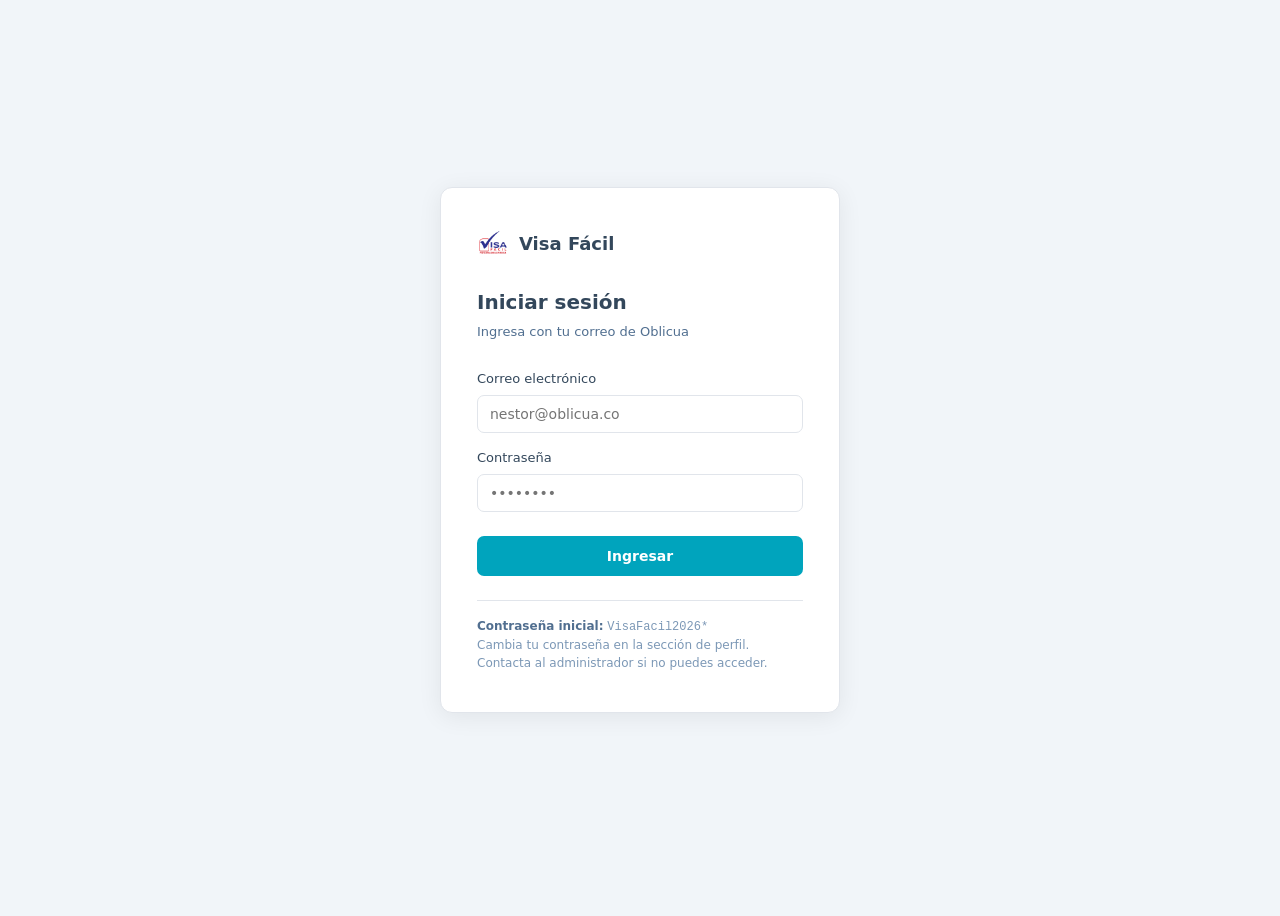
==== commit e01d0e5e: "Modificación de los indicadores superiores de la sección Caja para que reflejen únicamente la inform" ====
--- a/caja.html
+++ b/caja.html
@@ -148,7 +148,7 @@
       <section class="dashboard-caja" aria-label="Resumen de caja">
         <div class="tarjeta-resumen" data-card="gastos-mes">
           <div class="tarjeta-resumen__cabecera">
-            <div class="tarjeta-resumen__titulo">Gastos del mes</div>
+            <div class="tarjeta-resumen__titulo">Gastos</div>
             <div class="tarjeta-resumen__icono tarjeta-resumen__icono--rojo">
               <svg viewBox="0 0 24 24" width="16" height="16">
                 <path fill="currentColor" d="M19 13H5v-2h14v2Z" />
@@ -164,14 +164,14 @@
           <div class="tarjeta-resumen__detalle">
             <span><span id="card-gastos-count">0</span> movimientos</span>
             <span class="tarjeta-resumen__cambio" id="card-gastos-cambio"
-              >↓ 0% vs mes ant.</span
+              >0 movimientos</span
             >
           </div>
         </div>
 
         <div class="tarjeta-resumen" data-card="ingresos-mes">
           <div class="tarjeta-resumen__cabecera">
-            <div class="tarjeta-resumen__titulo">Ingresos del mes</div>
+            <div class="tarjeta-resumen__titulo">Ingresos</div>
             <div class="tarjeta-resumen__icono tarjeta-resumen__icono--verde">
               <svg viewBox="0 0 24 24" width="16" height="16">
                 <path
@@ -190,7 +190,7 @@
           <div class="tarjeta-resumen__detalle">
             <span><span id="card-ingresos-count">0</span> movimientos</span>
             <span class="tarjeta-resumen__cambio" id="card-ingresos-cambio"
-              >↑ 0% vs mes ant.</span
+              >0 movimientos</span
             >
           </div>
         </div>
@@ -1935,7 +1935,7 @@
                       d="M3 3h18v18H3V3Zm2 2v14h14V5H5Z"
                     />
                   </svg>
-                  <span class="modal-vistas__item-nombre">Gastos del mes</span>
+                  <span class="modal-vistas__item-nombre">Gastos</span>
                   <svg
                     class="modal-vistas__item-check"
                     viewBox="0 0 24 24"
@@ -1965,7 +1965,7 @@
                     />
                   </svg>
                   <span class="modal-vistas__item-nombre"
-                    >Ingresos del mes</span
+                    >Ingresos</span
                   >
                   <svg
                     class="modal-vistas__item-check"
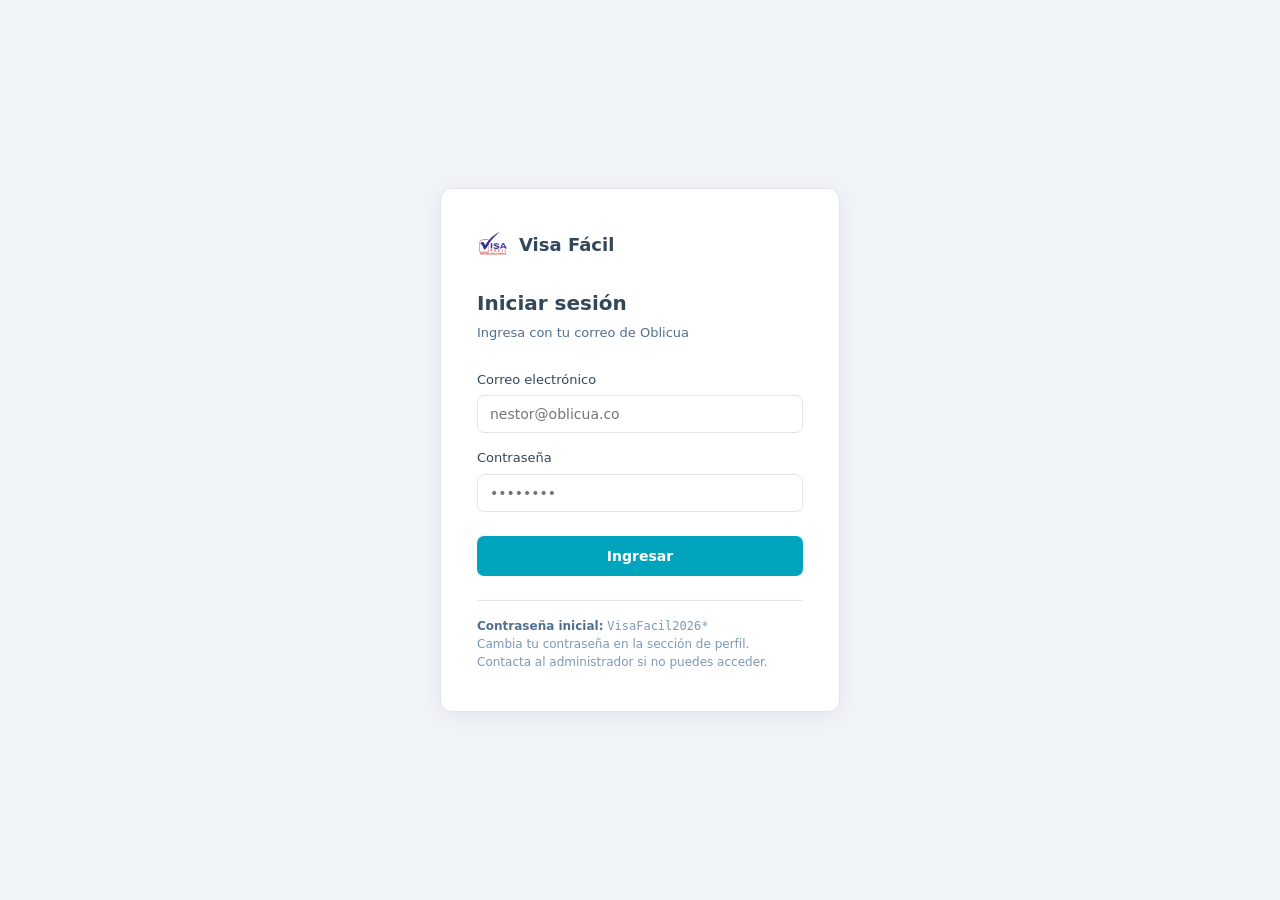
==== commit f0c4fd83: "Ajustes comsiones, cotizaciones" ====
--- a/caja.html
+++ b/caja.html
@@ -2548,14 +2548,13 @@
           <div class="modal__titulo">Reporte de comisiones</div>
           <button class="modal__cerrar" data-cerrar-modal>
             <svg viewBox="0 0 24 24" width="16" height="16">
-              <path
-                fill="currentColor"
-                d="M3 5l2-2 7 7 7-7 2 2-7 7 7 7-2 2-7-7-7 7-2-2 7-7L3 5Z"
-              />
+              <path fill="currentColor" d="M3 5l2-2 7 7 7-7 2 2-7 7 7 7-2 2-7-7-7 7-2-2 7-7L3 5Z"/>
             </svg>
           </button>
         </div>
         <div class="modal__body">
+
+          <!-- Filtros compartidos entre ambas vistas -->
           <div class="reporte-comisiones__filtros">
             <div class="form-grupo">
               <label class="form-label" for="rep-com-desde">Desde</label>
@@ -2572,93 +2571,102 @@
               </select>
             </div>
             <div class="form-grupo form-grupo--acciones">
-              <button class="btn btn--naranja" id="btn-rep-com-aplicar">
-                Aplicar
-              </button>
-            </div>
-          </div>
-
-          <div class="reporte-comisiones__resumen">
-            <div class="reporte-comisiones__kpi">
-              <div class="reporte-comisiones__kpi-titulo">
-                Comisiones registradas
-              </div>
-              <div
-                class="reporte-comisiones__kpi-valor"
-                id="rep-com-kpi-registrado"
-              >
-                —
-              </div>
-              <div
-                class="reporte-comisiones__kpi-sub"
-                id="rep-com-kpi-registrado-cnt"
-              >
-                — movimientos
-              </div>
-            </div>
-            <div class="reporte-comisiones__kpi">
-              <div class="reporte-comisiones__kpi-titulo">
-                Comisiones teóricas (según config)
-              </div>
-              <div
-                class="reporte-comisiones__kpi-valor"
-                id="rep-com-kpi-teorico"
-              >
-                —
-              </div>
-              <div class="reporte-comisiones__kpi-sub">
-                Calculado sobre ingresos del período
-              </div>
-            </div>
-            <div class="reporte-comisiones__kpi">
-              <div class="reporte-comisiones__kpi-titulo">Diferencia</div>
-              <div class="reporte-comisiones__kpi-valor" id="rep-com-kpi-diff">
-                —
-              </div>
-              <div class="reporte-comisiones__kpi-sub">
-                Registrado − teórico
-              </div>
-            </div>
-          </div>
-
-          <table class="tabla-reporte-comisiones">
-            <thead>
-              <tr>
-                <th>Asesor</th>
-                <th class="num">Ingresos del período</th>
-                <th class="num">% Comisión</th>
-                <th class="num">Comisión teórica</th>
-                <th class="num">Comisión registrada</th>
-                <th class="num"># Pagos</th>
-                <th class="num">Diferencia</th>
-              </tr>
-            </thead>
-            <tbody id="rep-com-tbody"></tbody>
-            <tfoot>
-              <tr>
-                <th>Total</th>
-                <th class="num" id="rep-com-foot-ingresos">—</th>
-                <th></th>
-                <th class="num" id="rep-com-foot-teorico">—</th>
-                <th class="num" id="rep-com-foot-registrado">—</th>
-                <th class="num" id="rep-com-foot-pagos">—</th>
-                <th class="num" id="rep-com-foot-diff">—</th>
-              </tr>
-            </tfoot>
-          </table>
+              <button class="btn btn--naranja" id="btn-rep-com-aplicar">Aplicar</button>
+            </div>
+          </div>
+
+          <!-- Tabs de navegación -->
+          <div class="rep-com__tabs">
+            <button class="rep-com__tab rep-com__tab--activo" data-tab-reporte="resumen">Resumen por asesor</button>
+            <button class="rep-com__tab" data-tab-reporte="facturas">Ingresos facturados</button>
+          </div>
+
+          <!-- ── Panel: Resumen por asesor ── -->
+          <div data-panel-reporte="resumen">
+            <div class="reporte-comisiones__resumen">
+              <div class="reporte-comisiones__kpi">
+                <div class="reporte-comisiones__kpi-titulo">Comisiones registradas</div>
+                <div class="reporte-comisiones__kpi-valor" id="rep-com-kpi-registrado">—</div>
+                <div class="reporte-comisiones__kpi-sub" id="rep-com-kpi-registrado-cnt">— movimientos</div>
+              </div>
+              <div class="reporte-comisiones__kpi">
+                <div class="reporte-comisiones__kpi-titulo">Comisiones devengadas</div>
+                <div class="reporte-comisiones__kpi-valor" id="rep-com-kpi-teorico">—</div>
+                <div class="reporte-comisiones__kpi-sub">Sobre facturas del período</div>
+              </div>
+              <div class="reporte-comisiones__kpi">
+                <div class="reporte-comisiones__kpi-titulo">Diferencia</div>
+                <div class="reporte-comisiones__kpi-valor" id="rep-com-kpi-diff">—</div>
+                <div class="reporte-comisiones__kpi-sub">Registrado − devengado</div>
+              </div>
+            </div>
+
+            <table class="tabla-reporte-comisiones">
+              <thead>
+                <tr>
+                  <th>Asesor</th>
+                  <th class="num">Total facturado</th>
+                  <th class="num">% Comisión</th>
+                  <th class="num">Com. devengada</th>
+                  <th class="num">Com. registrada</th>
+                  <th class="num"># Pagos</th>
+                  <th class="num">Diferencia</th>
+                </tr>
+              </thead>
+              <tbody id="rep-com-tbody"></tbody>
+              <tfoot>
+                <tr>
+                  <th>Total</th>
+                  <th class="num" id="rep-com-foot-ingresos">—</th>
+                  <th></th>
+                  <th class="num" id="rep-com-foot-teorico">—</th>
+                  <th class="num" id="rep-com-foot-registrado">—</th>
+                  <th class="num" id="rep-com-foot-pagos">—</th>
+                  <th class="num" id="rep-com-foot-diff">—</th>
+                </tr>
+              </tfoot>
+            </table>
+          </div>
+
+          <!-- ── Panel: Ingresos facturados ── -->
+          <div data-panel-reporte="facturas" hidden>
+            <table class="tabla-reporte-comisiones tabla-facturas-comision">
+              <thead>
+                <tr>
+                  <th>Asesor</th>
+                  <th>Factura</th>
+                  <th>Fecha</th>
+                  <th class="num">Valor facturado</th>
+                  <th class="num">% Com.</th>
+                  <th class="num">Com. sugerida</th>
+                  <th class="num">Com. final</th>
+                  <th style="width:72px"></th>
+                </tr>
+              </thead>
+              <tbody id="rep-com-facturas-tbody">
+                <tr><td colspan="8" class="tabla-reporte-comisiones__vacio">Aplica filtros y presiona Aplicar.</td></tr>
+              </tbody>
+              <tfoot>
+                <tr>
+                  <th colspan="3">Total</th>
+                  <th class="num" id="rep-com-fact-foot-monto">—</th>
+                  <th></th>
+                  <th class="num" id="rep-com-fact-foot-sugerida">—</th>
+                  <th class="num" id="rep-com-fact-foot-final">—</th>
+                  <th></th>
+                </tr>
+              </tfoot>
+            </table>
+          </div>
+
         </div>
         <div class="modal__footer">
           <button class="btn btn--ghost" data-cerrar-modal>Cerrar</button>
           <button class="btn btn--naranja" id="btn-exportar-comisiones">
-            <svg
-              viewBox="0 0 24 24"
-              width="12"
-              height="12"
-              style="margin-right: 4px"
-            >
+            <svg viewBox="0 0 24 24" width="12" height="12" style="margin-right:4px">
               <path fill="currentColor" d="M12 3v12m0 0-4-4m4 4 4-4M5 21h14" />
             </svg>
-            Exportar CSV
+            Exportar
           </button>
         </div>
       </div>
--- a/css/caja.css
+++ b/css/caja.css
@@ -946,4 +946,182 @@
 .btn-activo--off:hover {
   background: #fef3c7;
   border-color: #fcd34d;
+}
+
+/* ============================================================
+   REPORTE DE COMISIONES — TABS (Resumen / Ingresos facturados)
+   ============================================================ */
+
+.rep-com__tabs {
+  display: flex;
+  gap: 0;
+  border-bottom: 2px solid var(--color-borde);
+  margin: var(--esp-3) 0 var(--esp-4);
+}
+
+.rep-com__tab {
+  padding: var(--esp-2) var(--esp-4);
+  font-size: var(--font-tam-sm);
+  font-weight: var(--font-peso-medio);
+  color: var(--color-texto-suave);
+  background: transparent;
+  border: none;
+  border-bottom: 2px solid transparent;
+  margin-bottom: -2px;
+  cursor: pointer;
+  transition: color var(--trans-rapida), border-color var(--trans-rapida);
+  white-space: nowrap;
+}
+
+.rep-com__tab:hover {
+  color: var(--color-texto);
+}
+
+.rep-com__tab--activo {
+  color: var(--color-acento);
+  border-bottom-color: var(--color-acento);
+}
+
+/* ============================================================
+   TABLA INGRESOS FACTURADOS — filas de factura + editor
+   ============================================================ */
+
+.tabla-facturas-comision .factura-titulo {
+  display: block;
+  font-size: var(--font-tam-sm);
+  font-weight: var(--font-peso-medio);
+  color: var(--color-texto);
+  white-space: nowrap;
+  overflow: hidden;
+  text-overflow: ellipsis;
+  max-width: 220px;
+}
+
+.tabla-facturas-comision .factura-ref {
+  display: block;
+  font-size: var(--font-tam-xs);
+  color: var(--color-texto-debil);
+  font-family: monospace;
+}
+
+.tabla-facturas-comision .fecha-celda {
+  font-size: var(--font-tam-sm);
+  white-space: nowrap;
+  color: var(--color-texto-suave);
+}
+
+/* Badge "Ajustado" — aparece junto al valor de comisión final */
+.badge-ajustado {
+  display: inline-flex;
+  align-items: center;
+  height: 16px;
+  padding: 0 6px;
+  margin-left: 6px;
+  font-size: 10px;
+  font-weight: var(--font-peso-semibold);
+  letter-spacing: 0.3px;
+  text-transform: uppercase;
+  color: var(--color-acento);
+  background: var(--color-acento-claro);
+  border-radius: var(--radio-pill);
+  vertical-align: middle;
+}
+
+/* Celda de comisión final — contiene display y editor */
+.com-celda-ajustada {
+  min-width: 200px;
+}
+
+/* Editor inline dentro de la celda */
+.com-editor {
+  display: flex;
+  flex-wrap: wrap;
+  align-items: center;
+  gap: var(--esp-2);
+  padding: var(--esp-1) 0;
+}
+
+/* Botones de acción de la fila (editar, historial) */
+.com-acciones {
+  white-space: nowrap;
+  text-align: right;
+}
+
+.com-acciones .btn-icono-mini {
+  position: relative;
+  display: inline-flex;
+  align-items: center;
+  gap: 2px;
+}
+
+/* Contador de ajustes junto al botón de historial */
+.historial-cnt {
+  font-size: 10px;
+  font-weight: var(--font-peso-bold);
+  color: var(--color-acento);
+  line-height: 1;
+}
+
+/* ============================================================
+   HISTORIAL DE AJUSTES — fila expansible debajo de cada factura
+   ============================================================ */
+
+.historial-row td {
+  background: var(--color-fondo-suave);
+  border-top: none;
+  padding: 0 var(--esp-3) var(--esp-3);
+}
+
+.historial-comision {
+  padding: var(--esp-3);
+  border-radius: var(--radio-md);
+  background: var(--color-fondo-panel);
+  border: 1px solid var(--color-borde);
+}
+
+.historial-comision__tabla {
+  width: 100%;
+  border-collapse: collapse;
+  font-size: var(--font-tam-xs);
+}
+
+.historial-comision__tabla th,
+.historial-comision__tabla td {
+  padding: var(--esp-1) var(--esp-3);
+  text-align: left;
+  border-bottom: 1px solid var(--color-borde);
+}
+
+.historial-comision__tabla th {
+  font-weight: var(--font-peso-semibold);
+  color: var(--color-texto-suave);
+  text-transform: uppercase;
+  font-size: 10px;
+  letter-spacing: 0.4px;
+}
+
+.historial-comision__tabla .num {
+  text-align: right;
+}
+
+.historial-comision__tabla tr:last-child td {
+  border-bottom: none;
+}
+
+.historial-comision__estado {
+  padding: var(--esp-3);
+  font-size: var(--font-tam-sm);
+  color: var(--color-texto-suave);
+  text-align: center;
+}
+
+.historial-comision__estado--error {
+  color: #dc2626;
+}
+
+/* Texto "Inicial" en ajuste anterior cuando es el primer ajuste */
+.com-estado-texto {
+  font-size: 10px;
+  color: var(--color-texto-debil);
+  font-style: italic;
 }
--- a/css/extras.css
+++ b/css/extras.css
@@ -834,6 +834,78 @@
   color: #1a73e8;
 }
 
+.contacto-sugerencias__vacio {
+  padding: 10px 14px;
+  font-size: var(--font-tam-sm);
+  color: var(--color-texto-suave);
+  line-height: 1.4;
+  cursor: default;
+}
+
+.contacto-sug__hint {
+  display: block;
+  margin-top: 4px;
+  font-size: var(--font-tam-xs);
+  color: var(--color-texto-debil);
+}
+
+/* ============================================================
+   HINT DE CLIENTE VINCULADO DESDE DEAL
+   ============================================================ */
+
+.form-hint {
+  margin: var(--esp-1) 0 0;
+  font-size: var(--font-tam-xs);
+  line-height: 1.5;
+  color: var(--color-texto-suave);
+}
+
+.deal-hint {
+  display: flex;
+  align-items: baseline;
+  flex-wrap: wrap;
+  gap: 4px;
+  padding: var(--esp-1) var(--esp-2);
+  border-radius: var(--radio-sm);
+}
+
+.deal-hint--cargando {
+  color: var(--color-texto-suave);
+}
+
+.deal-hint--ok {
+  color: #065f46;
+  background: #d1fae5;
+}
+
+.deal-hint--aviso {
+  color: #92400e;
+  background: #fef3c7;
+}
+
+.deal-hint--info {
+  color: var(--color-texto-suave);
+  background: var(--color-fondo-suave);
+}
+
+.deal-hint__limpiar {
+  margin-left: var(--esp-2);
+  font-size: var(--font-tam-xs);
+  font-weight: var(--font-peso-semibold);
+  color: inherit;
+  background: transparent;
+  border: none;
+  text-decoration: underline;
+  cursor: pointer;
+  padding: 0;
+  white-space: nowrap;
+  opacity: 0.8;
+}
+
+.deal-hint__limpiar:hover {
+  opacity: 1;
+}
+
 /* ============================================================
    AUTOCOMPLETE DE PRODUCTOS — cotizaciones (dropdown flotante)
    ============================================================ */
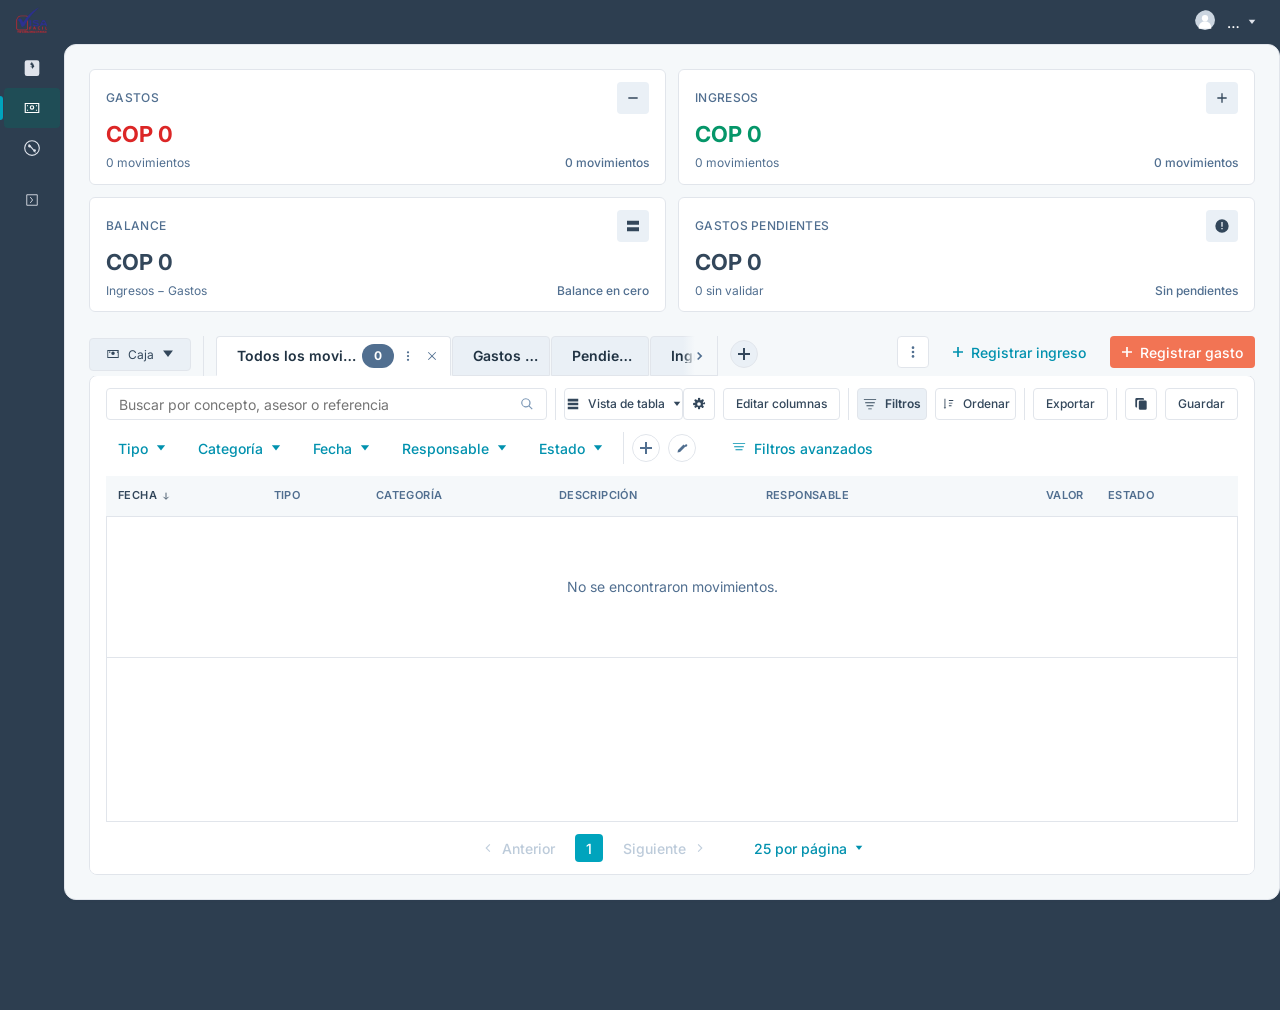
==== commit 5c7c956e: "Creación App y acceso OAuth hubspot" ====
--- a/caja.html
+++ b/caja.html
@@ -1540,7 +1540,7 @@
             </div>
             <div class="form-grupo form-grupo--fila">
               <div>
-                <label class="form-label" for="g-responsable"
+                <label class="form-label form-label--req" for="g-responsable"
                   >Responsable</label
                 >
                 <select id="g-responsable" class="form-select">
@@ -1548,7 +1548,7 @@
                 </select>
               </div>
               <div>
-                <label class="form-label" for="g-metodo">Método de pago</label>
+                <label class="form-label form-label--req" for="g-metodo">Método de pago</label>
                 <select id="g-metodo" class="form-select">
                   <option value="efectivo">Efectivo</option>
                   <option value="transferencia">Transferencia</option>
@@ -1694,7 +1694,7 @@
             </div>
             <div class="form-grupo form-grupo--fila">
               <div>
-                <label class="form-label" for="editar-responsable"
+                <label class="form-label form-label--req" for="editar-responsable"
                   >Responsable</label
                 >
                 <select id="editar-responsable" class="form-select">
@@ -1702,7 +1702,7 @@
                 </select>
               </div>
               <div>
-                <label class="form-label" for="editar-metodo"
+                <label class="form-label form-label--req" for="editar-metodo"
                   >Método de pago</label
                 >
                 <select id="editar-metodo" class="form-select">
@@ -2575,14 +2575,8 @@
             </div>
           </div>
 
-          <!-- Tabs de navegación -->
-          <div class="rep-com__tabs">
-            <button class="rep-com__tab rep-com__tab--activo" data-tab-reporte="resumen">Resumen por asesor</button>
-            <button class="rep-com__tab" data-tab-reporte="facturas">Ingresos facturados</button>
-          </div>
-
-          <!-- ── Panel: Resumen por asesor ── -->
-          <div data-panel-reporte="resumen">
+          <!-- ── Resumen por asesor ── -->
+          <div>
             <div class="reporte-comisiones__resumen">
               <div class="reporte-comisiones__kpi">
                 <div class="reporte-comisiones__kpi-titulo">Comisiones registradas</div>
@@ -2628,36 +2622,6 @@
             </table>
           </div>
 
-          <!-- ── Panel: Ingresos facturados ── -->
-          <div data-panel-reporte="facturas" hidden>
-            <table class="tabla-reporte-comisiones tabla-facturas-comision">
-              <thead>
-                <tr>
-                  <th>Asesor</th>
-                  <th>Factura</th>
-                  <th>Fecha</th>
-                  <th class="num">Valor facturado</th>
-                  <th class="num">% Com.</th>
-                  <th class="num">Com. sugerida</th>
-                  <th class="num">Com. final</th>
-                  <th style="width:72px"></th>
-                </tr>
-              </thead>
-              <tbody id="rep-com-facturas-tbody">
-                <tr><td colspan="8" class="tabla-reporte-comisiones__vacio">Aplica filtros y presiona Aplicar.</td></tr>
-              </tbody>
-              <tfoot>
-                <tr>
-                  <th colspan="3">Total</th>
-                  <th class="num" id="rep-com-fact-foot-monto">—</th>
-                  <th></th>
-                  <th class="num" id="rep-com-fact-foot-sugerida">—</th>
-                  <th class="num" id="rep-com-fact-foot-final">—</th>
-                  <th></th>
-                </tr>
-              </tfoot>
-            </table>
-          </div>
 
         </div>
         <div class="modal__footer">
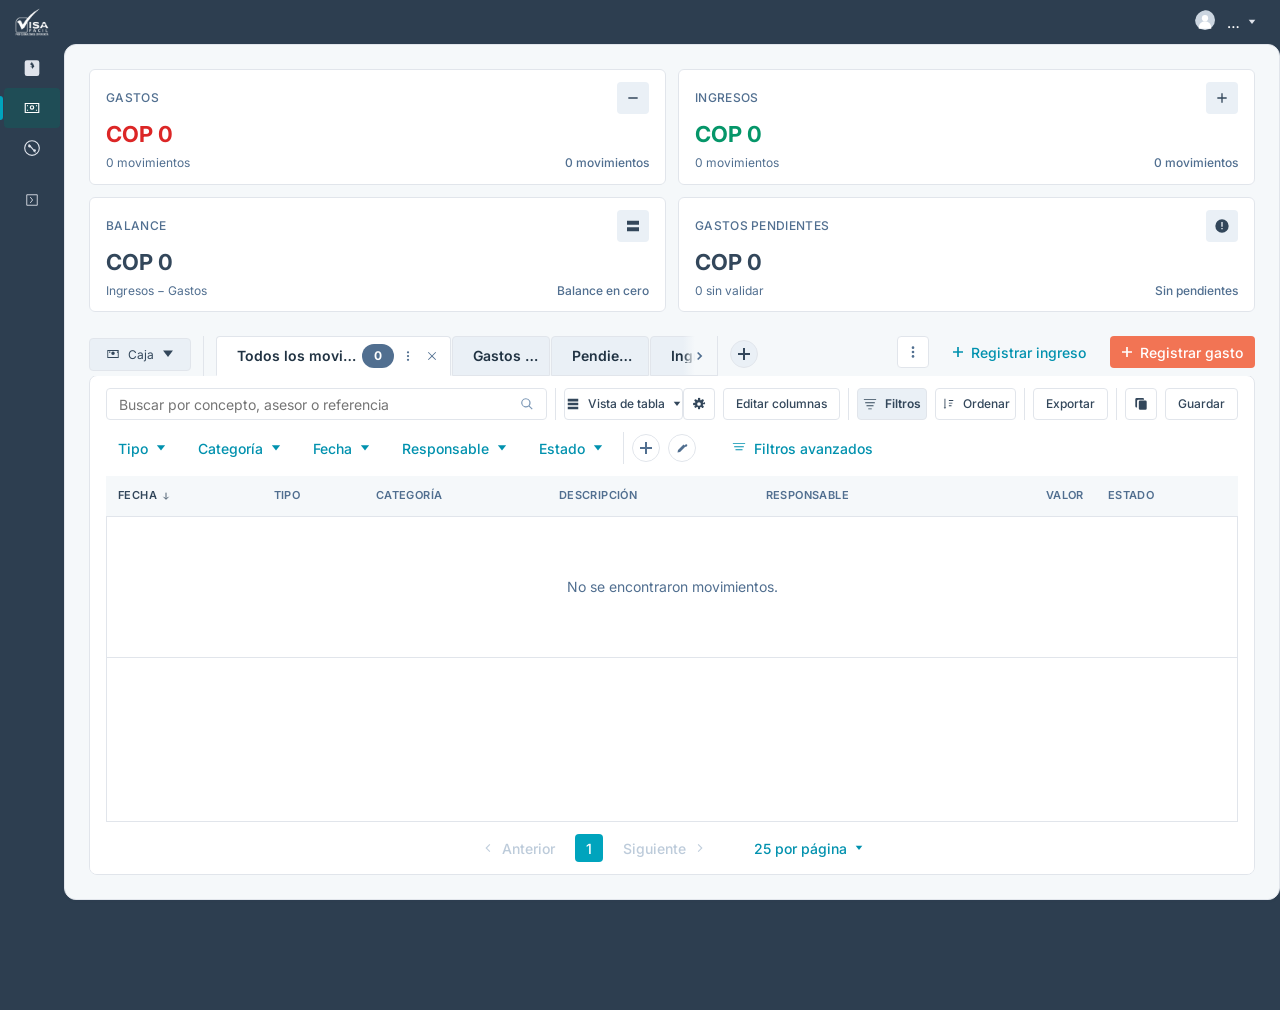
==== commit ca89495f: "Eliminación sección mi perfil" ====
--- a/caja.html
+++ b/caja.html
@@ -1047,10 +1047,6 @@
         <div style="font-size:var(--font-tam-xs);color:var(--color-texto-debil);margin-top:4px;" id="user-pop-rol">—</div>
       </div>
       <div class="popover__lista">
-        <button class="popover__item" id="btn-perfil">
-          <svg viewBox="0 0 24 24" width="14" height="14" style="margin-right:6px;flex-shrink:0"><path fill="currentColor" d="M12 12a5 5 0 1 0 0-10 5 5 0 0 0 0 10Zm0 2c-5.33 0-8 2.67-8 4v1h16v-1c0-1.33-2.67-4-8-4Z"/></svg>
-          Mi perfil
-        </button>
         <button class="popover__item" id="btn-ir-hubspot">
           <svg viewBox="0 0 24 24" width="14" height="14" style="margin-right:6px;flex-shrink:0"><path fill="currentColor" d="M14 3v2h4.6l-9.3 9.3 1.4 1.4L20 6.4V11h2V3h-8Zm-1 14H5V7h6V5H5a2 2 0 0 0-2 2v10a2 2 0 0 0 2 2h8a2 2 0 0 0 2-2v-4h-2v4Z"/></svg>
           Ir a HubSpot
@@ -2674,71 +2670,8 @@
       </div>
     </div>
 
-    <!-- Modal: Mi perfil / Cambiar contraseña -->
-    <div class="modal-overlay" id="modal-perfil" hidden>
-      <div class="modal" style="max-width:400px;">
-        <div class="modal__header">
-          <h3 class="modal__titulo">Mi perfil</h3>
-          <button class="modal__cerrar" data-cerrar-modal aria-label="Cerrar">
-            <svg viewBox="0 0 24 24" width="18" height="18"><path fill="currentColor" d="M18 6 6 18M6 6l12 12" stroke="currentColor" stroke-width="2" stroke-linecap="round"/></svg>
-          </button>
-        </div>
-        <div class="modal__body">
-          <div style="margin-bottom:var(--esp-4);padding-bottom:var(--esp-4);border-bottom:1px solid var(--color-borde);">
-            <div style="font-size:var(--font-tam-sm);color:var(--color-texto-suave);margin-bottom:2px;">Usuario</div>
-            <div style="font-weight:var(--font-peso-semibold);" id="perfil-nombre">—</div>
-            <div style="font-size:var(--font-tam-sm);color:var(--color-texto-suave);" id="perfil-email">—</div>
-          </div>
-          <form id="form-cambiar-password" novalidate>
-            <p style="font-size:var(--font-tam-sm);font-weight:var(--font-peso-semibold);margin:0 0 var(--esp-3);color:var(--color-texto);">
-              Cambiar contraseña
-            </p>
-            <div class="form-grupo">
-              <label class="form-label" for="perfil-pwd-actual">Contraseña actual</label>
-              <div class="input-pwd-wrap">
-                <input type="password" id="perfil-pwd-actual" class="form-input" autocomplete="current-password" required />
-                <button type="button" class="input-pwd-toggle" data-toggle-pwd="perfil-pwd-actual" aria-label="Mostrar contraseña">
-                  <svg class="pwd-eye-show" viewBox="0 0 24 24" width="16" height="16"><path fill="currentColor" d="M12 5C7 5 2.7 8.1 1 12c1.7 3.9 6 7 11 7s9.3-3.1 11-7c-1.7-3.9-6-7-11-7Zm0 12a5 5 0 1 1 0-10 5 5 0 0 1 0 10Zm0-8a3 3 0 1 0 0 6 3 3 0 0 0 0-6Z"/></svg>
-                  <svg class="pwd-eye-hide hidden" viewBox="0 0 24 24" width="16" height="16"><path fill="currentColor" d="M2 2l20 20M6.7 6.7A10 10 0 0 0 1 12c1.7 3.9 6 7 11 7 2.1 0 4-.6 5.7-1.6M9.9 9.9A3 3 0 0 0 12 15a3 3 0 0 0 2.1-.9M17.4 17.4A10 10 0 0 0 23 12c-1.7-3.9-6-7-11-7a10 10 0 0 0-4.7 1.2"/></svg>
-                </button>
-              </div>
-            </div>
-            <div class="form-grupo">
-              <label class="form-label" for="perfil-pwd-nueva">Nueva contraseña</label>
-              <div class="input-pwd-wrap">
-                <input type="password" id="perfil-pwd-nueva" class="form-input" autocomplete="new-password" required />
-                <button type="button" class="input-pwd-toggle" data-toggle-pwd="perfil-pwd-nueva" aria-label="Mostrar contraseña">
-                  <svg class="pwd-eye-show" viewBox="0 0 24 24" width="16" height="16"><path fill="currentColor" d="M12 5C7 5 2.7 8.1 1 12c1.7 3.9 6 7 11 7s9.3-3.1 11-7c-1.7-3.9-6-7-11-7Zm0 12a5 5 0 1 1 0-10 5 5 0 0 1 0 10Zm0-8a3 3 0 1 0 0 6 3 3 0 0 0 0-6Z"/></svg>
-                  <svg class="pwd-eye-hide hidden" viewBox="0 0 24 24" width="16" height="16"><path fill="currentColor" d="M2 2l20 20M6.7 6.7A10 10 0 0 0 1 12c1.7 3.9 6 7 11 7 2.1 0 4-.6 5.7-1.6M9.9 9.9A3 3 0 0 0 12 15a3 3 0 0 0 2.1-.9M17.4 17.4A10 10 0 0 0 23 12c-1.7-3.9-6-7-11-7a10 10 0 0 0-4.7 1.2"/></svg>
-                </button>
-              </div>
-              <div class="form-ayuda">Mínimo 8 caracteres</div>
-            </div>
-            <div class="form-grupo">
-              <label class="form-label" for="perfil-pwd-confirma">Confirmar nueva contraseña</label>
-              <div class="input-pwd-wrap">
-                <input type="password" id="perfil-pwd-confirma" class="form-input" autocomplete="new-password" required />
-                <button type="button" class="input-pwd-toggle" data-toggle-pwd="perfil-pwd-confirma" aria-label="Mostrar contraseña">
-                  <svg class="pwd-eye-show" viewBox="0 0 24 24" width="16" height="16"><path fill="currentColor" d="M12 5C7 5 2.7 8.1 1 12c1.7 3.9 6 7 11 7s9.3-3.1 11-7c-1.7-3.9-6-7-11-7Zm0 12a5 5 0 1 1 0-10 5 5 0 0 1 0 10Zm0-8a3 3 0 1 0 0 6 3 3 0 0 0 0-6Z"/></svg>
-                  <svg class="pwd-eye-hide hidden" viewBox="0 0 24 24" width="16" height="16"><path fill="currentColor" d="M2 2l20 20M6.7 6.7A10 10 0 0 0 1 12c1.7 3.9 6 7 11 7 2.1 0 4-.6 5.7-1.6M9.9 9.9A3 3 0 0 0 12 15a3 3 0 0 0 2.1-.9M17.4 17.4A10 10 0 0 0 23 12c-1.7-3.9-6-7-11-7a10 10 0 0 0-4.7 1.2"/></svg>
-                </button>
-              </div>
-            </div>
-            <div id="perfil-error" class="form-error" hidden></div>
-          </form>
-        </div>
-        <div class="modal__footer">
-          <button class="btn btn--secundario" data-cerrar-modal>Cancelar</button>
-          <button class="btn btn--primario" id="btn-perfil-guardar" form="form-cambiar-password" type="submit">
-            Guardar contraseña
-          </button>
-        </div>
-      </div>
-    </div>
-
     <!-- Scripts -->
     <script src="js/app-session.js"></script>
-    <script src="js/perfil.js"></script>
     <script src="js/hubspot-api.js"></script>
     <script src="js/api-client.js"></script>
     <script src="js/caja-main.js"></script>
--- a/css/caja.css
+++ b/css/caja.css
@@ -1041,6 +1041,33 @@
   padding: var(--esp-1) 0;
 }
 
+/* Badge de estado de comisión por factura */
+.com-estado-badge {
+  display: inline-flex;
+  align-items: center;
+  height: 20px;
+  padding: 0 8px;
+  font-size: 11px;
+  font-weight: var(--font-peso-semibold);
+  border-radius: var(--radio-pill);
+  white-space: nowrap;
+}
+
+.com-estado--pagada {
+  color: #065f46;
+  background: #d1fae5;
+}
+
+.com-estado--pendiente {
+  color: #92400e;
+  background: #fef3c7;
+}
+
+.com-estado--sin-registro {
+  color: var(--color-texto-suave);
+  background: var(--color-fondo-alt);
+}
+
 /* Botones de acción de la fila (editar, historial) */
 .com-acciones {
   white-space: nowrap;
--- a/css/extras.css
+++ b/css/extras.css
@@ -825,10 +825,12 @@
   line-height: 1.6;
   align-self: flex-start;
 }
+
 .contacto-sug__tipo--contacto {
   background: var(--color-fondo-hover);
   color: var(--color-texto-suave);
 }
+
 .contacto-sug__tipo--empresa {
   background: #e8f0fe;
   color: #1a73e8;
@@ -916,10 +918,11 @@
   background: var(--color-fondo-panel, #fff);
   border: 1px solid var(--color-borde);
   border-radius: var(--radio-lg);
-  box-shadow: 0 4px 20px rgba(0,0,0,.12);
+  box-shadow: 0 4px 20px rgba(0, 0, 0, .12);
   max-height: 260px;
   overflow-y: auto;
 }
+
 .prod-autocomplete__item {
   display: flex;
   align-items: center;
@@ -928,11 +931,13 @@
   cursor: pointer;
   transition: background var(--trans-rapida);
 }
+
 .prod-autocomplete__item:hover,
 .prod-autocomplete__item:focus {
   background: var(--color-fondo-hover);
   outline: none;
 }
+
 .prod-ac__nombre {
   flex: 1;
   font-size: var(--font-tam-md);
@@ -942,6 +947,7 @@
   overflow: hidden;
   text-overflow: ellipsis;
 }
+
 .prod-ac__precio {
   font-size: var(--font-tam-sm);
   font-weight: var(--font-peso-semibold);
@@ -1187,12 +1193,6 @@
   display: none;
 }
 
-/* Solo el link y el botón "Vista previa" son accionables.
-   Todas las celdas son pointer-events:none; se reactiva solo en esos dos. */
-.tabla-cotizaciones tbody td {
-  pointer-events: none;
-  user-select: none;
-}
 .tabla-cotizaciones tbody td .celda-titulo__link,
 .tabla-cotizaciones tbody td .btn-vista-previa-fila {
   pointer-events: auto;
@@ -1201,7 +1201,8 @@
 /* Vista previa: botón inline junto al texto de la celda de descripción */
 .tabla-cotizaciones tbody tr td.td-vista-previa {
   position: relative;
-  pointer-events: auto;   /* rehabilita el área completa para no perder tr:hover en el gap */
+  pointer-events: auto;
+  /* rehabilita el área completa para no perder tr:hover en el gap */
 }
 
 .vista-previa__logo-img {
@@ -1248,6 +1249,7 @@
   .panel-detalle__card {
     width: 380px;
   }
+
   .panel-detalle.abierto {
     width: calc(380px + var(--esp-6));
   }
@@ -1257,10 +1259,12 @@
   .contenido__body {
     flex-direction: column;
   }
+
   .panel-detalle.abierto {
     width: 100%;
     height: 280px;
   }
+
   .panel-detalle__card {
     width: 100%;
     margin: 0 var(--esp-4) var(--esp-4);
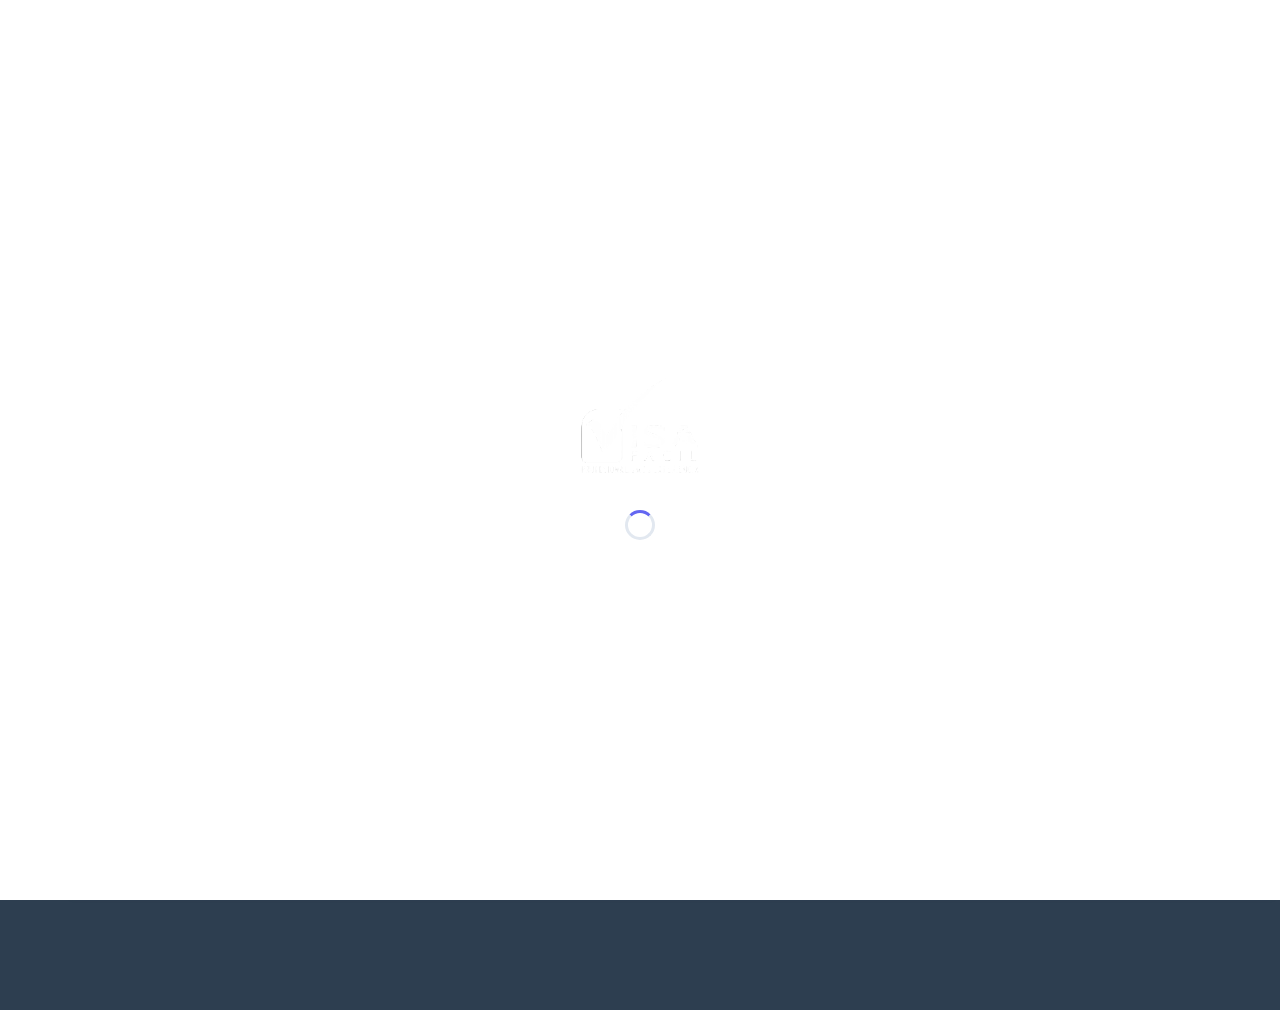
==== commit 2d40c6fa: "Cambios en fecha que llega de hubspot" ====
--- a/caja.html
+++ b/caja.html
@@ -2571,8 +2571,14 @@
             </div>
           </div>
 
+          <!-- Tabs resumen / facturas -->
+          <div class="rep-com-tabs" style="display:flex;gap:4px;margin-bottom:16px;border-bottom:2px solid var(--color-borde);">
+            <button class="rep-com-tab rep-com-tab--activo" data-tab="resumen" style="padding:8px 16px;background:none;border:none;border-bottom:2px solid var(--color-naranja);margin-bottom:-2px;font-weight:600;color:var(--color-naranja);cursor:pointer;">Resumen por asesor</button>
+            <button class="rep-com-tab" data-tab="facturas" style="padding:8px 16px;background:none;border:none;color:var(--color-texto-suave);cursor:pointer;">Ingresos facturados</button>
+          </div>
+
           <!-- ── Resumen por asesor ── -->
-          <div>
+          <div id="rep-com-panel-resumen">
             <div class="reporte-comisiones__resumen">
               <div class="reporte-comisiones__kpi">
                 <div class="reporte-comisiones__kpi-titulo">Comisiones registradas</div>
@@ -2618,6 +2624,36 @@
             </table>
           </div>
 
+          <!-- ── Ingresos facturados ── -->
+          <div id="rep-com-panel-facturas" hidden>
+            <table class="tabla-reporte-comisiones">
+              <thead>
+                <tr>
+                  <th>Asesor</th>
+                  <th>Factura / referencia</th>
+                  <th>Fecha</th>
+                  <th class="num">Valor</th>
+                  <th class="num">% Com.</th>
+                  <th class="num">Com. sugerida</th>
+                  <th class="num">Com. final</th>
+                  <th></th>
+                </tr>
+              </thead>
+              <tbody id="rep-com-facturas-tbody">
+                <tr><td colspan="8" class="tabla-reporte-comisiones__vacio">Selecciona el período y presiona Aplicar.</td></tr>
+              </tbody>
+              <tfoot>
+                <tr>
+                  <th colspan="3">Total</th>
+                  <th class="num" id="rep-com-fact-foot-monto">—</th>
+                  <th></th>
+                  <th class="num" id="rep-com-fact-foot-sugerida">—</th>
+                  <th class="num" id="rep-com-fact-foot-final">—</th>
+                  <th></th>
+                </tr>
+              </tfoot>
+            </table>
+          </div>
 
         </div>
         <div class="modal__footer">
@@ -2671,7 +2707,7 @@
     </div>
 
     <!-- Scripts -->
-    <script src="js/app-session.js"></script>
+    <script src="js/app-session.js?v=3"></script>
     <script src="js/hubspot-api.js"></script>
     <script src="js/api-client.js"></script>
     <script src="js/caja-main.js"></script>
--- a/css/extras.css
+++ b/css/extras.css
@@ -6,6 +6,37 @@
    - Modales de configuración y reporte de comisiones
    Cargado tanto en caja.html como en index.html.
    ============================================================ */
+
+/* ── Preloader de autenticación ── */
+#app-preloader {
+  position: fixed;
+  inset: 0;
+  z-index: 9999;
+  background: #fff;
+  display: flex;
+  flex-direction: column;
+  align-items: center;
+  justify-content: center;
+  gap: 20px;
+}
+
+#app-preloader img {
+  width: 130px;
+  opacity: .88;
+}
+
+#app-preloader-spinner {
+  width: 30px;
+  height: 30px;
+  border-radius: 50%;
+  border: 3px solid #e2e8f0;
+  border-top-color: #6366f1;
+  animation: appPlSpin .7s linear infinite;
+}
+
+@keyframes appPlSpin {
+  to { transform: rotate(360deg); }
+}
 
 /* ----- Pill: etiqueta cuando muestra el valor del filtro de fecha ----- */
 .filtro-pill__valor {
